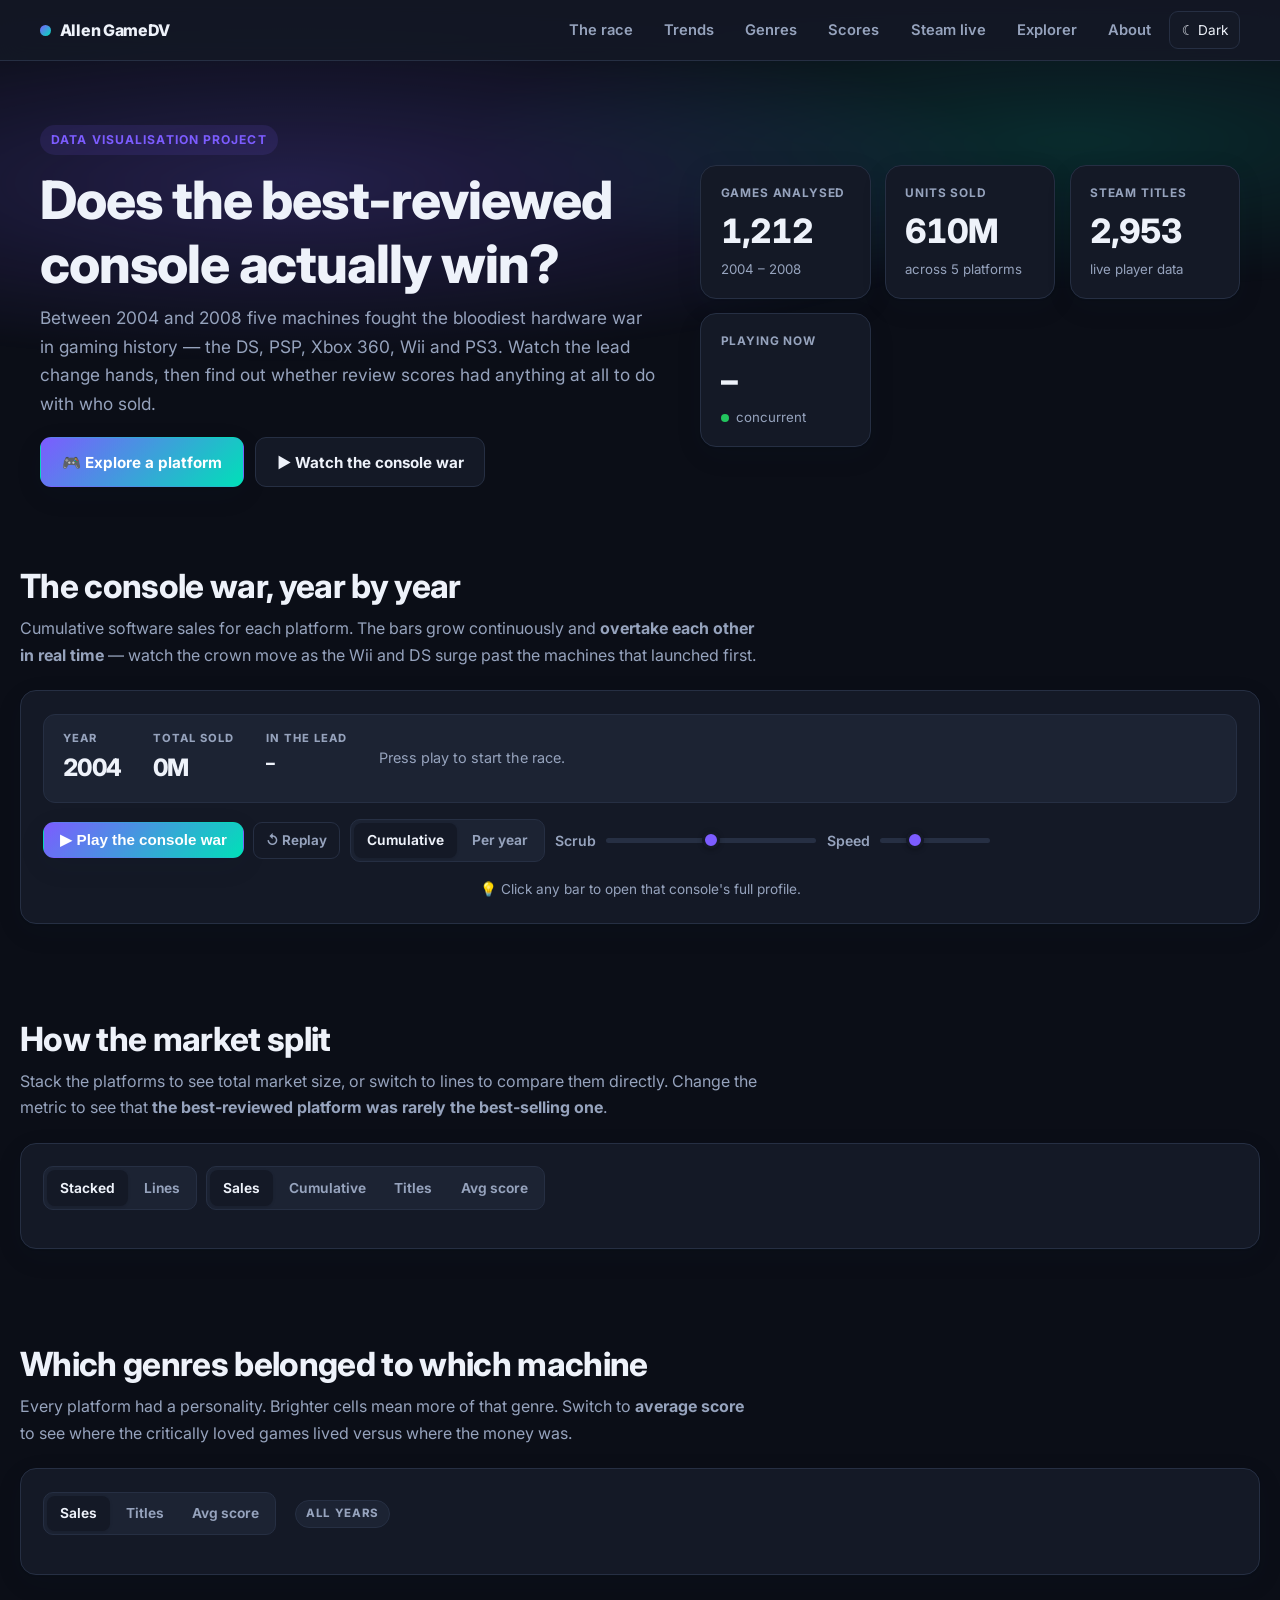
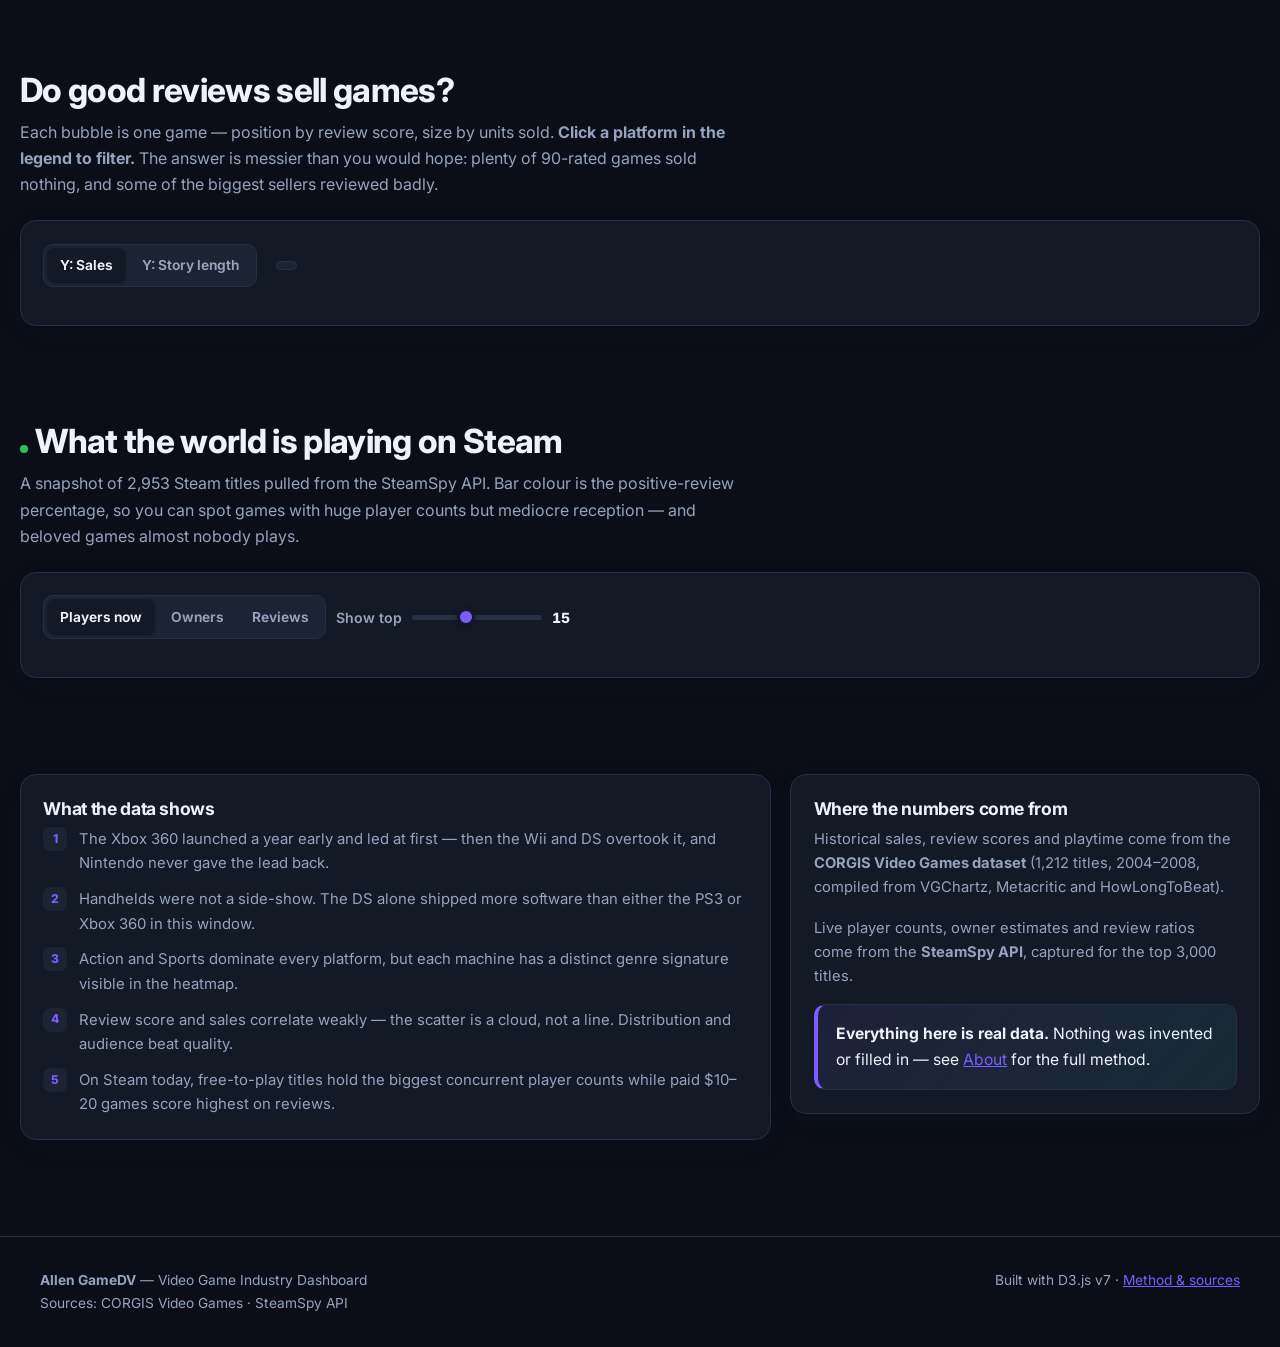
==== index.html @ e828437b "Merge branch 'ziqian'" ====
<!DOCTYPE html>
<html lang="en">
    <head>
        <meta charset="UTF-8" />
        <meta name="viewport" content="width=device-width, initial-scale=1.0" />
        <title>The Console War · Video Game Industry Dashboard</title>
        <meta
            name="description"
            content="Interactive D3 dashboard on the seventh-generation console war (2004-2008) plus live Steam player data."
        />
        <link
            href="https://fonts.googleapis.com/css2?family=Inter:wght@400;600;700;800&display=swap"
            rel="stylesheet"
        />
        <link rel="stylesheet" href="css/style.css" />
        <script src="https://d3js.org/d3.v7.min.js"></script>
    </head>

    <body>
        <div id="scroll-progress"></div>

        <nav class="nav">
            <div class="nav-inner">
                <a class="brand" href="index.html"><span class="dot"></span> Allen GameDV</a>
                <button id="nav-toggle" aria-label="Menu">☰</button>
                <div class="nav-links" id="nav-links">
                    <a href="#race">The race</a>
                    <a href="#trend">Trends</a>
                    <a href="#heat">Genres</a>
                    <a href="#scatter">Scores</a>
                    <a href="#steam">Steam live</a>
                    <a href="platform.html">Explorer</a>
                    <a href="about.html">About</a>
                    <button id="theme-toggle">☀︎ Light</button>
                </div>
            </div>
        </nav>

        <!-- ================= HERO =============== -->
        <header class="hero">
            <div>
                <span class="eyebrow">Data Visualisation Project</span>
                <h1>Does the best-reviewed console actually win?</h1>
                <p class="lede">
                    Between 2004 and 2008 five machines fought the bloodiest hardware war in gaming
                    history — the DS, PSP, Xbox 360, Wii and PS3. Watch the lead change hands,
                    then find out whether review scores had anything at all to do with who sold.
                </p>
                <div class="hero-cta">
                    <a class="btn btn-primary" href="platform.html">🎮 Explore a platform</a>
                    <a class="btn btn-ghost" href="#race">▶ Watch the console war</a>
                </div>
            </div>

            <div class="kpi-grid">
                <div class="kpi">
                    <div class="label">Games analysed</div>
                    <div class="value">1,212</div>
                    <div class="sub">2004 – 2008</div>
                </div>
                <div class="kpi">
                    <div class="label">Units sold</div>
                    <div class="value">610M</div>
                    <div class="sub">across 5 platforms</div>
                </div>
                <div class="kpi">
                    <div class="label">Steam titles</div>
                    <div class="value">2,953</div>
                    <div class="sub">live player data</div>
                </div>
                <div class="kpi">
                    <div class="label">Playing now</div>
                    <div class="value" id="kpi-live">–</div>
                    <div class="sub"><span class="live-dot"></span>concurrent</div>
                </div>
            </div>
        </header>

        <!-- ================= RACE ================= -->
        <section class="section wrap reveal" id="race">
            <div class="section-head">
                <h2>The console war, year by year</h2>
                <p>
                    Cumulative software sales for each platform. The bars grow continuously and
                    <strong>overtake each other in real time</strong> — watch the crown move as the
                    Wii and DS surge past the machines that launched first.
                </p>
            </div>

            <div class="card race-stage">
                <div id="race-flash"></div>

                <div class="scoreboard">
                    <div class="sb">
                        <span class="sb-label">Year</span>
                        <span class="sb-val year-out" id="race-year-out">2004</span>
                    </div>
                    <div class="sb">
                        <span class="sb-label">Total sold</span>
                        <span class="sb-val" id="race-total">0M</span>
                    </div>
                    <div class="sb">
                        <span class="sb-label">In the lead</span>
                        <span class="sb-val" id="race-leader" style="font-size: 1.1rem">–</span>
                    </div>
                    <div id="race-beat">Press play to start the race.</div>
                </div>

                <div class="toolbar">
                    <button class="btn btn-primary" id="race-play" style="padding: .5rem 1rem">
                        ▶ Play the console war
                    </button>
                    <button class="icon-btn" id="race-replay">↺ Replay</button>
                    <div class="seg">
                        <button data-race-mode="cum" class="active">Cumulative</button>
                        <button data-race-mode="annual">Per year</button>
                    </div>
                    <span class="ctl">
                        Scrub <input type="range" id="race-slider" />
                    </span>
                    <span class="ctl">
                        Speed
                        <input type="range" id="race-speed" min="0.25" max="3" step="0.25" value="1" style="width: 110px" />
                    </span>
                </div>

                <div class="chart" id="race-chart"></div>
                <p class="chart-hint">
                    💡 Click any bar to open that console's full profile.
                </p>
            </div>
        </section>

        <!-- ================= TREND ================= -->
        <section class="section wrap reveal" id="trend">
            <div class="section-head">
                <h2>How the market split</h2>
                <p>
                    Stack the platforms to see total market size, or switch to lines to compare them
                    directly. Change the metric to see that
                    <strong>the best-reviewed platform was rarely the best-selling one</strong>.
                </p>
            </div>
            <div class="card">
                <div class="toolbar">
                    <div class="seg">
                        <button data-trend-shape="stack" class="active">Stacked</button>
                        <button data-trend-shape="line">Lines</button>
                    </div>
                    <div class="seg">
                        <button data-trend-metric="sales_m" class="active">Sales</button>
                        <button data-trend-metric="cum">Cumulative</button>
                        <button data-trend-metric="titles">Titles</button>
                        <button data-trend-metric="avg_score">Avg score</button>
                    </div>
                    <span class="tl-mount" id="trend-tl"></span>
                </div>
                <div class="chart" id="trend-chart"></div>
                <div class="legend" id="trend-legend"></div>
            </div>
        </section>

        <!-- ================= HEATMAP ================= -->
        <section class="section wrap reveal" id="heat">
            <div class="section-head">
                <h2>Which genres belonged to which machine</h2>
                <p>
                    Every platform had a personality. Brighter cells mean more of that genre.
                    Switch to <strong>average score</strong> to see where the critically loved games
                    lived versus where the money was.
                </p>
            </div>
            <div class="card">
                <div class="toolbar">
                    <div class="seg">
                        <button data-heat-metric="sales_m" class="active">Sales</button>
                        <button data-heat-metric="titles">Titles</button>
                        <button data-heat-metric="avg_score">Avg score</button>
                    </div>
                    <span class="tl-mount" id="heat-tl"></span>
                    <span class="tag" id="heat-year">all years</span>
                </div>
                <div class="chart" id="heat-chart"></div>
            </div>
        </section>

        <!-- ================= SCATTER ================= -->
        <section class="section wrap reveal" id="scatter">
            <div class="section-head">
                <h2>Do good reviews sell games?</h2>
                <p>
                    Each bubble is one game — position by review score, size by units sold.
                    <strong>Click a platform in the legend to filter.</strong> The answer is messier
                    than you would hope: plenty of 90-rated games sold nothing, and some of the
                    biggest sellers reviewed badly.
                </p>
            </div>
            <div class="card">
                <div class="toolbar">
                    <div class="seg">
                        <button data-scatter-y="sales_m" class="active">Y: Sales</button>
                        <button data-scatter-y="hours">Y: Story length</button>
                    </div>
                    <span class="tl-mount" id="scatter-tl"></span>
                    <span class="tag" id="scatter-count"></span>
                </div>
                <div class="chart" id="scatter-chart"></div>
                <div class="legend" id="scatter-legend"></div>
            </div>
        </section>

        <!-- ================= STEAM ================= -->
        <section class="section wrap reveal" id="steam">
            <div class="section-head">
                <h2><span class="live-dot"></span>What the world is playing on Steam</h2>
                <p>
                    A snapshot of 2,953 Steam titles pulled from the SteamSpy API. Bar colour is the
                    positive-review percentage, so you can spot games with huge player counts but
                    mediocre reception — and beloved games almost nobody plays.
                </p>
            </div>
            <div class="card">
                <div class="toolbar">
                    <div class="seg">
                        <button data-steam-metric="ccu" class="active">Players now</button>
                        <button data-steam-metric="owners_est">Owners</button>
                        <button data-steam-metric="reviews">Reviews</button>
                    </div>
                    <span class="ctl">
                        Show top
                        <input type="range" id="steam-n" min="5" max="30" step="1" value="15" style="width: 130px" />
                        <span class="year-out" id="steam-n-out">15</span>
                    </span>
                </div>
                <div class="chart" id="steam-chart"></div>
            </div>
        </section>

        <!-- ================= INSIGHTS ================= -->
        <section class="section wrap reveal">
            <div class="grid-side">
                <div class="card">
                    <h3>What the data shows</h3>
                    <ul class="insights">
                        <li>
                            <span class="num">1</span>
                            <span
                                >The Xbox 360 launched a year early and led at first — then the Wii
                                and DS overtook it, and Nintendo never gave the lead back.</span
                            >
                        </li>
                        <li>
                            <span class="num">2</span>
                            <span
                                >Handhelds were not a side-show. The DS alone shipped more software
                                than either the PS3 or Xbox 360 in this window.</span
                            >
                        </li>
                        <li>
                            <span class="num">3</span>
                            <span
                                >Action and Sports dominate every platform, but each machine has a
                                distinct genre signature visible in the heatmap.</span
                            >
                        </li>
                        <li>
                            <span class="num">4</span>
                            <span
                                >Review score and sales correlate weakly — the scatter is a cloud,
                                not a line. Distribution and audience beat quality.</span
                            >
                        </li>
                        <li>
                            <span class="num">5</span>
                            <span
                                >On Steam today, free-to-play titles hold the biggest concurrent
                                player counts while paid $10–20 games score highest on reviews.</span
                            >
                        </li>
                    </ul>
                </div>
                <div class="card">
                    <h3>Where the numbers come from</h3>
                    <p style="font-size: .92rem">
                        Historical sales, review scores and playtime come from the
                        <strong>CORGIS Video Games dataset</strong> (1,212 titles, 2004–2008,
                        compiled from VGChartz, Metacritic and HowLongToBeat).
                    </p>
                    <p style="font-size: .92rem">
                        Live player counts, owner estimates and review ratios come from the
                        <strong>SteamSpy API</strong>, captured for the top 3,000 titles.
                    </p>
                    <div class="story">
                        <strong>Everything here is real data.</strong> Nothing was invented or
                        filled in — see <a href="about.html">About</a> for the full method.
                    </div>
                </div>
            </div>
        </section>

        <footer>
            <div class="wrap">
                <div>
                    <strong>Allen GameDV</strong> — Video Game Industry Dashboard<br />
                    Sources: CORGIS Video Games · SteamSpy API
                </div>
                <div>Built with D3.js v7 · <a href="about.html">Method &amp; sources</a></div>
            </div>
        </footer>

        <script src="js/data.js"></script>
        <script src="js/ui.js"></script>
        <script src="js/timeline.js"></script>
        <script src="charts/race.js"></script>
        <script src="charts/charts.js"></script>
        <script>
            DATA.load().then((d) => {
                const live = d3.sum(d.steam, (g) => g.ccu);
                animateNumber("#kpi-live", live, fmtCompact);

                /* shared year clock for trend / heatmap / scatter */
                Timeline.setRange(d.years[0], d.years[d.years.length - 1]);
                Timeline.mount("#trend-tl");
                Timeline.mount("#heat-tl");
                Timeline.mount("#scatter-tl");
                Timeline.syncUI();
            });
        </script>
    </body>
</html>
---- css/style.css ----
/* ===========================================================
   Allen DV — Road Safety Enforcement Dashboard
   Design tokens, layout, components, dark mode, responsive.
   =========================================================== */

:root {
    --bg: #0b0e17;
    --surface: #141926;
    --surface-2: #1c2333;
    --ink: #eef2fa;
    --ink-2: #96a3bd;
    --line: #262f43;
    --brand: #7c5cff;
    --brand-2: #00e0b8;
    --accent: #d62728;
    --shadow: 0 1px 2px rgba(16, 32, 56, 0.06), 0 8px 28px rgba(16, 32, 56, 0.08);
    --radius: 16px;
    --maxw: 1240px;
    --font: "Inter", "Segoe UI", system-ui, -apple-system, Arial, sans-serif;
}

body.light {
    --bg: #f4f6fb;
    --surface: #ffffff;
    --surface-2: #eef1f8;
    --ink: #131826;
    --ink-2: #56617a;
    --line: #dfe4ef;
    --brand: #6a3fff;
    --brand-2: #00b394;
    --shadow: 0 1px 2px rgba(16,32,56,.06), 0 8px 28px rgba(16,32,56,.08);
}

* {
    box-sizing: border-box;
}

html {
    scroll-behavior: smooth;
}

body {
    margin: 0;
    font-family: var(--font);
    background: var(--bg);
    color: var(--ink);
    line-height: 1.65;
    -webkit-font-smoothing: antialiased;
    transition: background 0.3s, color 0.3s;
}

h1,
h2,
h3 {
    line-height: 1.2;
    margin: 0 0 0.5rem;
    letter-spacing: -0.02em;
}
h1 {
    font-size: clamp(2rem, 4.4vw, 3.3rem);
    font-weight: 800;
}
h2 {
    font-size: clamp(1.4rem, 2.6vw, 2.1rem);
    font-weight: 750;
}
h3 {
    font-size: 1.1rem;
    font-weight: 700;
}
p {
    color: var(--ink-2);
    margin: 0 0 1rem;
}
a {
    color: var(--brand);
}

/* ---------- scroll progress ---------- */
#scroll-progress {
    position: fixed;
    top: 0;
    left: 0;
    height: 3px;
    width: 0;
    background: linear-gradient(90deg, var(--brand), var(--brand-2));
    z-index: 999;
}

/* ---------- nav ---------- */
.nav {
    position: sticky;
    top: 0;
    z-index: 900;
    background: color-mix(in srgb, var(--surface) 88%, transparent);
    backdrop-filter: blur(12px);
    border-bottom: 1px solid var(--line);
}
.nav-inner {
    max-width: var(--maxw);
    margin: auto;
    padding: 0.7rem 1.25rem;
    display: flex;
    align-items: center;
    gap: 1rem;
}
.brand {
    font-weight: 800;
    letter-spacing: -0.02em;
    display: flex;
    align-items: center;
    gap: 0.55rem;
    text-decoration: none;
    color: var(--ink);
}
.brand .dot {
    width: 11px;
    height: 11px;
    border-radius: 50%;
    background: linear-gradient(135deg, var(--brand), var(--brand-2));
}
.nav-links {
    margin-left: auto;
    display: flex;
    gap: 0.35rem;
    align-items: center;
}
.nav-links a {
    padding: 0.42rem 0.8rem;
    border-radius: 9px;
    text-decoration: none;
    color: var(--ink-2);
    font-size: 0.92rem;
    font-weight: 600;
}
.nav-links a:hover,
.nav-links a.active {
    background: var(--surface-2);
    color: var(--ink);
}
#theme-toggle,
#nav-toggle {
    border: 1px solid var(--line);
    background: var(--surface);
    color: var(--ink);
    border-radius: 9px;
    padding: 0.4rem 0.7rem;
    cursor: pointer;
    font: inherit;
    font-size: 0.85rem;
}
#nav-toggle {
    display: none;
}

/* ---------- hero ---------- */
.hero {
    max-width: var(--maxw);
    margin: auto;
    padding: 4rem 1.25rem 2rem;
    display: grid;
    grid-template-columns: 1.15fr 1fr;
    gap: 2.5rem;
    align-items: center;
}
.eyebrow {
    display: inline-block;
    font-size: 0.76rem;
    font-weight: 700;
    letter-spacing: 0.09em;
    text-transform: uppercase;
    color: var(--brand);
    background: color-mix(in srgb, var(--brand) 12%, transparent);
    padding: 0.3rem 0.7rem;
    border-radius: 100px;
    margin-bottom: 0.9rem;
}
.lede {
    font-size: 1.08rem;
    max-width: 56ch;
}
.hero-cta {
    display: flex;
    gap: 0.7rem;
    flex-wrap: wrap;
    margin-top: 1.2rem;
}
.btn {
    display: inline-block;
    padding: 0.72rem 1.3rem;
    border-radius: 11px;
    font-weight: 700;
    text-decoration: none;
    border: 1px solid transparent;
    cursor: pointer;
    font-size: 0.95rem;
    transition: transform 0.15s, box-shadow 0.15s;
}
.btn:hover {
    transform: translateY(-2px);
}
.btn-primary {
    background: linear-gradient(135deg, var(--brand), var(--brand-2));
    color: #fff;
    box-shadow: var(--shadow);
}
.btn-ghost {
    background: var(--surface);
    color: var(--ink);
    border-color: var(--line);
}

/* ---------- KPI cards ---------- */
.kpi-grid {
    display: grid;
    grid-template-columns: repeat(auto-fit, minmax(160px, 1fr));
    gap: 0.9rem;
}
.kpi {
    background: var(--surface);
    border: 1px solid var(--line);
    border-radius: var(--radius);
    padding: 1.1rem 1.2rem;
    box-shadow: var(--shadow);
}
.kpi .label {
    font-size: 0.74rem;
    text-transform: uppercase;
    letter-spacing: 0.07em;
    color: var(--ink-2);
    font-weight: 700;
}
.kpi .value {
    font-size: clamp(1.5rem, 3vw, 2.1rem);
    font-weight: 800;
    font-variant-numeric: tabular-nums;
    letter-spacing: -0.03em;
}
.kpi .sub {
    font-size: 0.83rem;
    color: var(--ink-2);
}
.kpi-delta {
    font-size: 0.85rem;
    font-weight: 700;
}
.kpi-delta.up,
b.up {
    color: #d62728;
}
.kpi-delta.down,
b.down {
    color: #17a673;
}

/* ---------- sections & cards ---------- */
.wrap {
    max-width: var(--maxw);
    margin: auto;
    padding: 0 1.25rem;
}
.section {
    padding: 3rem 0;
}
.section-head {
    max-width: 74ch;
    margin-bottom: 1.4rem;
}
.card {
    background: var(--surface);
    border: 1px solid var(--line);
    border-radius: var(--radius);
    box-shadow: var(--shadow);
    padding: 1.4rem;
}
.grid-2 {
    display: grid;
    grid-template-columns: 1fr 1fr;
    gap: 1.2rem;
}
.grid-side {
    display: grid;
    grid-template-columns: 1.6fr 1fr;
    gap: 1.2rem;
    align-items: start;
}

/* ---------- toolbar / controls ---------- */
.toolbar {
    display: flex;
    flex-wrap: wrap;
    gap: 0.6rem;
    align-items: center;
    margin-bottom: 1rem;
}
.seg {
    display: inline-flex;
    background: var(--surface-2);
    border: 1px solid var(--line);
    border-radius: 10px;
    padding: 3px;
    gap: 3px;
}
.seg button {
    border: 0;
    background: transparent;
    color: var(--ink-2);
    padding: 0.4rem 0.8rem;
    border-radius: 8px;
    cursor: pointer;
    font: inherit;
    font-size: 0.86rem;
    font-weight: 650;
}
.seg button.active {
    background: var(--surface);
    color: var(--ink);
    box-shadow: 0 1px 3px rgba(0, 0, 0, 0.12);
}
.ctl {
    display: flex;
    align-items: center;
    gap: 0.5rem;
    font-size: 0.88rem;
    color: var(--ink-2);
    font-weight: 600;
}
input[type="range"] {
    -webkit-appearance: none;
    appearance: none;
    height: 5px;
    border-radius: 99px;
    background: var(--line);
    outline: none;
    width: 210px;
}
input[type="range"]::-webkit-slider-thumb {
    -webkit-appearance: none;
    width: 18px;
    height: 18px;
    border-radius: 50%;
    background: var(--brand);
    cursor: pointer;
    border: 3px solid var(--surface);
    box-shadow: 0 1px 5px rgba(0, 0, 0, 0.3);
}
input[type="range"]::-moz-range-thumb {
    width: 16px;
    height: 16px;
    border-radius: 50%;
    background: var(--brand);
    cursor: pointer;
    border: 3px solid var(--surface);
}
.year-out {
    font-variant-numeric: tabular-nums;
    font-weight: 800;
    color: var(--ink);
    min-width: 3.4ch;
    display: inline-block;
}
select {
    font: inherit;
    padding: 0.5rem 0.75rem;
    border-radius: 10px;
    border: 1px solid var(--line);
    background: var(--surface);
    color: var(--ink);
    cursor: pointer;
}
.icon-btn {
    border: 1px solid var(--line);
    background: var(--surface);
    color: var(--ink-2);
    border-radius: 9px;
    padding: 0.42rem 0.75rem;
    cursor: pointer;
    font: inherit;
    font-size: 0.84rem;
    font-weight: 650;
}
.icon-btn:hover {
    color: var(--ink);
    border-color: var(--brand);
}
.pill {
    border: 1px solid var(--line);
    background: var(--surface);
    color: var(--ink-2);
    border-radius: 99px;
    padding: 0.34rem 0.85rem;
    cursor: pointer;
    font: inherit;
    font-size: 0.82rem;
    font-weight: 700;
}
.pill.active {
    background: var(--pc);
    border-color: var(--pc);
    color: #10151d;
}
#region-pills {
    display: flex;
    gap: 0.4rem;
    flex-wrap: wrap;
}

/* ---------- chart shells ---------- */
.chart {
    width: 100%;
}
.chart svg {
    width: 100%;
    height: auto;
    display: block;
    overflow: visible;
}

/* ---------- legend ---------- */
.legend {
    display: flex;
    flex-wrap: wrap;
    gap: 0.35rem 1rem;
    margin-top: 0.7rem;
}
.legend-item {
    display: inline-flex;
    align-items: center;
    gap: 0.42rem;
    font-size: 0.83rem;
    color: var(--ink-2);
    font-weight: 600;
    user-select: none;
}
.legend-item.clickable {
    cursor: pointer;
}
.legend-item.off {
    opacity: 0.32;
    text-decoration: line-through;
}
.swatch {
    width: 12px;
    height: 12px;
    border-radius: 3px;
    display: inline-block;
    flex: none;
}

/* ---------- tooltip ---------- */
.tooltip {
    position: absolute;
    pointer-events: none;
    z-index: 1000;
    background: rgba(16, 24, 38, 0.96);
    color: #fff;
    padding: 0.65rem 0.8rem;
    border-radius: 11px;
    font-size: 0.84rem;
    line-height: 1.5;
    box-shadow: 0 12px 34px rgba(0, 0, 0, 0.35);
    max-width: 280px;
    transition: opacity 0.12s;
}
.tooltip hr {
    border: 0;
    border-top: 1px solid rgba(255, 255, 255, 0.18);
    margin: 0.4rem 0;
}
.tooltip .tip-sub {
    display: block;
    font-size: 0.75rem;
    opacity: 0.7;
}
.tooltip .tip-row {
    display: flex;
    justify-content: space-between;
    gap: 1.2rem;
}
.tooltip .tip-row b {
    font-variant-numeric: tabular-nums;
}
.tooltip .tip-cta {
    margin-top: 0.4rem;
    font-size: 0.75rem;
    color: #7fd4ff;
}
.tooltip .swatch {
    margin-right: 0.35rem;
    vertical-align: -1px;
}

/* ---------- svg element styling ---------- */
.x-axis text,
.y-axis text {
    font-size: 12px;
    fill: var(--ink-2);
}
.x-axis path,
.y-axis path,
.x-axis line,
.y-axis line {
    stroke: var(--line);
}
.grid line {
    stroke: var(--line);
    stroke-opacity: 0.65;
    stroke-dasharray: 3 4;
}
.grid path {
    stroke: none;
}
.axis-label {
    font-size: 13px;
    font-weight: 700;
    fill: var(--ink-2);
}
.legend-title {
    font-size: 12px;
    font-weight: 700;
    fill: var(--ink-2);
}
.state-path {
    fill: #dfe4ea;
    stroke: var(--surface);
    stroke-width: 1.1;
    cursor: pointer;
    transition: opacity 0.2s;
}
.state-path.dim {
    opacity: 0.42;
}
.bubble {
    stroke-width: 2;
    cursor: pointer;
    transition: fill-opacity 0.2s;
}
.bubble.active {
    fill-opacity: 0.8 !important;
}
.bubble-label {
    font-size: 13px;
    font-weight: 800;
    fill: #10151d;
    pointer-events: none;
    paint-order: stroke;
    stroke: rgba(255, 255, 255, 0.75);
    stroke-width: 3px;
}
.series.faded {
    opacity: 0.15;
}
.series {
    transition: opacity 0.2s;
    cursor: crosshair;
}
.end-label {
    font-size: 12px;
    font-weight: 800;
}
.crosshair {
    stroke: var(--ink-2);
    stroke-width: 1;
    stroke-dasharray: 3 3;
    pointer-events: none;
}
.ghost-year {
    font-size: 104px;
    font-weight: 800;
    fill: var(--ink);
    opacity: 0.07;
    pointer-events: none;
}
.race-val {
    font-size: 13px;
    font-weight: 700;
    fill: var(--ink-2);
    font-variant-numeric: tabular-nums;
}
.race-tick {
    font-size: 12.5px;
    font-weight: 600;
}
.y-axis.right text {
    fill: var(--accent);
}
.dual-bar {
    opacity: 0.55;
    transition: opacity 0.2s;
}
.dual-bar:hover {
    opacity: 0.9;
}
.dual-bar.sel {
    opacity: 1;
    stroke: var(--ink);
    stroke-width: 1.5;
}
.donut-center {
    font-size: 30px;
    font-weight: 800;
    fill: var(--ink);
}
.donut-sub {
    font-size: 12px;
    fill: var(--ink-2);
}
.no-data,
.warn-text {
    font-size: 14px;
    fill: var(--ink-2);
}

/* dark-mode svg adjustments */
body.light .state-path {
    fill: #2a3648;
    stroke: #0e1420;
}
body.light .bubble-label {
    fill: #f2f6fc;
    stroke: rgba(10, 16, 26, 0.8);
}
body.light .tooltip {
    background: rgba(6, 12, 22, 0.97);
    border: 1px solid #2a3648;
}
body.light .pill.active {
    color: #0e1420;
}

/* ---------- story callout ---------- */
.story {
    background: linear-gradient(135deg, color-mix(in srgb, var(--brand) 9%, transparent), color-mix(in srgb, var(--brand-2) 9%, transparent));
    border: 1px solid var(--line);
    border-left: 4px solid var(--brand);
    border-radius: 12px;
    padding: 1rem 1.15rem;
    font-size: 0.98rem;
    color: var(--ink);
}

/* ---------- insight list ---------- */
.insights {
    list-style: none;
    padding: 0;
    margin: 0;
    display: grid;
    gap: 0.7rem;
}
.insights li {
    display: flex;
    gap: 0.7rem;
    align-items: flex-start;
    font-size: 0.93rem;
    color: var(--ink-2);
}
.insights .num {
    flex: none;
    width: 24px;
    height: 24px;
    border-radius: 7px;
    background: var(--surface-2);
    color: var(--brand);
    font-weight: 800;
    font-size: 0.76rem;
    display: grid;
    place-items: center;
}

/* ---------- source wheel ---------- */
.wheel-wrap {
    overflow: hidden;
    padding: 1rem 0;
    mask-image: linear-gradient(90deg, transparent, #000 8%, #000 92%, transparent);
}
.wheel {
    display: flex;
    gap: 3rem;
    align-items: center;
    width: max-content;
}
.wheel img {
    height: 46px;
    filter: grayscale(1);
    opacity: 0.55;
}

/* ---------- reveal ---------- */
.reveal {
    opacity: 0;
    transform: translateY(22px);
    transition: opacity 0.6s ease, transform 0.6s ease;
}
.reveal.visible {
    opacity: 1;
    transform: none;
}

/* ---------- footer ---------- */
footer {
    border-top: 1px solid var(--line);
    margin-top: 3rem;
    padding: 2rem 1.25rem;
    color: var(--ink-2);
    font-size: 0.86rem;
}
footer .wrap {
    display: flex;
    justify-content: space-between;
    gap: 1rem;
    flex-wrap: wrap;
}

/* ---------- responsive ---------- */
@media (max-width: 980px) {
    .hero {
        grid-template-columns: 1fr;
        padding-top: 2.5rem;
    }
    .grid-2,
    .grid-side {
        grid-template-columns: 1fr;
    }
}
@media (max-width: 680px) {
    #nav-toggle {
        display: block;
        margin-left: auto;
    }
    .nav-links {
        display: none;
        position: absolute;
        top: 100%;
        left: 0;
        right: 0;
        background: var(--surface);
        border-bottom: 1px solid var(--line);
        flex-direction: column;
        padding: 0.6rem;
        margin: 0;
    }
    .nav-links.open {
        display: flex;
    }
    input[type="range"] {
        width: 100%;
    }
    .toolbar {
        gap: 0.5rem;
    }
    .ghost-year {
        font-size: 62px;
    }
}

@media (prefers-reduced-motion: reduce) {
    * {
        animation: none !important;
        transition: none !important;
    }
}


/* ================= game dashboard additions ================= */
.hero{position:relative}
.hero::before{content:"";position:absolute;inset:-10% -20% auto -20%;height:420px;
  background:radial-gradient(60% 60% at 30% 40%,rgba(124,92,255,.22),transparent 70%),
             radial-gradient(50% 50% at 75% 30%,rgba(0,224,184,.14),transparent 70%);
  pointer-events:none;z-index:-1;filter:blur(6px)}
.race-name{font-size:14px;font-weight:750;fill:var(--ink)}
.race-medal{font-size:19px}
.race-bar{filter:drop-shadow(0 3px 10px rgba(0,0,0,.35))}
.ghost-year{font-size:120px;opacity:.09;fill:var(--ink)}
#race-flash{position:absolute;top:14px;left:50%;transform:translate(-50%,-14px);
  background:var(--surface);border:2px solid var(--brand);border-radius:99px;
  padding:.5rem 1.2rem;font-weight:750;font-size:.95rem;opacity:0;
  transition:opacity .3s,transform .3s;pointer-events:none;z-index:5;
  box-shadow:0 10px 34px rgba(0,0,0,.45)}
#race-flash.show{opacity:1;transform:translate(-50%,0)}
.race-stage{position:relative}
.scoreboard{display:flex;gap:2rem;flex-wrap:wrap;align-items:baseline;
  padding:.9rem 1.15rem;background:var(--surface-2);border:1px solid var(--line);
  border-radius:12px;margin-bottom:1rem}
.scoreboard .sb{display:flex;flex-direction:column}
.scoreboard .sb-label{font-size:.7rem;text-transform:uppercase;letter-spacing:.09em;
  color:var(--ink-2);font-weight:750}
.scoreboard .sb-val{font-size:1.5rem;font-weight:800;font-variant-numeric:tabular-nums;
  letter-spacing:-.02em}
#race-beat{flex:1;min-width:260px;font-size:.9rem;color:var(--ink-2);align-self:center}
.cell{cursor:pointer;transition:stroke .15s}
.cell:hover{stroke:var(--ink);stroke-width:2}
.pt{cursor:pointer;transition:fill-opacity .15s}
.pt:hover{fill-opacity:.95}
.sbar{filter:drop-shadow(0 2px 8px rgba(0,0,0,.3))}
.lineser{filter:drop-shadow(0 2px 8px rgba(0,0,0,.35))}
.live-dot{display:inline-block;width:8px;height:8px;border-radius:50%;background:#22c55e;
  margin-right:.45rem;animation:pulse 2s infinite}
@keyframes pulse{0%{box-shadow:0 0 0 0 rgba(34,197,94,.6)}
  70%{box-shadow:0 0 0 10px rgba(34,197,94,0)}100%{box-shadow:0 0 0 0 rgba(34,197,94,0)}}
.tag{display:inline-block;font-size:.72rem;font-weight:750;letter-spacing:.06em;
  text-transform:uppercase;padding:.22rem .6rem;border-radius:99px;
  background:var(--surface-2);border:1px solid var(--line);color:var(--ink-2)}


/* ---- shared timeline controls ---- */
.tl-strip{display:inline-flex;align-items:center;gap:.5rem;padding:.2rem .55rem;
  background:var(--surface-2);border:1px solid var(--line);border-radius:99px}
.tl-strip input[type=range]{width:120px}
.tl-strip .icon-btn{padding:.28rem .6rem;font-size:.8rem;white-space:nowrap}
.tl-strip .icon-btn.active{background:var(--brand);color:#fff;border-color:var(--brand)}
.tl-strip .year-out{font-size:.9rem;font-weight:800;min-width:2.6em;text-align:center;
  font-variant-numeric:tabular-nums}
.sweep-line{stroke:var(--brand);stroke-width:2;stroke-dasharray:4 4}
.sweep-dot{fill:var(--brand)}
@media (max-width:640px){.tl-strip input[type=range]{width:80px}}


/* ---- platform explorer ---- */
.pill-row{display:flex;flex-wrap:wrap;gap:.5rem}
.pill{--pc:var(--brand);padding:.45rem 1rem;border-radius:99px;cursor:pointer;
  background:var(--surface-2);border:1.5px solid var(--line);color:var(--ink-2);
  font-weight:700;font-size:.88rem;transition:all .18s}
.pill:hover{border-color:var(--pc);color:var(--ink);transform:translateY(-1px)}
.pill.active{background:var(--pc);border-color:var(--pc);color:#fff;
  box-shadow:0 6px 18px -6px var(--pc)}

.select{background:var(--surface-2);border:1px solid var(--line);color:var(--ink);
  padding:.4rem .7rem;border-radius:8px;font:inherit;font-size:.88rem;font-weight:600;
  cursor:pointer}

.table-wrap{overflow-x:auto;margin-top:.6rem}
.data-table{width:100%;border-collapse:collapse;font-size:.9rem}
.data-table th{text-align:left;padding:.6rem .7rem;border-bottom:2px solid var(--line);
  color:var(--ink-2);font-size:.74rem;text-transform:uppercase;letter-spacing:.06em;
  white-space:nowrap}
.data-table th[data-key]{cursor:pointer;user-select:none}
.data-table th[data-key]:hover{color:var(--ink)}
.data-table th.sorted{color:var(--brand)}
.data-table th.sorted[data-dir=desc]::after{content:" ↓"}
.data-table th.sorted[data-dir=asc]::after{content:" ↑"}
.data-table td{padding:.55rem .7rem;border-bottom:1px solid var(--line)}
.data-table tbody tr:hover{background:var(--surface-2)}
.data-table .num{text-align:right;font-variant-numeric:tabular-nums}
.data-table .t-title{font-weight:700;max-width:260px}

.race-bar{cursor:pointer}
.race-bar:hover{filter:drop-shadow(0 0 14px rgba(255,255,255,.35))}
.race-lab{cursor:pointer}
#pf-vs-verdict{font-weight:600;text-transform:none;letter-spacing:0;font-size:.85rem}
@media (max-width:720px){.data-table .t-title{max-width:150px}}

.chart-hint{font-size:.85rem;color:var(--ink-2);margin:.5rem 0 0;text-align:center}
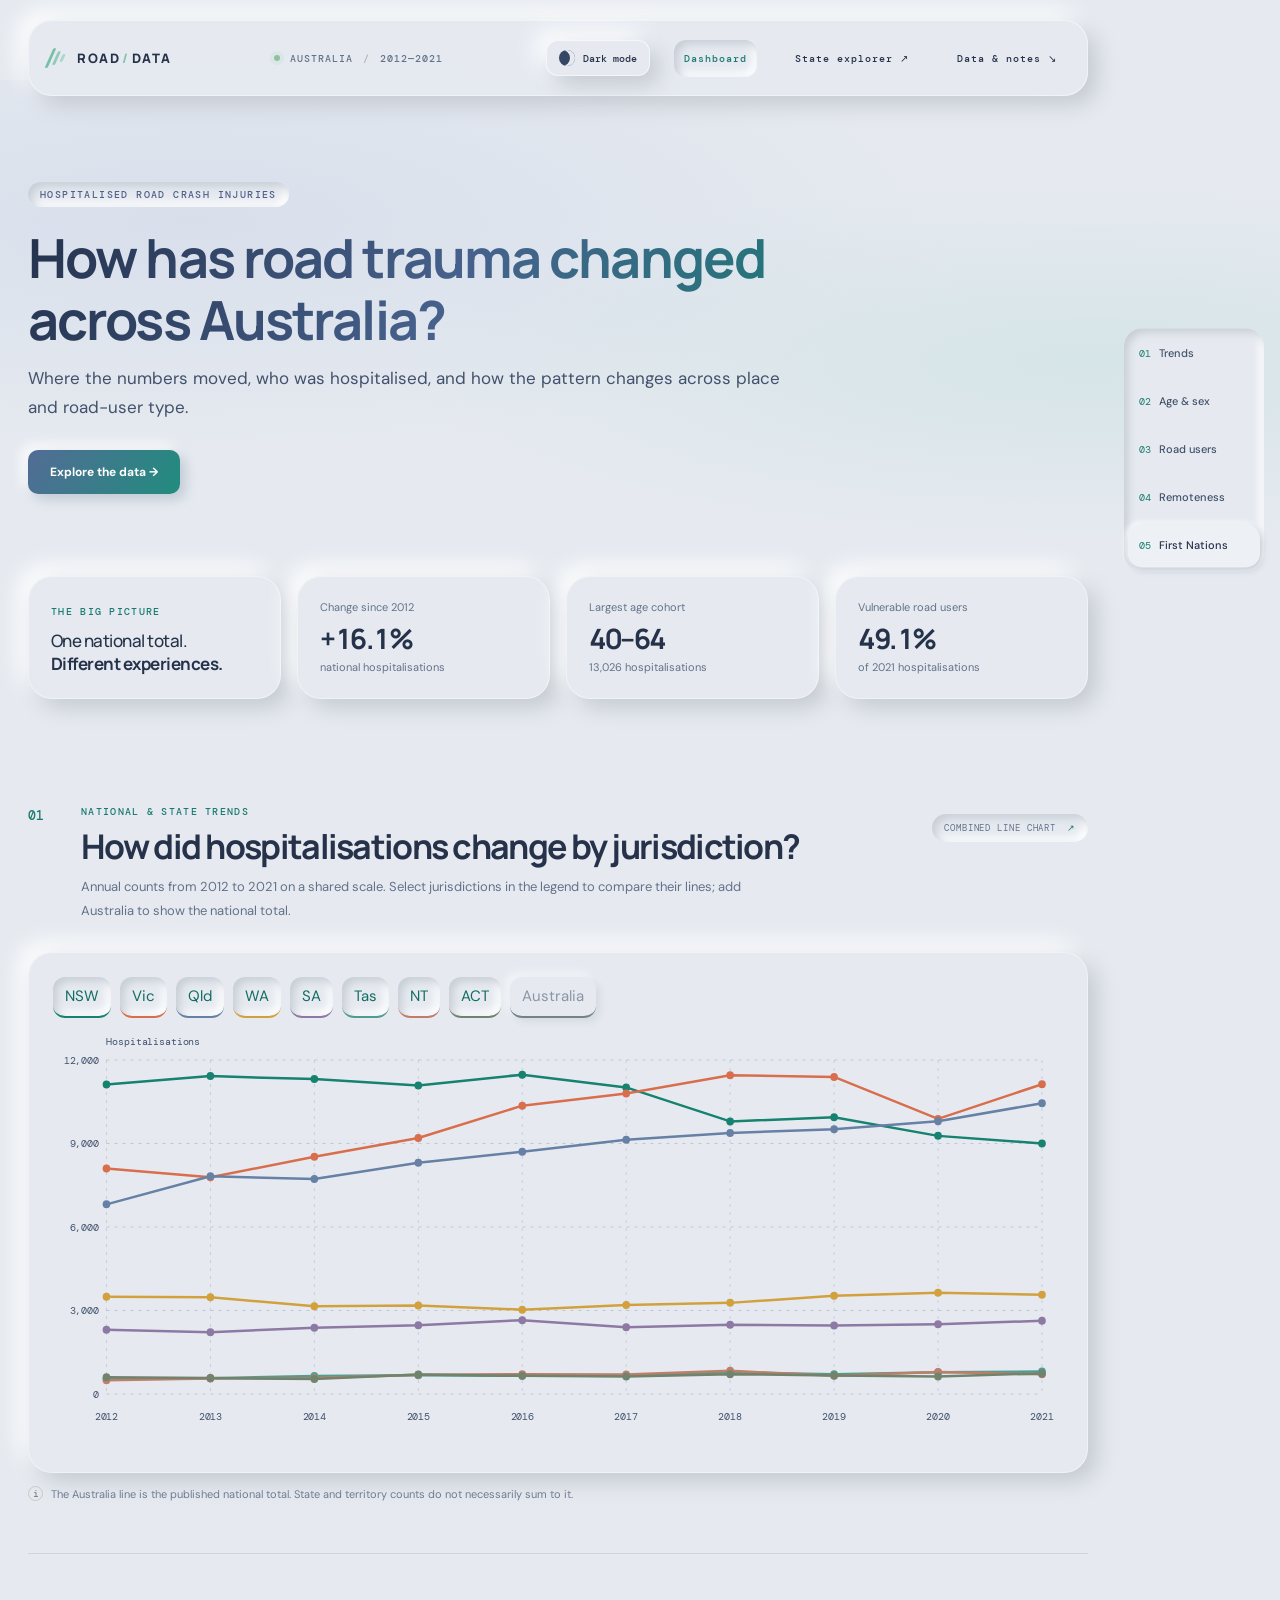
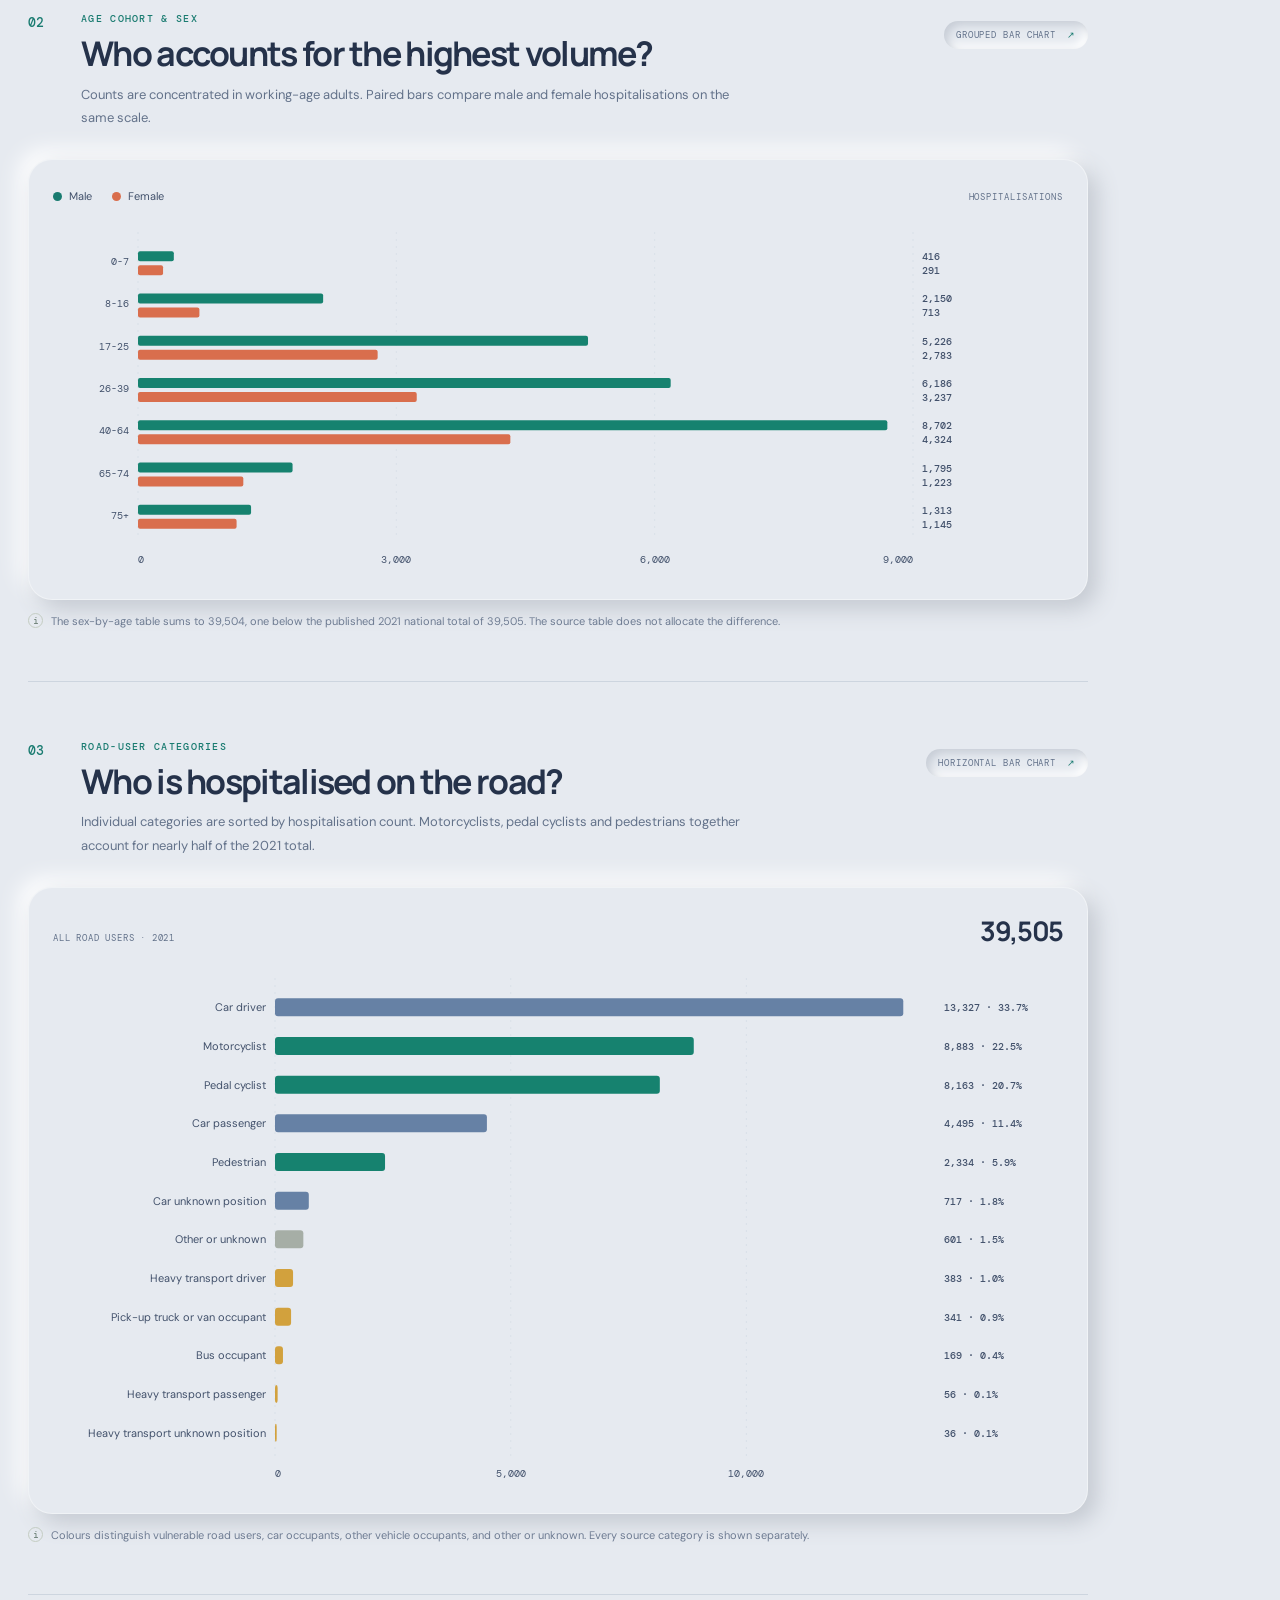
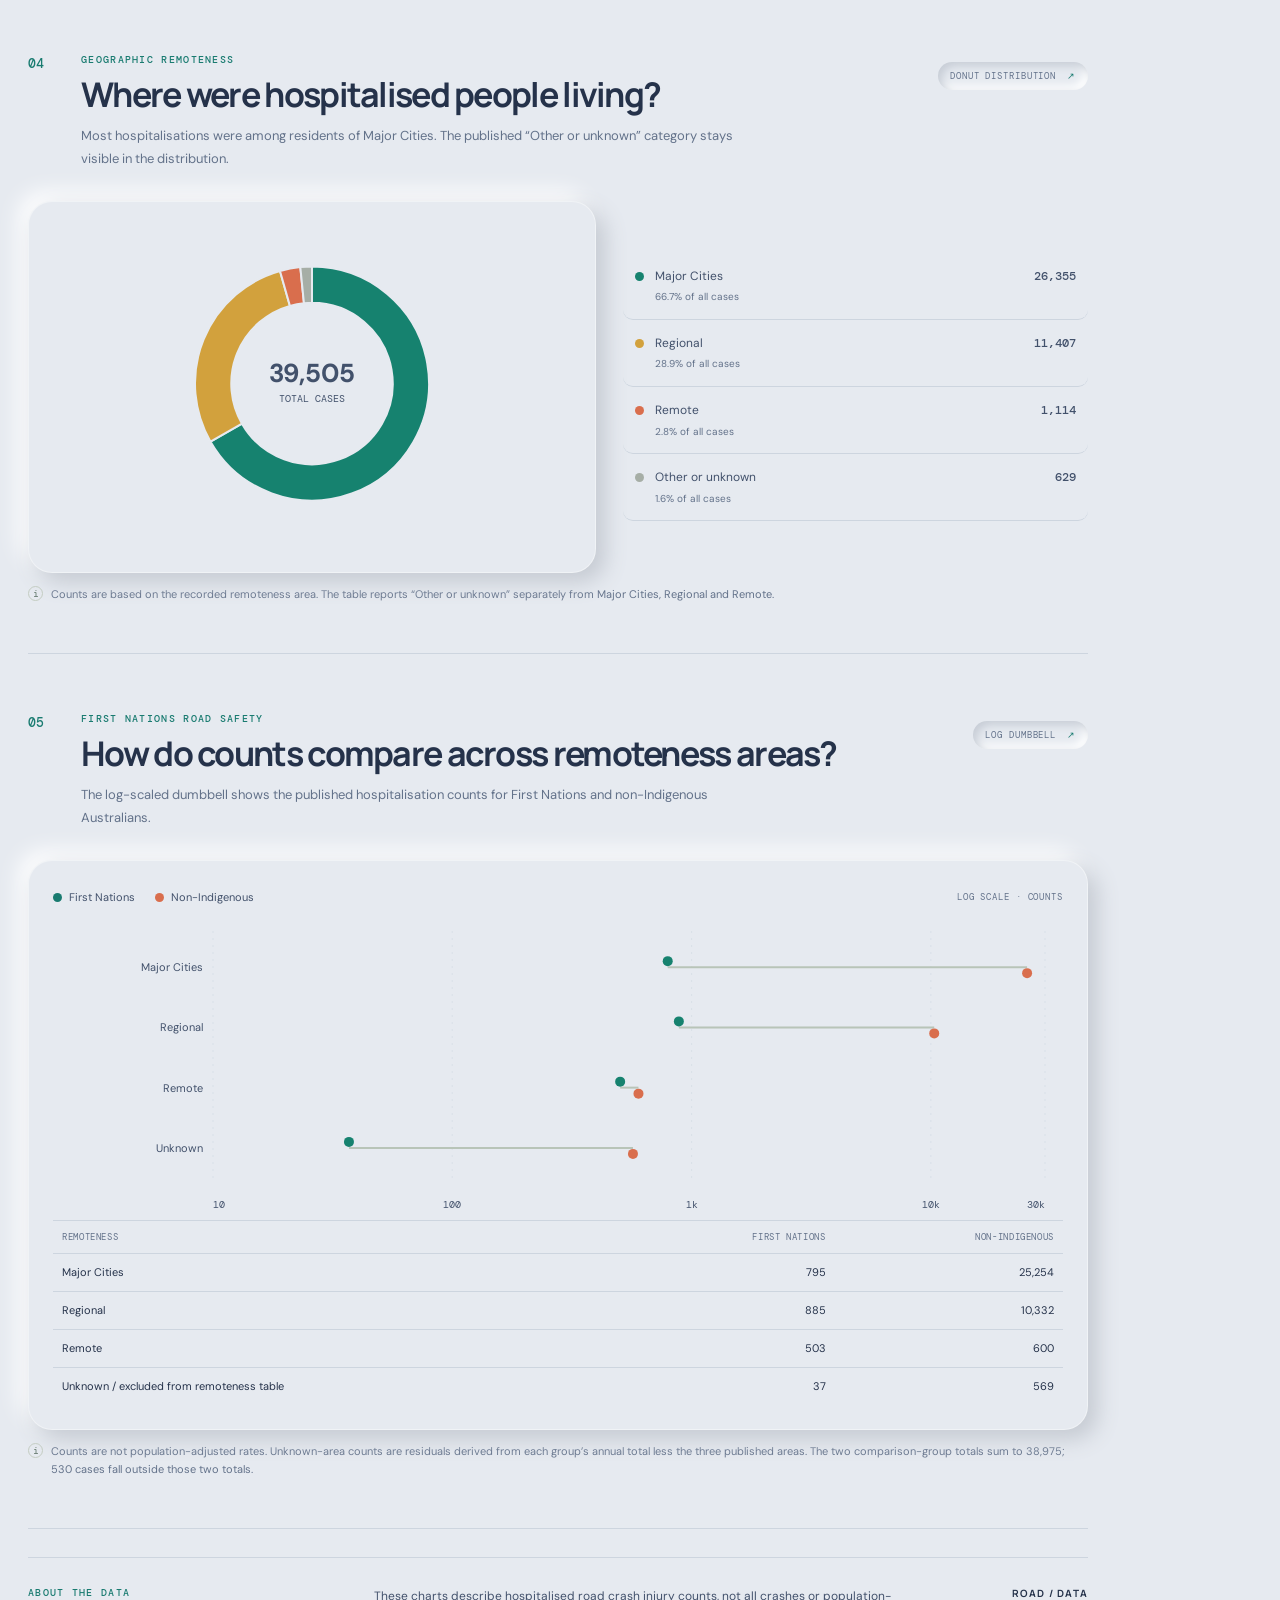
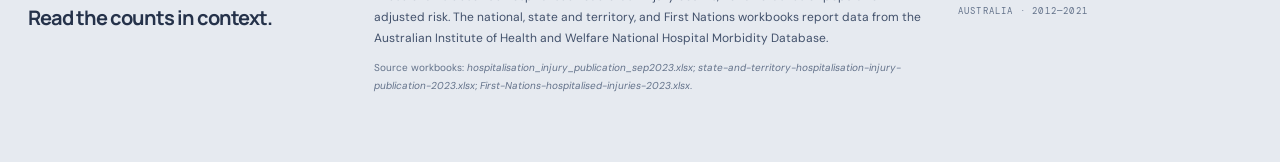
==== commit 2916a749: "website design, charts update, platform" ====
--- a/index.html
+++ b/index.html
@@ -1,330 +1,120 @@
-<!DOCTYPE html>
+<!doctype html>
 <html lang="en">
-    <head>
-        <meta charset="UTF-8" />
-        <meta name="viewport" content="width=device-width, initial-scale=1.0" />
-        <title>The Console War · Video Game Industry Dashboard</title>
-        <meta
-            name="description"
-            content="Interactive D3 dashboard on the seventh-generation console war (2004-2008) plus live Steam player data."
-        />
-        <link
-            href="https://fonts.googleapis.com/css2?family=Inter:wght@400;600;700;800&display=swap"
-            rel="stylesheet"
-        />
-        <link rel="stylesheet" href="css/style.css" />
-        <script src="https://d3js.org/d3.v7.min.js"></script>
-    </head>
+<head>
+  <meta charset="utf-8">
+  <meta name="viewport" content="width=device-width, initial-scale=1">
+  <meta name="description" content="An interactive visual exploration of Australian hospitalised road crash injuries, 2012–2021.">
+  <script>try{document.documentElement.dataset.theme=localStorage.getItem('road-data-theme')==='dark'?'dark':'light'}catch{document.documentElement.dataset.theme='light'}</script>
+  <title>Road injury in Australia | 2012–2021</title>
+  <link rel="preconnect" href="https://fonts.googleapis.com">
+  <link rel="preconnect" href="https://fonts.gstatic.com" crossorigin>
+  <link href="https://fonts.googleapis.com/css2?family=DM+Mono:wght@400;500&family=DM+Sans:wght@400;500;600;700&family=Manrope:wght@400;500;600;700;800&display=swap" rel="stylesheet">
+  <link rel="stylesheet" href="road-data/styles.css">
+  <script src="road-data/vendor/d3.min.js" defer></script>
+  <script src="road-data/data.js" defer></script>
+  <script src="road-data/app.js" defer></script>
+<link rel="stylesheet" href="road-data/polish.css"><script src="road-data/polish.js" defer></script><link rel="stylesheet" href="road-data/neumorphic.css"><script src="road-data/neumorphic.js" defer></script><script src="road-data/vendor/motion.js" defer></script><script src="road-data/motion-effects.js" defer></script><script src="road-data/chart-interactions.js" defer></script><link rel="stylesheet" href="road-data/chart-loading.css"><script src="road-data/chart-loading.js" defer></script><script src="road-data/chart-motion.js" defer></script><link rel="stylesheet" href="road-data/navigation-motion.css"><script src="road-data/navigation-motion.js" defer></script><link rel="stylesheet" href="road-data/remote-interaction.css"><link rel="stylesheet" href="road-data/theme.css"><script src="road-data/theme.js" defer></script></head>
+<body class="dashboard-page">
+  <header class="masthead">
+    <div class="topbar page-width"><a class="wordmark" href="index.html" aria-label="Road injury in Australia home"><span class="mark" aria-hidden="true"><i></i><i></i><i></i></span>ROAD<span class="wordmark-light">/</span>DATA</a><div class="edition"><span class="status-dot" aria-hidden="true"></span> AUSTRALIA <span class="edition-divider">/</span> 2012—2021</div><nav class="primary-nav" aria-label="Primary navigation"><a href="index.html" aria-current="page">Dashboard</a><a href="platform.html">State explorer <span aria-hidden="true">↗</span></a><a href="about.html">Data &amp; notes <span aria-hidden="true">↘</span></a></nav></div>
+    <div class="hero page-width" id="top">
+      <div class="hero-copy">
+        <p class="overline"><span class="overline-line"></span> HOSPITALISED ROAD CRASH INJURIES</p>
+        <h1>How has road trauma changed across Australia?</h1>
+        <p class="hero-text">Where the numbers moved, who was hospitalised, and how the pattern changes across place and road-user type.</p>
+        <a class="scroll-cue" href="#trend">Explore the data →</a>
+      </div>
 
-    <body>
-        <div id="scroll-progress"></div>
+    </div>
+    <nav class="question-nav page-width" aria-label="Five analysis questions">
+      <a href="#trend"><span>01</span><b>Trends</b></a>
+      <a href="#age"><span>02</span><b>Age &amp; sex</b></a>
+      <a href="#users"><span>03</span><b>Road users</b></a>
+      <a href="#remoteness"><span>04</span><b>Remoteness</b></a>
+      <a href="#first-nations"><span>05</span><b>First Nations</b></a>
+    </nav>
+  </header>
 
-        <nav class="nav">
-            <div class="nav-inner">
-                <a class="brand" href="index.html"><span class="dot"></span> Allen GameDV</a>
-                <button id="nav-toggle" aria-label="Menu">☰</button>
-                <div class="nav-links" id="nav-links">
-                    <a href="#race">The race</a>
-                    <a href="#trend">Trends</a>
-                    <a href="#heat">Genres</a>
-                    <a href="#scatter">Scores</a>
-                    <a href="#steam">Steam live</a>
-                    <a href="platform.html">Explorer</a>
-                    <a href="about.html">About</a>
-                    <button id="theme-toggle">☀︎ Light</button>
-                </div>
-            </div>
-        </nav>
+  <main class="page-width">
+    <div class="overview-strip" aria-label="2021 summary">
+      <div class="overview-intro"><span class="section-kicker">THE BIG PICTURE</span><p>One national total.<br><strong>Different experiences.</strong></p></div>
+      <div class="overview-stat"><span>Change since 2012</span><strong id="change-2012">—</strong><small>national hospitalisations</small></div>
+      <div class="overview-stat"><span>Largest age cohort</span><strong>40–64</strong><small>13,026 hospitalisations</small></div>
+      <div class="overview-stat"><span>Vulnerable road users</span><strong id="vru-share">—</strong><small>of 2021 hospitalisations</small></div>
+    </div>
 
-        <!-- ================= HERO =============== -->
-        <header class="hero">
-            <div>
-                <span class="eyebrow">Data Visualisation Project</span>
-                <h1>Does the best-reviewed console actually win?</h1>
-                <p class="lede">
-                    Between 2004 and 2008 five machines fought the bloodiest hardware war in gaming
-                    history — the DS, PSP, Xbox 360, Wii and PS3. Watch the lead change hands,
-                    then find out whether review scores had anything at all to do with who sold.
-                </p>
-                <div class="hero-cta">
-                    <a class="btn btn-primary" href="platform.html">🎮 Explore a platform</a>
-                    <a class="btn btn-ghost" href="#race">▶ Watch the console war</a>
-                </div>
-            </div>
+    <section class="question-section" id="trend" aria-labelledby="trend-title">
+      <div class="section-heading">
+        <span class="question-number">01</span>
+        <div><p class="section-kicker">NATIONAL &amp; STATE TRENDS</p><h2 id="trend-title">How did hospitalisations change by jurisdiction?</h2><p class="section-deck">Annual counts from 2012 to 2021 on a shared scale. Select jurisdictions in the legend to compare their lines; add Australia to show the national total.</p></div>
+        <span class="chart-type">COMBINED LINE CHART <span>↗</span></span>
+      </div>
+      <div class="trend-grid" id="trend-grid" aria-label="Combined line chart by Australian jurisdiction"></div>
+      <p class="chart-note"><span class="note-mark">i</span> The Australia line is the published national total. State and territory counts do not necessarily sum to it.</p>
+    </section>
 
-            <div class="kpi-grid">
-                <div class="kpi">
-                    <div class="label">Games analysed</div>
-                    <div class="value">1,212</div>
-                    <div class="sub">2004 – 2008</div>
-                </div>
-                <div class="kpi">
-                    <div class="label">Units sold</div>
-                    <div class="value">610M</div>
-                    <div class="sub">across 5 platforms</div>
-                </div>
-                <div class="kpi">
-                    <div class="label">Steam titles</div>
-                    <div class="value">2,953</div>
-                    <div class="sub">live player data</div>
-                </div>
-                <div class="kpi">
-                    <div class="label">Playing now</div>
-                    <div class="value" id="kpi-live">–</div>
-                    <div class="sub"><span class="live-dot"></span>concurrent</div>
-                </div>
-            </div>
-        </header>
+    <section class="question-section" id="age" aria-labelledby="age-title">
+      <div class="section-heading">
+        <span class="question-number">02</span>
+        <div><p class="section-kicker">AGE COHORT &amp; SEX</p><h2 id="age-title">Who accounts for the highest volume?</h2><p class="section-deck">Counts are concentrated in working-age adults. Paired bars compare male and female hospitalisations on the same scale.</p></div>
+        <span class="chart-type">GROUPED BAR CHART <span>↗</span></span>
+      </div>
+      <div class="chart-frame age-frame">
+        <div class="chart-legend two-legend"><span><i class="legend-swatch male-swatch"></i>Male</span><span><i class="legend-swatch female-swatch"></i>Female</span><span class="legend-unit">HOSPITALISATIONS</span></div>
+        <svg id="age-chart" role="img" aria-label="Grouped horizontal bars of 2021 hospitalisations by age group and sex"></svg>
+      </div>
+      <p class="chart-note"><span class="note-mark">i</span> The sex-by-age table sums to 39,504, one below the published 2021 national total of 39,505. The source table does not allocate the difference.</p>
+    </section>
 
-        <!-- ================= RACE ================= -->
-        <section class="section wrap reveal" id="race">
-            <div class="section-head">
-                <h2>The console war, year by year</h2>
-                <p>
-                    Cumulative software sales for each platform. The bars grow continuously and
-                    <strong>overtake each other in real time</strong> — watch the crown move as the
-                    Wii and DS surge past the machines that launched first.
-                </p>
-            </div>
+    <section class="question-section" id="users" aria-labelledby="users-title">
+      <div class="section-heading">
+        <span class="question-number">03</span>
+        <div><p class="section-kicker">ROAD-USER CATEGORIES</p><h2 id="users-title">Who is hospitalised on the road?</h2><p class="section-deck">Individual categories are sorted by hospitalisation count. Motorcyclists, pedal cyclists and pedestrians together account for nearly half of the 2021 total.</p></div>
+        <span class="chart-type">HORIZONTAL BAR CHART <span>↗</span></span>
+      </div>
+      <div class="chart-frame user-frame">
+        <div class="stacked-total"><span>ALL ROAD USERS · 2021</span><strong>39,505</strong></div>
+        <svg id="users-chart" role="img" aria-label="Sorted horizontal bars showing 2021 hospitalisations by road-user category"></svg>
+      </div>
+      <p class="chart-note"><span class="note-mark">i</span> Colours distinguish vulnerable road users, car occupants, other vehicle occupants, and other or unknown. Every source category is shown separately.</p>
+    </section>
 
-            <div class="card race-stage">
-                <div id="race-flash"></div>
+    <section class="question-section" id="remoteness" aria-labelledby="remote-title">
+      <div class="section-heading">
+        <span class="question-number">04</span>
+        <div><p class="section-kicker">GEOGRAPHIC REMOTENESS</p><h2 id="remote-title">Where were hospitalised people living?</h2><p class="section-deck">Most hospitalisations were among residents of Major Cities. The published “Other or unknown” category stays visible in the distribution.</p></div>
+        <span class="chart-type">DONUT DISTRIBUTION <span>↗</span></span>
+      </div>
+      <div class="remote-layout">
+        <div class="chart-frame donut-frame"><svg id="remote-chart" role="group" aria-label="Interactive donut chart of 2021 hospitalisations by remoteness area"></svg></div>
+        <div class="remote-legend" id="remote-legend"></div>
+      </div>
+      <p class="chart-note"><span class="note-mark">i</span> Counts are based on the recorded remoteness area. The table reports “Other or unknown” separately from Major Cities, Regional and Remote.</p>
+    </section>
 
-                <div class="scoreboard">
-                    <div class="sb">
-                        <span class="sb-label">Year</span>
-                        <span class="sb-val year-out" id="race-year-out">2004</span>
-                    </div>
-                    <div class="sb">
-                        <span class="sb-label">Total sold</span>
-                        <span class="sb-val" id="race-total">0M</span>
-                    </div>
-                    <div class="sb">
-                        <span class="sb-label">In the lead</span>
-                        <span class="sb-val" id="race-leader" style="font-size: 1.1rem">–</span>
-                    </div>
-                    <div id="race-beat">Press play to start the race.</div>
-                </div>
+    <section class="question-section last-question" id="first-nations" aria-labelledby="fn-title">
+      <div class="section-heading">
+        <span class="question-number">05</span>
+        <div><p class="section-kicker">FIRST NATIONS ROAD SAFETY</p><h2 id="fn-title">How do counts compare across remoteness areas?</h2><p class="section-deck">The log-scaled dumbbell shows the published hospitalisation counts for First Nations and non-Indigenous Australians.</p></div>
+        <span class="chart-type">LOG DUMBBELL <span>↗</span></span>
+      </div>
+      <div class="chart-frame fn-frame">
+        <div class="chart-legend two-legend"><span><i class="legend-swatch fn-swatch"></i>First Nations</span><span><i class="legend-swatch non-swatch"></i>Non-Indigenous</span><span class="legend-unit">LOG SCALE · COUNTS</span></div>
+        <svg id="fn-chart" role="group" aria-label="Interactive log-scale dumbbell chart comparing hospitalisation counts by remoteness area and Indigenous status"></svg>
+        <div class="fn-table-wrap"><table class="fn-table"><thead><tr><th>Remoteness</th><th>First Nations</th><th>Non-Indigenous</th></tr></thead><tbody id="fn-table"></tbody></table></div>
+      </div>
+      <p class="chart-note"><span class="note-mark">i</span> Counts are not population-adjusted rates. Unknown-area counts are residuals derived from each group’s annual total less the three published areas. The two comparison-group totals sum to 38,975; 530 cases fall outside those two totals.</p>
+    </section>
 
-                <div class="toolbar">
-                    <button class="btn btn-primary" id="race-play" style="padding: .5rem 1rem">
-                        ▶ Play the console war
-                    </button>
-                    <button class="icon-btn" id="race-replay">↺ Replay</button>
-                    <div class="seg">
-                        <button data-race-mode="cum" class="active">Cumulative</button>
-                        <button data-race-mode="annual">Per year</button>
-                    </div>
-                    <span class="ctl">
-                        Scrub <input type="range" id="race-slider" />
-                    </span>
-                    <span class="ctl">
-                        Speed
-                        <input type="range" id="race-speed" min="0.25" max="3" step="0.25" value="1" style="width: 110px" />
-                    </span>
-                </div>
+    <footer id="method" class="method-footer">
+      <div><p class="section-kicker">ABOUT THE DATA</p><h2>Read the counts in context.</h2></div>
+      <div class="method-copy"><p>These charts describe hospitalised road crash injury counts, not all crashes or population-adjusted risk. The national, state and territory, and First Nations workbooks report data from the Australian Institute of Health and Welfare National Hospital Morbidity Database.</p><p class="source-files">Source workbooks: <em>hospitalisation_injury_publication_sep2023.xlsx</em>; <em>state-and-territory-hospitalisation-injury-publication-2023.xlsx</em>; <em>First-Nations-hospitalised-injuries-2023.xlsx</em>.</p></div>
+      <div class="footer-stamp">ROAD / DATA <span>AUSTRALIA · 2012—2021</span></div>
+    </footer>
+  </main>
+  <div id="tooltip" class="tooltip" role="tooltip" aria-hidden="true"></div>
+</body>
+</html>
 
-                <div class="chart" id="race-chart"></div>
-                <p class="chart-hint">
-                    💡 Click any bar to open that console's full profile.
-                </p>
-            </div>
-        </section>
 
-        <!-- ================= TREND ================= -->
-        <section class="section wrap reveal" id="trend">
-            <div class="section-head">
-                <h2>How the market split</h2>
-                <p>
-                    Stack the platforms to see total market size, or switch to lines to compare them
-                    directly. Change the metric to see that
-                    <strong>the best-reviewed platform was rarely the best-selling one</strong>.
-                </p>
-            </div>
-            <div class="card">
-                <div class="toolbar">
-                    <div class="seg">
-                        <button data-trend-shape="stack" class="active">Stacked</button>
-                        <button data-trend-shape="line">Lines</button>
-                    </div>
-                    <div class="seg">
-                        <button data-trend-metric="sales_m" class="active">Sales</button>
-                        <button data-trend-metric="cum">Cumulative</button>
-                        <button data-trend-metric="titles">Titles</button>
-                        <button data-trend-metric="avg_score">Avg score</button>
-                    </div>
-                    <span class="tl-mount" id="trend-tl"></span>
-                </div>
-                <div class="chart" id="trend-chart"></div>
-                <div class="legend" id="trend-legend"></div>
-            </div>
-        </section>
 
-        <!-- ================= HEATMAP ================= -->
-        <section class="section wrap reveal" id="heat">
-            <div class="section-head">
-                <h2>Which genres belonged to which machine</h2>
-                <p>
-                    Every platform had a personality. Brighter cells mean more of that genre.
-                    Switch to <strong>average score</strong> to see where the critically loved games
-                    lived versus where the money was.
-                </p>
-            </div>
-            <div class="card">
-                <div class="toolbar">
-                    <div class="seg">
-                        <button data-heat-metric="sales_m" class="active">Sales</button>
-                        <button data-heat-metric="titles">Titles</button>
-                        <button data-heat-metric="avg_score">Avg score</button>
-                    </div>
-                    <span class="tl-mount" id="heat-tl"></span>
-                    <span class="tag" id="heat-year">all years</span>
-                </div>
-                <div class="chart" id="heat-chart"></div>
-            </div>
-        </section>
-
-        <!-- ================= SCATTER ================= -->
-        <section class="section wrap reveal" id="scatter">
-            <div class="section-head">
-                <h2>Do good reviews sell games?</h2>
-                <p>
-                    Each bubble is one game — position by review score, size by units sold.
-                    <strong>Click a platform in the legend to filter.</strong> The answer is messier
-                    than you would hope: plenty of 90-rated games sold nothing, and some of the
-                    biggest sellers reviewed badly.
-                </p>
-            </div>
-            <div class="card">
-                <div class="toolbar">
-                    <div class="seg">
-                        <button data-scatter-y="sales_m" class="active">Y: Sales</button>
-                        <button data-scatter-y="hours">Y: Story length</button>
-                    </div>
-                    <span class="tl-mount" id="scatter-tl"></span>
-                    <span class="tag" id="scatter-count"></span>
-                </div>
-                <div class="chart" id="scatter-chart"></div>
-                <div class="legend" id="scatter-legend"></div>
-            </div>
-        </section>
-
-        <!-- ================= STEAM ================= -->
-        <section class="section wrap reveal" id="steam">
-            <div class="section-head">
-                <h2><span class="live-dot"></span>What the world is playing on Steam</h2>
-                <p>
-                    A snapshot of 2,953 Steam titles pulled from the SteamSpy API. Bar colour is the
-                    positive-review percentage, so you can spot games with huge player counts but
-                    mediocre reception — and beloved games almost nobody plays.
-                </p>
-            </div>
-            <div class="card">
-                <div class="toolbar">
-                    <div class="seg">
-                        <button data-steam-metric="ccu" class="active">Players now</button>
-                        <button data-steam-metric="owners_est">Owners</button>
-                        <button data-steam-metric="reviews">Reviews</button>
-                    </div>
-                    <span class="ctl">
-                        Show top
-                        <input type="range" id="steam-n" min="5" max="30" step="1" value="15" style="width: 130px" />
-                        <span class="year-out" id="steam-n-out">15</span>
-                    </span>
-                </div>
-                <div class="chart" id="steam-chart"></div>
-            </div>
-        </section>
-
-        <!-- ================= INSIGHTS ================= -->
-        <section class="section wrap reveal">
-            <div class="grid-side">
-                <div class="card">
-                    <h3>What the data shows</h3>
-                    <ul class="insights">
-                        <li>
-                            <span class="num">1</span>
-                            <span
-                                >The Xbox 360 launched a year early and led at first — then the Wii
-                                and DS overtook it, and Nintendo never gave the lead back.</span
-                            >
-                        </li>
-                        <li>
-                            <span class="num">2</span>
-                            <span
-                                >Handhelds were not a side-show. The DS alone shipped more software
-                                than either the PS3 or Xbox 360 in this window.</span
-                            >
-                        </li>
-                        <li>
-                            <span class="num">3</span>
-                            <span
-                                >Action and Sports dominate every platform, but each machine has a
-                                distinct genre signature visible in the heatmap.</span
-                            >
-                        </li>
-                        <li>
-                            <span class="num">4</span>
-                            <span
-                                >Review score and sales correlate weakly — the scatter is a cloud,
-                                not a line. Distribution and audience beat quality.</span
-                            >
-                        </li>
-                        <li>
-                            <span class="num">5</span>
-                            <span
-                                >On Steam today, free-to-play titles hold the biggest concurrent
-                                player counts while paid $10–20 games score highest on reviews.</span
-                            >
-                        </li>
-                    </ul>
-                </div>
-                <div class="card">
-                    <h3>Where the numbers come from</h3>
-                    <p style="font-size: .92rem">
-                        Historical sales, review scores and playtime come from the
-                        <strong>CORGIS Video Games dataset</strong> (1,212 titles, 2004–2008,
-                        compiled from VGChartz, Metacritic and HowLongToBeat).
-                    </p>
-                    <p style="font-size: .92rem">
-                        Live player counts, owner estimates and review ratios come from the
-                        <strong>SteamSpy API</strong>, captured for the top 3,000 titles.
-                    </p>
-                    <div class="story">
-                        <strong>Everything here is real data.</strong> Nothing was invented or
-                        filled in — see <a href="about.html">About</a> for the full method.
-                    </div>
-                </div>
-            </div>
-        </section>
-
-        <footer>
-            <div class="wrap">
-                <div>
-                    <strong>Allen GameDV</strong> — Video Game Industry Dashboard<br />
-                    Sources: CORGIS Video Games · SteamSpy API
-                </div>
-                <div>Built with D3.js v7 · <a href="about.html">Method &amp; sources</a></div>
-            </div>
-        </footer>
-
-        <script src="js/data.js"></script>
-        <script src="js/ui.js"></script>
-        <script src="js/timeline.js"></script>
-        <script src="charts/race.js"></script>
-        <script src="charts/charts.js"></script>
-        <script>
-            DATA.load().then((d) => {
-                const live = d3.sum(d.steam, (g) => g.ccu);
-                animateNumber("#kpi-live", live, fmtCompact);
-
-                /* shared year clock for trend / heatmap / scatter */
-                Timeline.setRange(d.years[0], d.years[d.years.length - 1]);
-                Timeline.mount("#trend-tl");
-                Timeline.mount("#heat-tl");
-                Timeline.mount("#scatter-tl");
-                Timeline.syncUI();
-            });
-        </script>
-    </body>
-</html>
--- a/road-data/styles.css
+++ b/road-data/styles.css
@@ -0,0 +1,242 @@
+:root {
+  --ink: #17322d;
+  --ink-soft: #35534c;
+  --muted: #75847c;
+  --paper: #f1f0e9;
+  --white: #fbfbf8;
+  --line: #d8ddd4;
+  --grid: #e8ebe4;
+  --green: #16826f;
+  --green-light: #59b09a;
+  --orange: #d96e4d;
+  --gold: #d9a843;
+  --blue: #5f7fa5;
+  --purple: #9079a8;
+  --slate: #677c75;
+  --unknown: #a6aea6;
+  --display: "Manrope", "DM Sans", sans-serif;
+  --body: "DM Sans", sans-serif;
+  --mono: "DM Mono", monospace;
+}
+* { box-sizing: border-box; }
+html { scroll-behavior: smooth; scroll-padding-top: 20px; }
+body { margin: 0; color: var(--ink); background: var(--paper); font: 15px/1.55 var(--body); -webkit-font-smoothing: antialiased; }
+a { color: inherit; }
+.page-width { width: min(1160px, calc(100% - 56px)); margin-inline: auto; }
+.masthead { color: #f7f4ea; background: #17322d; overflow: hidden; position: relative; }
+.topbar { height: 76px; display: flex; align-items: center; justify-content: space-between; border-bottom: 1px solid rgba(255,255,255,.13); position: relative; z-index: 2; }
+.wordmark { display: inline-flex; align-items: center; gap: 9px; color: #f7f4ea; text-decoration: none; font: 800 13px var(--display); letter-spacing: .12em; }
+.wordmark-light { color: #81c4ae; margin-inline: -7px; }
+.mark { width: 19px; height: 20px; display: flex; gap: 3px; align-items: center; transform: skew(-24deg); }
+.mark i { display: block; width: 3px; height: 100%; border-radius: 3px; background: #76c0a7; }
+.mark i:nth-child(2) { height: 70%; opacity: .76; }
+.mark i:nth-child(3) { height: 40%; opacity: .52; }
+.edition, .source-link { font: 500 10px var(--mono); letter-spacing: .1em; color: #b1c5b9; }
+.edition { display: flex; align-items: center; gap: 10px; }
+.edition-divider { opacity: .45; }
+.status-dot { width: 6px; height: 6px; border-radius: 50%; background: #8dc3a0; box-shadow: 0 0 0 4px rgba(141,195,160,.12); }
+.source-link { text-decoration: none; color: #e1e9e1; transition: color .2s; }
+.source-link:hover { color: #9dd3bf; }
+.hero { min-height: 380px; padding: 60px 0 52px; position: relative; display: grid; grid-template-columns: 1.1fr .9fr; align-items: center; gap: 36px; }
+.hero-copy { position: relative; z-index: 1; }
+.overline, .section-kicker { margin: 0; color: var(--green); font: 500 10px var(--mono); letter-spacing: .13em; }
+.overline { color: #8bc3ad; display: flex; align-items: center; gap: 10px; }
+.overline-line { display: inline-block; height: 1px; width: 27px; background: #8bc3ad; }
+h1, h2, p { margin-top: 0; }
+h1 { margin: 20px 0 14px; font: 700 clamp(42px, 5.5vw, 68px)/1.03 var(--display); letter-spacing: -.055em; }
+.hero-text { max-width: 450px; margin: 0; color: #bdccc2; font-size: 15px; line-height: 1.7; }
+.scroll-cue { display: inline-flex; align-items: center; gap: 12px; margin-top: 28px; color: #dbe5dc; text-decoration: none; font-size: 12px; }
+.scroll-icon { display: grid; place-items: center; width: 28px; height: 28px; color: #17322d; border-radius: 50%; background: #9fd1b8; font-size: 16px; transition: transform .2s; }
+.scroll-cue:hover .scroll-icon { transform: translateY(3px); }
+.hero-art { height: 260px; position: relative; isolation: isolate; display: grid; place-items: center; }
+.orbit { position: absolute; z-index: -1; border: 1px solid rgba(177,210,190,.15); border-radius: 50%; transform: rotate(-28deg); }
+.orbit-one { width: 370px; height: 230px; }
+.orbit-two { width: 280px; height: 330px; transform: rotate(34deg); border-color: rgba(177,210,190,.1); }
+.hero-stat { width: 230px; height: 230px; display: flex; flex-direction: column; align-items: center; justify-content: center; border-radius: 50%; border: 1px solid rgba(176,211,190,.35); background: radial-gradient(circle at 45% 45%, rgba(57,111,87,.5), rgba(23,50,45,.95) 67%); box-shadow: 0 20px 60px rgba(8,25,21,.2); }
+.hero-stat-label, .hero-stat-foot { font: 500 9px var(--mono); letter-spacing: .11em; color: #aac3b3; text-align: center; }
+.hero-stat strong { font: 700 47px var(--display); letter-spacing: -.07em; margin: 6px 0 0; color: #fff8e9; }
+.hero-stat-foot { font-size: 10px; letter-spacing: .04em; color: #d4dfd3; }
+.hero-coordinate { position: absolute; font: 9px var(--mono); color: #8eaa9a; letter-spacing: .08em; }
+.coord-a { top: 20px; right: 30px; }
+.coord-b { bottom: 21px; left: 10px; }
+.road-mark { position: absolute; right: -4px; bottom: 23px; display: flex; gap: 7px; transform: rotate(-26deg); opacity: .45; }
+.road-mark span { width: 20px; height: 2px; background: #b1d5b9; }
+.question-nav { display: flex; gap: 0; border-top: 1px solid rgba(255,255,255,.15); position: relative; z-index: 2; }
+.question-nav a { padding: 18px 26px 19px 0; margin-right: 30px; display: flex; gap: 10px; align-items: center; color: #f2f1e7; text-decoration: none; font-size: 12px; }
+.question-nav a span { color: #87bba3; font: 10px var(--mono); }
+.question-nav a b { font-weight: 500; }
+.question-nav a:hover b { color: #9bd2b8; }
+main { padding-bottom: 48px; }
+.overview-strip { margin: 0 0 74px; padding: 25px 0 26px; display: grid; grid-template-columns: 1.2fr repeat(3, 1fr); border-bottom: 1px solid var(--line); gap: 18px; }
+.overview-intro p { margin: 7px 0 0; font: 500 17px/1.35 var(--display); letter-spacing: -.03em; }
+.overview-intro p strong { font-weight: 700; }
+.overview-stat { border-left: 1px solid var(--line); padding-left: 22px; display: flex; flex-direction: column; justify-content: center; }
+.overview-stat span, .overview-stat small { color: var(--muted); font-size: 11px; }
+.overview-stat strong { font: 700 23px var(--display); letter-spacing: -.045em; margin: 2px 0; }
+.question-section { padding: 0 0 67px; margin: 0 0 63px; border-bottom: 1px solid var(--line); scroll-margin-top: 28px; }
+.section-heading { display: grid; grid-template-columns: 40px minmax(0,1fr) auto; align-items: start; gap: 17px; margin-bottom: 28px; }
+.question-number { padding-top: 2px; color: var(--green); font: 500 13px var(--mono); }
+.section-heading .section-kicker { margin-bottom: 8px; }
+h2 { margin: 0; font: 700 clamp(25px, 3vw, 34px)/1.2 var(--display); letter-spacing: -.05em; }
+.section-deck { max-width: 680px; margin: 9px 0 0; color: var(--muted); font-size: 13px; line-height: 1.65; }
+.chart-type { margin-top: 9px; padding: 7px 10px; color: #53675d; border: 1px solid #d9dfd5; border-radius: 2px; font: 9px var(--mono); letter-spacing: .1em; white-space: nowrap; }
+.chart-type span { color: var(--green); margin-left: 5px; }
+.trend-grid { display: grid; grid-template-columns: repeat(3,minmax(0,1fr)); gap: 0 23px; }
+.trend-card { padding: 16px 0 15px; border-top: 1px solid var(--line); min-width: 0; }
+.trend-card-head { display: flex; align-items: baseline; justify-content: space-between; gap: 8px; }
+.trend-card h3 { margin: 0; font: 600 12px var(--display); }
+.trend-delta { font: 10px var(--mono); color: var(--muted); white-space: nowrap; }
+.trend-delta.up { color: var(--orange); }
+.trend-delta.down { color: var(--green); }
+.trend-svg { display: block; width: 100%; height: 114px; overflow: visible; margin-top: 5px; }
+.chart-frame { background: var(--white); border: 1px solid #e3e5dd; padding: 18px 22px; }
+.age-frame { padding: 18px 18px 8px; }
+.chart-legend { display: flex; align-items: center; gap: 20px; font-size: 11px; color: var(--ink-soft); }
+.two-legend { min-height: 25px; }
+.legend-swatch { display: inline-block; width: 9px; height: 9px; margin-right: 7px; border-radius: 50%; vertical-align: -1px; }
+.male-swatch { background: var(--green); }
+.female-swatch { background: var(--orange); }
+.fn-swatch { background: var(--green); }
+.non-swatch { background: var(--orange); }
+.legend-unit { margin-left: auto; font: 9px var(--mono); letter-spacing: .1em; color: var(--muted); }
+#age-chart { width: 100%; height: 356px; display: block; overflow: visible; }
+.chart-note { margin: 12px 0 0; display: flex; align-items: flex-start; gap: 8px; color: var(--muted); font-size: 11px; line-height: 1.65; }
+.note-mark { flex: 0 0 auto; display: inline-grid; place-items: center; width: 15px; height: 15px; border: 1px solid #c4cdc2; border-radius: 50%; color: #64786d; font: 10px var(--mono); margin-top: 1px; }
+.user-frame { display: grid; grid-template-columns: 175px minmax(0,1fr); align-items: center; gap: 7px 20px; padding: 25px 26px 24px; }
+.stacked-total { display: flex; flex-direction: column; gap: 3px; grid-row: 1 / span 2; }
+.stacked-total span { font: 9px var(--mono); color: var(--muted); letter-spacing: .09em; }
+.stacked-total strong { font: 700 27px var(--display); letter-spacing: -.05em; }
+#users-chart { width: 100%; height: 112px; display: block; overflow: visible; }
+.user-legend { grid-column: 2; display: grid; grid-template-columns: repeat(2,minmax(0,1fr)); gap: 10px 18px; }
+.user-legend-item { display: flex; align-items: center; gap: 8px; min-width: 0; color: var(--ink-soft); font-size: 11px; }
+.user-legend-item i { flex: 0 0 auto; width: 9px; height: 9px; border-radius: 2px; }
+.user-legend-item strong { margin-left: auto; color: var(--ink); font: 500 10px var(--mono); white-space: nowrap; }
+.remote-layout { display: grid; grid-template-columns: 1.1fr .9fr; gap: 27px; align-items: center; }
+.donut-frame { display: grid; place-items: center; min-height: 350px; }
+#remote-chart { width: min(100%, 500px); height: 315px; overflow: visible; }
+.remote-legend { display: grid; gap: 0; }
+.remote-legend-item { display: grid; grid-template-columns: 10px minmax(0,1fr) auto; gap: 10px; align-items: center; padding: 14px 0; border-bottom: 1px solid var(--line); }
+.remote-legend-item i { width: 9px; height: 9px; border-radius: 50%; }
+.remote-legend-item span { font-size: 12px; }
+.remote-legend-item strong { font: 500 12px var(--mono); }
+.remote-legend-item small { grid-column: 2 / 4; color: var(--muted); font-size: 10px; margin-top: -6px; }
+.fn-frame { padding: 19px 22px 12px; }
+#fn-chart { width: 100%; height: 310px; display: block; overflow: visible; }
+.fn-table-wrap { overflow-x: auto; }
+.fn-table { width: 100%; border-collapse: collapse; font-size: 11px; }
+.fn-table th { padding: 10px 9px; text-align: right; color: var(--muted); border-top: 1px solid var(--line); font: 9px var(--mono); letter-spacing: .07em; text-transform: uppercase; }
+.fn-table th:first-child, .fn-table td:first-child { text-align: left; }
+.fn-table td { padding: 10px 9px; text-align: right; border-top: 1px solid #eceee8; font-variant-numeric: tabular-nums; }
+.last-question { margin-bottom: 36px; padding-bottom: 55px; }
+.method-footer { padding: 28px 0 10px; display: grid; grid-template-columns: .8fr 1.4fr auto; gap: 30px; align-items: start; }
+.method-footer h2 { font-size: 20px; margin-top: 7px; }
+.method-copy p { margin: 0 0 10px; max-width: 590px; color: var(--ink-soft); font-size: 12px; line-height: 1.75; }
+.method-copy .source-files { color: var(--muted); font-size: 10px; }
+.footer-stamp { display: flex; flex-direction: column; align-items: flex-end; gap: 5px; font: 700 10px var(--display); letter-spacing: .12em; white-space: nowrap; }
+.footer-stamp span { color: var(--muted); font: 9px var(--mono); }
+.tooltip { position: fixed; z-index: 10; min-width: 120px; max-width: 240px; padding: 8px 10px; background: #17322d; color: #f6f4eb; border-radius: 3px; font: 11px/1.5 var(--body); box-shadow: 0 6px 20px rgba(10,30,25,.18); pointer-events: none; opacity: 0; transform: translateY(3px); transition: opacity .12s, transform .12s; }
+.tooltip.visible { opacity: 1; transform: translateY(0); }
+svg text { font-family: var(--body); fill: var(--ink-soft); }
+svg .gridline { stroke: var(--grid); stroke-width: 1; }
+svg .axis-line { stroke: #aeb8ad; stroke-width: 1; }
+svg .axis-label { fill: var(--muted); font: 10px var(--mono); }
+svg .value-label { fill: var(--ink); font: 500 10px var(--mono); }
+svg [data-tip] { cursor: crosshair; }
+svg [data-tip]:focus { outline: none; }
+svg [data-tip]:focus-visible { filter: drop-shadow(0 0 3px rgba(22,130,111,.8)); }
+@media (max-width: 860px) {
+  .page-width { width: min(100% - 40px, 720px); }
+  .hero { grid-template-columns: 1.05fr .8fr; gap: 10px; min-height: 330px; }
+  .hero-stat { width: 190px; height: 190px; }
+  .hero-stat strong { font-size: 40px; }
+  .orbit-one { width: 300px; height: 190px; }
+  .orbit-two { width: 230px; height: 270px; }
+  .question-nav { justify-content: space-between; }
+  .question-nav a { margin-right: 8px; padding-right: 5px; }
+  .overview-strip { grid-template-columns: repeat(3,1fr); row-gap: 20px; }
+  .overview-intro { grid-column: 1 / -1; }
+  .overview-intro p br { display: none; }
+  .overview-stat:first-of-type { border-left: 0; padding-left: 0; }
+  .trend-grid { grid-template-columns: repeat(2,minmax(0,1fr)); gap: 0 18px; }
+  .remote-layout { grid-template-columns: 1fr .9fr; gap: 15px; }
+  .method-footer { grid-template-columns: 1fr 1.5fr; }
+  .footer-stamp { grid-column: 1 / -1; align-items: flex-start; }
+}
+@media (max-width: 600px) {
+  body { font-size: 14px; }
+  .page-width { width: calc(100% - 34px); }
+  .topbar { height: 62px; }
+  .edition { font-size: 8px; gap: 6px; }
+  .source-link { font-size: 9px; letter-spacing: .03em; }
+  .hero { grid-template-columns: 1fr; padding: 48px 0 26px; gap: 5px; }
+  .hero-copy { z-index: 2; }
+  h1 { font-size: clamp(45px, 13vw, 61px); }
+  .hero-text { max-width: 390px; font-size: 13px; }
+  .hero-art { position: absolute; width: 190px; height: 190px; right: -22px; bottom: 12px; opacity: .53; }
+  .hero-stat { width: 135px; height: 135px; }
+  .hero-stat-label { font-size: 6px; }
+  .hero-stat strong { font-size: 27px; }
+  .hero-stat-foot { font-size: 7px; }
+  .orbit-one { width: 220px; height: 135px; }
+  .orbit-two { width: 170px; height: 200px; }
+  .coord-a, .coord-b, .road-mark { display: none; }
+  .question-nav { overflow-x: auto; justify-content: flex-start; gap: 16px; scrollbar-width: none; }
+  .question-nav::-webkit-scrollbar { display: none; }
+  .question-nav a { flex: 0 0 auto; margin: 0; padding: 14px 0; gap: 6px; font-size: 10px; }
+  .question-nav a span { font-size: 8px; }
+  .overview-strip { margin-bottom: 55px; grid-template-columns: repeat(2,1fr); gap: 17px 12px; padding: 20px 0; }
+  .overview-intro { grid-column: 1 / -1; }
+  .overview-stat { border-left: 0; padding: 0; }
+  .overview-stat strong { font-size: 20px; }
+  .overview-stat span, .overview-stat small { font-size: 10px; }
+  .question-section { margin-bottom: 49px; padding-bottom: 51px; }
+  .section-heading { grid-template-columns: 27px minmax(0,1fr); gap: 9px; margin-bottom: 20px; }
+  .question-number { font-size: 11px; }
+  .section-heading .section-kicker { font-size: 9px; }
+  h2 { font-size: 25px; }
+  .section-deck { font-size: 12px; margin-top: 7px; }
+  .chart-type { grid-column: 2; justify-self: start; margin-top: 1px; padding: 5px 7px; font-size: 8px; }
+  .trend-grid { grid-template-columns: 1fr; }
+  .trend-card { padding-top: 13px; }
+  .trend-svg { height: 120px; }
+  .chart-frame { padding: 14px 13px; }
+  .age-frame { padding: 14px 8px 5px; }
+  .chart-legend { gap: 12px; font-size: 10px; }
+  .legend-unit { font-size: 8px; }
+  #age-chart { height: 322px; }
+  .user-frame { grid-template-columns: 1fr; gap: 9px; padding: 16px 14px; }
+  .stacked-total { grid-row: auto; flex-direction: row; align-items: baseline; justify-content: space-between; }
+  .stacked-total strong { font-size: 21px; }
+  #users-chart { height: 95px; }
+  .user-legend { grid-column: 1; gap: 10px 8px; }
+  .user-legend-item { font-size: 10px; }
+  .user-legend-item strong { font-size: 9px; }
+  .remote-layout { grid-template-columns: 1fr; gap: 12px; }
+  .donut-frame { min-height: 280px; padding: 5px; }
+  #remote-chart { height: 280px; }
+  .remote-legend { grid-template-columns: repeat(2,minmax(0,1fr)); column-gap: 15px; }
+  .remote-legend-item { grid-template-columns: 9px minmax(0,1fr); gap: 7px; padding: 10px 0; }
+  .remote-legend-item strong { grid-column: 2; grid-row: 2; font-size: 11px; }
+  .remote-legend-item small { grid-column: 2; grid-row: 3; margin-top: -5px; }
+  .fn-frame { padding: 14px 10px 8px; }
+  #fn-chart { height: 285px; }
+  .fn-table { font-size: 10px; }
+  .fn-table th { font-size: 8px; padding-inline: 5px; }
+  .fn-table td { padding-inline: 5px; }
+  .method-footer { grid-template-columns: 1fr; gap: 15px; padding-top: 16px; }
+  .footer-stamp { grid-column: 1; }
+}
+@media (prefers-reduced-motion: reduce) { html { scroll-behavior: auto; } *, *::before, *::after { transition-duration: .01ms !important; animation-duration: .01ms !important; animation-iteration-count: 1 !important; } }
+/* Reference-inspired dashboard structure */
+:root{--ink:#edf1fa;--ink-soft:#c4cddd;--muted:#9ba8bd;--paper:#0b0f18;--white:#141b28;--line:#293244;--grid:#263044;--green:#32c9b4}
+.masthead{background:radial-gradient(ellipse at 15% 20%,#28204e88,transparent 55%),radial-gradient(ellipse at 85% 10%,#064f4780,transparent 50%),var(--paper);overflow:visible}
+.topbar{background:#141925;position:relative;border-color:var(--line)}
+.hero{display:block;min-height:0;padding:65px 0 40px}.hero-copy{max-width:850px}.hero h1{font-size:clamp(32px,4.5vw,54px);line-height:1.14;letter-spacing:-.035em}.hero-text{max-width:780px;font-size:17px}.overline{display:inline-flex;background:#7461ed22;padding:6px 12px;border-radius:24px;color:#a697ff}.overline-line{display:none}.scroll-cue{background:linear-gradient(110deg,#7c64ed,#0ac8b4);padding:13px 22px;border-radius:10px;font-weight:700;color:white}.question-nav{border-bottom:1px solid var(--line);flex-wrap:wrap}.question-nav a{padding:16px 0}.overview-strip{grid-template-columns:repeat(4,1fr);gap:16px;padding:28px 0;border:0;margin-bottom:48px}.overview-intro,.overview-stat{background:var(--white);border:1px solid var(--line);border-radius:14px;padding:22px}.overview-stat strong{font-size:28px}.question-section{padding:30px 0 50px;margin-bottom:28px}.chart-frame,#trend-grid{border:1px solid var(--line);background:var(--white);border-radius:14px;padding:24px}.trend-grid{display:block}.section-heading{grid-template-columns:36px minmax(0,1fr) auto}.chart-type{border-color:var(--line);color:var(--muted)}.combined-legend{display:flex;flex-wrap:wrap;gap:9px;margin-bottom:12px}.combined-legend button{background:transparent;color:var(--ink);border:0;border-bottom:3px solid;padding:8px 12px;font:inherit;cursor:pointer;opacity:.4}.combined-legend button[aria-pressed=true]{opacity:1;background:#ffffff09}.chart-note{color:var(--muted)}.fn-table td{border-color:var(--line)}.hero-stat{display:none}.method-footer{border-top:1px solid var(--line)}.source-link{color:var(--ink)}
+@media(max-width:860px){.overview-strip{grid-template-columns:repeat(2,1fr)}.overview-intro{grid-column:auto}.section-heading{grid-template-columns:28px minmax(0,1fr)}.chart-type{grid-column:2;justify-self:start}}
+@media(max-width:600px){.hero{padding:38px 0 24px}.hero-text{font-size:14px}.overview-strip{gap:10px}.overview-intro,.overview-stat{padding:15px}.overview-intro p{font-size:14px}.chart-frame,#trend-grid{padding:12px}.combined-legend{gap:3px}.combined-legend button{padding:7px;font-size:11px}.question-nav{gap:16px}.edition{display:none}.overview-stat strong{font-size:23px}}
+/* Shared-baseline alternatives for age/sex and road-user categories. */
+#age-chart{height:366px}
+.user-frame{display:block}
+.user-frame .stacked-total{display:flex;flex-direction:row;align-items:baseline;justify-content:space-between;margin-bottom:10px}
+#users-chart{height:530px}
+@media(max-width:600px){#age-chart{height:366px}#users-chart{height:530px}}
--- a/road-data/polish.css
+++ b/road-data/polish.css
@@ -0,0 +1,21 @@
+/* Shared visual and motion layer, inspired by the supplied component galleries. */
+:root{--paper:#090c13;--white:#121823;--line:#293244;--green:#62deca}
+body{background:radial-gradient(ellipse at 5% 0%,#31235344,transparent 32%),radial-gradient(ellipse at 95% 18%,#123e3840,transparent 35%),var(--paper)}
+.topbar{backdrop-filter:blur(20px);background:#101520cc;border-bottom:1px solid #ffffff12;border-radius:0 0 18px 18px;padding-inline:20px;gap:18px}
+.hero{padding-block:86px 54px}.hero h1,.explorer-header h1{background:linear-gradient(115deg,#f4f7ff 12%,#b9c9ef 55%,#64dfca);background-clip:text;-webkit-background-clip:text;color:transparent;max-width:940px}
+.overline{border:1px solid #ab9aff30;background:#8670eb12;box-shadow:0 0 35px #7963df0d;letter-spacing:.14em}
+.question-nav{gap:25px}.question-nav a{position:relative;margin:0;padding:18px 4px}.question-nav a::after{content:'';position:absolute;bottom:0;left:0;right:0;height:2px;background:var(--green);transform:scaleX(0);transition:transform .25s}.question-nav a:hover::after,.question-nav a.is-current::after{transform:scaleX(1)}
+.chart-frame,#trend-grid,.overview-stat,.overview-intro,.explorer-stats article{position:relative;border:1px solid #ffffff10;background:linear-gradient(145deg,#18202ddd,#101621ee);box-shadow:0 10px 35px #00000018,inset 0 1px 0 #ffffff04;transition:border-color .25s,box-shadow .25s;isolation:isolate}
+.overview-stat:hover,.explorer-stats article:hover{border-color:#6adcc54a;box-shadow:0 15px 40px #00000026}.overview-stat strong,.explorer-stats strong{font-variant-numeric:tabular-nums;letter-spacing:-.05em}
+.chart-frame::before,#trend-grid::before{content:'';position:absolute;inset:0;pointer-events:none;border-radius:inherit;z-index:-1;background:radial-gradient(450px circle at var(--pointer-x,50%) var(--pointer-y,0%),#61ddc908,transparent 70%)}
+.chart-type{background:#ffffff04;border-radius:30px;border-color:#ffffff10;padding:8px 12px}.section-kicker{color:#62deca}.section-heading{margin-bottom:30px}.section-deck{line-height:1.8}
+.scroll-cue{background:linear-gradient(110deg,#8370ed,#20bda9);box-shadow:0 6px 28px #5b63da22;transition:transform .25s,box-shadow .25s}.scroll-cue:hover{transform:translateY(-2px);box-shadow:0 10px 35px #5b63da44}
+.combined-legend button,.state-picker button{transition:background .2s,opacity .2s,transform .2s,border-color .2s}.combined-legend button:hover,.state-picker button:hover{transform:translateY(-2px)}.state-picker button[aria-pressed=true]{box-shadow:0 3px 20px #28bda62b;background:linear-gradient(120deg,#197c70,#179a89)}
+.fn-table tr:hover td{background:#ffffff03}.fn-table button:focus-visible,button:focus-visible,a:focus-visible{outline:2px solid #7ee7d6;outline-offset:4px}.fn-table button{transition:color .2s}.fn-table button:hover{color:var(--green)}
+.tooltip{border:1px solid #ffffff20;background:#101a24ed;backdrop-filter:blur(15px);box-shadow:0 12px 38px #0006;padding:12px 14px;border-radius:10px}
+.scroll-progress{position:fixed;top:0;left:0;width:100%;height:2px;background:linear-gradient(90deg,#9a86ff,#62deca);z-index:100;transform-origin:left;transform:scaleX(0);pointer-events:none}
+.motion-ready{opacity:0;transform:translateY(18px);transition:opacity .65s ease,transform .65s cubic-bezier(.2,.75,.25,1)}.motion-ready.motion-visible{opacity:1;transform:none}
+svg [data-tip]{transition:filter .2s,opacity .2s}svg [data-tip]:hover{filter:brightness(1.25)}
+.chart-focus{fill:none;stroke:#e8eefb55;stroke-width:1;stroke-dasharray:3 4;pointer-events:none}
+@media(max-width:600px){.hero{padding-block:46px 30px}.topbar{padding-inline:10px;flex-wrap:wrap;height:auto;min-height:64px;padding-block:12px}.question-nav{gap:14px}.overview-strip{margin-bottom:25px}}
+@media(prefers-reduced-motion:reduce){.motion-ready{opacity:1;transform:none}.scroll-cue:hover,.combined-legend button:hover,.state-picker button:hover{transform:none}}
--- a/road-data/neumorphic.css
+++ b/road-data/neumorphic.css
@@ -0,0 +1,52 @@
+:root{--paper:#e6eaf0;--white:#e6eaf0;--ink:#25324a;--ink-soft:#42516b;--muted:#63728a;--line:#cdd5df;--grid:#d3dbe5;--green:#197b70;--raised:9px 9px 22px #c4c9d1,-9px -9px 22px #ffffff;--inset:inset 4px 4px 9px #c7cdd6,inset -4px -4px 9px #fff}
+body{background:var(--paper);color:var(--ink)}.masthead{background:transparent}.hero h1,.explorer-header h1{background:linear-gradient(120deg,#24324d,#46618c,#167e72);background-clip:text;-webkit-background-clip:text;color:transparent}.hero-text{color:var(--ink-soft)}.topbar{background:#e6eaf0ed;border:1px solid #ffffff75;box-shadow:var(--raised);border-radius:24px;margin-top:20px;position:relative;z-index:20}.wordmark,.source-link,.explorer-nav a{color:var(--ink)}.edition{color:var(--muted)}.overline{box-shadow:var(--inset);background:var(--paper);border:0;color:#51618b}.question-nav{border:0;padding:10px 14px;box-shadow:var(--inset);border-radius:18px;gap:12px}.question-nav a{color:var(--ink-soft);padding:11px 16px;transition:all .25s;border-radius:12px}.question-nav a.is-current,.question-nav a:hover{background:var(--paper);box-shadow:4px 4px 9px #c2c9d2,-4px -4px 9px #fff;color:var(--ink)}.question-nav a::after{display:none}.question-nav a span{color:var(--green)}
+.chart-frame,#trend-grid,.overview-stat,.overview-intro,.explorer-stats article{background:var(--paper);border:1px solid #ffffff65;box-shadow:var(--raised);border-radius:24px}.chart-frame::before,#trend-grid::before{display:none}.overview-stat:hover,.explorer-stats article:hover{border-color:#fff;box-shadow:12px 12px 28px #c2c8d1,-12px -12px 28px #fff}.chart-type{background:var(--paper);box-shadow:var(--inset);border:0;color:var(--muted)}.section-kicker,.question-number{color:var(--green)}.scroll-cue{background:linear-gradient(120deg,#526c95,#218c7e);color:white;box-shadow:5px 5px 13px #bec7d2,-5px -5px 13px #fff}.combined-legend button,.state-picker button,.comparison select{background:var(--paper);color:var(--ink-soft);box-shadow:4px 4px 8px #c7cdd6,-4px -4px 8px #fff;border-radius:12px;border:0}.combined-legend button[aria-pressed=true],.state-picker button[aria-pressed=true]{background:var(--paper);color:#126c61;box-shadow:var(--inset)}.combined-legend button{opacity:.55;border-bottom:2px solid}.combined-legend button[aria-pressed=true]{opacity:1}.fn-table td,.fn-table th{border-color:var(--line)}.fn-table tr:hover td{background:#dce3ec}.tooltip{background:#25324af5;color:white;border-color:#ffffff25}.chart-note{color:var(--muted)}.legend-unit{color:var(--muted)}.explorer-nav [aria-current]{box-shadow:var(--inset);border-radius:12px;padding:8px 12px}.method-footer{border-color:var(--line)}
+.ambient-mesh{position:absolute;inset:80px 0 auto;height:470px;overflow:hidden;pointer-events:none;z-index:-1;background:radial-gradient(ellipse at 15% 30%,#b3c4e047,transparent 50%),radial-gradient(ellipse at 85% 60%,#9cd2c839,transparent 45%);animation:mesh-drift 14s ease-in-out infinite alternate}.ambient-mesh::after{content:'';position:absolute;inset:0;background-image:radial-gradient(#7a8aa326 .7px,transparent .7px);background-size:22px 22px;mask-image:linear-gradient(black,transparent)}@keyframes mesh-drift{to{transform:translateY(16px);opacity:.5}}
+.section-rail{position:fixed;right:14px;top:40%;z-index:30;display:grid;gap:13px;padding:16px 10px;border-radius:30px;background:#e6eaf0e8;box-shadow:var(--raised)}.section-rail a{width:9px;height:9px;background:#aab6c7;border-radius:50%;display:block;transition:background .2s,transform .2s}.section-rail a[aria-current=true]{background:#197b70;transform:scale(1.35)}.menu-toggle{display:none;background:var(--paper);box-shadow:var(--raised);border:0;border-radius:12px;padding:10px;color:var(--ink);font:inherit}.mobile-menu{position:fixed;top:90px;right:20px;left:20px;z-index:40;padding:20px;border-radius:20px;background:var(--paper);box-shadow:var(--raised)}.mobile-menu a{display:block;padding:13px;text-decoration:none;border-bottom:1px solid var(--line)}
+@view-transition{navigation:auto}::view-transition-old(root){animation:page-out .18s ease both}::view-transition-new(root){animation:page-in .35s ease both}@keyframes page-out{to{opacity:0;transform:translateY(-5px)}}@keyframes page-in{from{opacity:0;transform:translateY(8px)}}
+@media(max-width:800px){.section-rail{display:none}.menu-toggle{display:block;margin-left:auto}.topbar>.edition,.topbar>.source-link,.topbar>.explorer-nav{display:none}.question-nav{overflow-x:auto;flex-wrap:nowrap}.question-nav a{white-space:nowrap;padding:10px}.hero{padding-top:45px}}
+@media(prefers-reduced-motion:reduce){.ambient-mesh{animation:none}::view-transition-old(root),::view-transition-new(root){animation:none}}
+.series-tooltip{position:absolute;z-index:8;min-width:165px;padding:14px 16px;background:#edf1f7f5;border:1px solid #ffffffb0;border-radius:16px;box-shadow:8px 8px 22px #b4bdc980,-5px -5px 18px #ffffffb0;backdrop-filter:blur(16px);font-size:12px;pointer-events:none}.series-tooltip>strong{display:block;margin-bottom:8px;color:#24324a}.series-tooltip>div{display:flex;justify-content:space-between;gap:25px;padding:3px 0;color:#42516b}.series-tooltip b{font-variant-numeric:tabular-nums}.chart-frame svg .gridline,#trend-grid svg .gridline{stroke:#bfcad84f;stroke-dasharray:2 5}.chart-frame svg polyline,#trend-grid svg polyline,.chart-frame svg path,#trend-grid svg path{stroke-linecap:round;stroke-linejoin:round}.chart-frame svg text,#trend-grid svg text{fill:var(--ink-soft)}
+/* Keep the plot grid legible against the soft neumorphic surface. */
+#trend-grid svg .gridline{stroke:#a8b6c8;stroke-opacity:.65;stroke-width:1;stroke-dasharray:3 5;vector-effect:non-scaling-stroke;pointer-events:none}
+#trend-grid svg .gridline-vertical{stroke-opacity:.5}
+
+/* Shared masthead: logo, publication context and the same three tabs on every page. */
+.topbar{min-height:76px;height:auto;padding:18px 20px;gap:24px;flex-wrap:nowrap}
+.topbar .wordmark{flex-shrink:0;white-space:nowrap}
+.topbar .edition{margin-inline:auto;white-space:nowrap}
+.primary-nav{display:flex;align-items:center;gap:clamp(12px,2.2vw,34px)}
+.primary-nav a{display:inline-flex;align-items:center;gap:7px;padding:12px 10px;border-radius:12px;color:var(--ink);font:500 10px var(--mono);letter-spacing:.1em;white-space:nowrap;text-decoration:none;transition:color .2s,box-shadow .2s,background .2s}
+.primary-nav a:hover{color:var(--green);background:#ffffff35}
+.primary-nav a[aria-current="page"]{color:var(--green);box-shadow:var(--inset)}
+.primary-nav a:focus-visible,.menu-toggle:focus-visible,.mobile-menu a:focus-visible{outline:2px solid var(--green);outline-offset:4px}
+.mobile-menu a[aria-current="page"]{color:var(--green);font-weight:700}
+@media(max-width:1000px) and (min-width:801px){.topbar{gap:16px}.topbar .edition{font-size:9px;gap:6px}.primary-nav{gap:4px}.primary-nav a{letter-spacing:.04em;padding-inline:8px}}
+@media(max-width:800px){.topbar>.primary-nav{display:none}.topbar{padding:14px 20px;min-height:68px}.mobile-menu{top:100px}}
+@media(prefers-reduced-motion:reduce){.primary-nav a{transition:none}}
+
+/* Explorer gridlines sit behind marks and retain contrast during chart reveals. */
+#annual-bars .gridline,#state-ranking .gridline,#comparison-chart .gridline{stroke:#a8b6c8;stroke-opacity:.65;stroke-width:1;stroke-dasharray:3 5;vector-effect:non-scaling-stroke;pointer-events:none}
+#annual-bars .gridline-vertical,#state-ranking .gridline-vertical,#comparison-chart .gridline-vertical{stroke-opacity:.5}
+
+.explorer-tooltip{position:fixed;z-index:100;max-width:min(360px,calc(100vw - 16px));padding:16px 18px;border:1px solid #ffffff20;border-radius:14px;background:#2d3a51;color:#f5f7fb;font:500 13px/1.5 var(--body);box-shadow:0 16px 32px #25324a30;pointer-events:none;animation:explorer-tip-in .15s ease-out}
+.explorer-tooltip[hidden]{display:none}
+#annual-bars rect:focus-visible,#state-ranking rect:focus-visible{outline:2px solid var(--ink);outline-offset:3px}
+@keyframes explorer-tip-in{from{opacity:0;transform:translateY(4px)}to{opacity:1;transform:translateY(0)}}
+@media(prefers-reduced-motion:reduce){.explorer-tooltip{animation:none}}
+
+/* Full section names replace the dot rail on roomy screens. */
+@media(min-width:1101px){
+ .dashboard-page{padding-right:164px}
+ .dashboard-page .question-nav{position:fixed;right:16px;top:50%;transform:translateY(-50%);z-index:30;width:140px;margin:0;padding:4px;display:flex;flex-direction:column;flex-wrap:nowrap;align-items:stretch;gap:5px;border-radius:18px;background:var(--paper);box-shadow:var(--inset)}
+ .dashboard-page .question-nav a{width:100%;align-self:stretch;margin:0;padding:13px 11px;gap:8px;white-space:nowrap;font-size:11px}
+ .dashboard-page .question-nav a:focus-visible{outline:2px solid var(--green);outline-offset:2px}
+}
+@media(max-width:1100px){
+ .dashboard-page .question-nav{flex-wrap:nowrap;overflow-x:auto;justify-content:flex-start}
+ .dashboard-page .question-nav a{flex-shrink:0;white-space:nowrap}
+}
+
+@media(min-width:1101px){
+ .dashboard-page .question-nav a.is-current{background:#edf1f6;border-radius:14px;box-shadow:2px 3px 7px #c2c9d2,-2px -2px 6px #fff}
+}
--- a/road-data/chart-loading.css
+++ b/road-data/chart-loading.css
@@ -0,0 +1 @@
+.chart-loading-stage{position:relative;min-width:0;width:100%;isolation:isolate}.chart-loading-stage>svg{transition:opacity .25s ease}.chart-loading-overlay{position:absolute;inset:0;overflow:hidden;border-radius:12px;background:var(--white);opacity:0;visibility:hidden;pointer-events:none;transition:opacity .25s ease,visibility .25s;z-index:2}.is-chart-loading>.chart-loading-overlay{opacity:1;visibility:visible;pointer-events:auto}.is-chart-loading>svg{opacity:0}.loading-grid{position:absolute;inset:20px 18px 30px;background-image:linear-gradient(to right,var(--line) 1px,transparent 1px),linear-gradient(to bottom,var(--line) 1px,transparent 1px);background-size:12.5% 100%,100% 25%;opacity:.3;animation:loading-grid-sync 1.6s ease-in-out infinite}.loading-grid::after{content:'';position:absolute;inset:0;background:linear-gradient(100deg,transparent 20%,#ffffff80 48%,transparent 75%);background-size:200% 100%;animation:loading-shimmer 1.6s linear infinite}.chart-loading-overlay .loading-pulse-svg{position:absolute;inset:20% 3% 18%;width:94%;height:62%;overflow:visible}.loading-track,.loading-pulse{fill:none;stroke:var(--foreground,var(--ink));stroke-width:2;vector-effect:non-scaling-stroke;stroke-linecap:round}.loading-track{stroke-opacity:.08}.loading-pulse{stroke-opacity:.5;stroke-dasharray:18 82;animation:loading-pulse-travel 1.6s linear infinite}.loading-label{position:absolute;bottom:12px;left:50%;transform:translateX(-50%);font-size:12px;letter-spacing:.05em;color:var(--muted);animation:loading-grid-sync 1.6s ease-in-out infinite}@keyframes loading-pulse-travel{from{stroke-dashoffset:25}to{stroke-dashoffset:-100}}@keyframes loading-grid-sync{0%,100%{opacity:.25}50%{opacity:.65}}@keyframes loading-shimmer{from{background-position:100% 0}to{background-position:-100% 0}}.user-frame>.chart-loading-stage{grid-column:2}.donut-frame>.chart-loading-stage{max-width:500px}@media(max-width:600px){.user-frame>.chart-loading-stage{grid-column:1}}@media(prefers-reduced-motion:reduce){.chart-loading-stage>svg,.chart-loading-overlay{transition:none}.loading-grid,.loading-grid::after,.loading-pulse,.loading-label{animation:none}}
--- a/road-data/navigation-motion.css
+++ b/road-data/navigation-motion.css
@@ -0,0 +1,19 @@
+/* Keep navigation visually anchored while the page content changes. */
+.topbar{view-transition-name:site-navigation}
+::view-transition-old(root){animation:content-leave 180ms ease both}
+::view-transition-new(root){animation:content-arrive 420ms cubic-bezier(.22,1,.36,1) both}
+::view-transition-old(site-navigation){animation:nav-dissolve 160ms ease both}
+::view-transition-new(site-navigation){animation:nav-appear 260ms ease both}
+@keyframes content-leave{to{opacity:0;transform:translateY(-8px)}}
+@keyframes content-arrive{from{opacity:0;transform:translateY(16px)}}
+@keyframes nav-dissolve{to{opacity:0}}
+@keyframes nav-appear{from{opacity:0}}
+.primary-nav a,.question-nav a,.state-picker button{transition:color .22s,background .22s,box-shadow .3s,transform .22s}
+.primary-nav a:hover,.state-picker button:hover{transform:translateY(-2px)}
+.primary-nav a:active,.question-nav a:active,.state-picker button:active{transform:scale(.97)}
+html{scroll-behavior:smooth}
+@media(prefers-reduced-motion:reduce){
+ html{scroll-behavior:auto}
+ ::view-transition-old(root),::view-transition-new(root),::view-transition-old(site-navigation),::view-transition-new(site-navigation){animation:none}
+ .primary-nav a,.question-nav a,.state-picker button{transition:none;transform:none}
+}
--- a/road-data/remote-interaction.css
+++ b/road-data/remote-interaction.css
@@ -0,0 +1,31 @@
+.remote-legend-item{width:100%;font:inherit;color:var(--ink-soft);text-align:left;background:transparent;border:0;border-bottom:1px solid var(--line);border-radius:10px;cursor:pointer;padding-inline:12px;transition:background .18s,box-shadow .18s,transform .18s}
+.remote-legend-item:hover{background:#ffffff70;transform:translateX(3px)}
+.remote-legend-item[aria-pressed="true"]{background:#ffffff8a;box-shadow:inset 3px 3px 8px #c7cdd6,inset -3px -3px 8px #fff}
+.remote-legend-item:focus-visible,.fn-table button:focus-visible{outline:2px solid var(--green);outline-offset:3px}
+#remote-chart path[data-area]{cursor:pointer;transition:opacity .2s,filter .2s,stroke-width .2s}
+#remote-chart path[data-area].is-dimmed{opacity:.28}
+#remote-chart path[data-area].is-selected{stroke:#fff;stroke-width:5;filter:drop-shadow(0 3px 5px #25324a70)}
+#remote-chart path[data-area].is-hovered{stroke:#fff;stroke-width:4;filter:drop-shadow(0 2px 4px #25324a66)}
+#remote-chart path[data-area]:focus-visible{stroke:#25324a;stroke-width:5}
+#fn-chart [data-area]{transition:opacity .2s,filter .2s}
+#fn-chart [data-area].is-dimmed{opacity:.2}
+#fn-chart line[data-area].is-selected{stroke:#718b83;stroke-width:3}
+#fn-chart line[data-area].is-hovered{stroke:#718b83;stroke-width:3}
+#fn-chart circle[data-area]{cursor:pointer}
+#fn-chart circle[data-area].is-selected{filter:drop-shadow(0 0 5px #25324a99);stroke:#fff;stroke-width:2}
+#fn-chart circle[data-area].is-hovered{filter:drop-shadow(0 0 5px #25324a99);stroke:#fff;stroke-width:2}
+#fn-chart circle[data-area]:focus-visible{stroke:#25324a;stroke-width:3}
+.fn-table button{display:block;width:100%;padding:0;border:0;background:transparent;color:inherit;text-align:left;font:inherit;cursor:pointer}
+.fn-table td:not(:first-child) button{text-align:right;font-variant-numeric:tabular-nums}
+.fn-table tr{cursor:pointer}
+.fn-table tr.is-selected td{background:#dce7e9}
+.fn-frame{position:relative}
+.fn-point-tooltip{position:absolute;z-index:5;max-width:min(290px,calc(100% - 16px));padding:11px 15px;background:#2c3a55;color:#fff;border-radius:11px;box-shadow:0 10px 22px #25324a44;font:600 12px/1.5 var(--body);pointer-events:none}
+.fn-point-tooltip[hidden]{display:none}
+.tooltip{max-width:min(300px,calc(100vw - 16px));font-size:12px;line-height:1.5}
+.series-tooltip{width:min(290px,calc(100% - 16px))}
+.series-tooltip>div{gap:12px}
+.series-tooltip>div span{min-width:0}
+.series-tooltip>div b{flex:none}
+@media(max-width:600px){.remote-legend-item{padding-inline:8px}}
+@media(prefers-reduced-motion:reduce){.remote-legend-item,#remote-chart path[data-area],#fn-chart [data-area]{transition:none}}
--- a/road-data/theme.css
+++ b/road-data/theme.css
@@ -0,0 +1,39 @@
+:root{color-scheme:light}
+.theme-toggle{display:inline-flex;align-items:center;justify-content:center;gap:8px;flex:none;padding:9px 12px;border:1px solid #ffffff9c;border-radius:12px;background:var(--paper);box-shadow:var(--raised);color:var(--ink);font:500 10px var(--mono);white-space:nowrap;cursor:pointer;transition:transform .2s,box-shadow .2s}
+.theme-toggle:hover{transform:translateY(-2px)}
+.theme-toggle:focus-visible{outline:2px solid var(--green);outline-offset:3px}
+.theme-toggle:disabled{cursor:wait}
+.theme-toggle-icon{position:relative;width:16px;height:16px;display:inline-block;border-radius:50%;background:#344866;box-shadow:inset -5px 0 0 var(--paper)}
+:root[data-theme="dark"] .theme-toggle-icon{background:#f0c878;box-shadow:0 0 0 2px #f0c87844,0 0 12px #f0c87866}
+:root[data-theme="dark"]{color-scheme:dark;--paper:#101722;--white:#182333;--ink:#edf3fb;--ink-soft:#c6d1e0;--muted:#98a9bf;--line:#354358;--grid:#304158;--green:#4cdbc8;--raised:8px 8px 20px #070d16,-7px -7px 18px #263346;--inset:inset 4px 4px 10px #080f19,inset -4px -4px 10px #273447}
+:root[data-theme="dark"] body{background:radial-gradient(ellipse at 8% 0%,#25365266,transparent 40%),radial-gradient(ellipse at 92% 20%,#175b5655,transparent 45%),var(--paper);color:var(--ink)}
+:root[data-theme="dark"] .masthead{background:transparent}
+:root[data-theme="dark"] .topbar{background:#172231ed;border-color:#354358;box-shadow:var(--raised)}
+:root[data-theme="dark"] .hero h1,:root[data-theme="dark"] .explorer-header h1{background:linear-gradient(120deg,#f3f7ff,#b9d1e4,#75e2cf);background-clip:text;-webkit-background-clip:text;color:transparent}
+:root[data-theme="dark"] .overline{color:#aebdfd;background:#7768bd30;box-shadow:var(--inset)}
+:root[data-theme="dark"] .question-nav{box-shadow:var(--inset)}
+:root[data-theme="dark"] .question-nav a{color:var(--ink-soft)}
+:root[data-theme="dark"] .question-nav a.is-current,:root[data-theme="dark"] .question-nav a:hover{background:#233246;box-shadow:4px 4px 9px #0a111c,-4px -4px 9px #2c3a4d;color:var(--ink)}
+:root[data-theme="dark"] .chart-frame,:root[data-theme="dark"] #trend-grid,:root[data-theme="dark"] .overview-stat,:root[data-theme="dark"] .overview-intro,:root[data-theme="dark"] .explorer-stats article{background:var(--white);border-color:#ffffff18;box-shadow:var(--raised)}
+:root[data-theme="dark"] .overview-stat:hover,:root[data-theme="dark"] .explorer-stats article:hover{border-color:#67ddc75c;box-shadow:10px 10px 24px #080e18,-8px -8px 20px #2a3b50}
+:root[data-theme="dark"] .chart-type{background:var(--paper);box-shadow:var(--inset)}
+:root[data-theme="dark"] .combined-legend button,:root[data-theme="dark"] .state-picker button,:root[data-theme="dark"] .comparison select{background:var(--paper);color:var(--ink-soft);box-shadow:4px 4px 8px #0a111b,-4px -4px 8px #2a394c}
+:root[data-theme="dark"] .combined-legend button[aria-pressed=true],:root[data-theme="dark"] .state-picker button[aria-pressed=true]{background:#1b574f;color:#eafffa;box-shadow:var(--inset)}
+:root[data-theme="dark"] .fn-table td,:root[data-theme="dark"] .fn-table th{border-color:var(--line)}
+:root[data-theme="dark"] .fn-table tr:hover td,:root[data-theme="dark"] .fn-table tr.is-selected td{background:#25384b}
+:root[data-theme="dark"] .remote-legend-item:hover,:root[data-theme="dark"] .remote-legend-item[aria-pressed="true"]{background:#26384b;box-shadow:var(--inset)}
+:root[data-theme="dark"] .series-tooltip{background:#26364bed;border-color:#5a6e86;color:var(--ink);box-shadow:0 12px 28px #050b14a8}
+:root[data-theme="dark"] .series-tooltip>strong,:root[data-theme="dark"] .series-tooltip>div{color:var(--ink)}
+:root[data-theme="dark"] .ambient-mesh{background:radial-gradient(ellipse at 15% 30%,#36598a40,transparent 50%),radial-gradient(ellipse at 85% 60%,#18786d33,transparent 45%)}
+:root[data-theme="dark"] .mobile-menu,:root[data-theme="dark"] .section-rail{background:#1b293a;box-shadow:var(--raised)}
+:root[data-theme="dark"] .dashboard-page .question-nav a.is-current{background:#26384b;box-shadow:var(--inset)}
+:root[data-theme="dark"] #trend-grid svg .gridline,:root[data-theme="dark"] .chart-frame svg .gridline{stroke:#6b829b7d}
+:root[data-theme="dark"] .chart-loading-overlay{background:var(--white)}
+:root[data-theme="dark"] .theme-toggle{border-color:#4d6076}
+:root.theme-switching .topbar{view-transition-name:none}
+:root.theme-switching::view-transition-old(root){animation:none;z-index:1}
+:root.theme-switching::view-transition-new(root){animation:ink-fallback 1400ms cubic-bezier(.17,.67,.2,1) both;z-index:2}
+:root.theme-switching.ink-native::view-transition-new(root){animation:none}
+@keyframes ink-fallback{from{clip-path:circle(0 at var(--ink-x) var(--ink-y))}to{clip-path:circle(170vmax at var(--ink-x) var(--ink-y))}}
+@media(max-width:800px){.theme-toggle{margin-left:auto;width:38px;height:38px;padding:8px}.theme-toggle-label{display:none}.topbar .menu-toggle{margin-left:0}}
+@media(prefers-reduced-motion:reduce){.theme-toggle{transition:none}.theme-toggle:hover{transform:none}:root.theme-switching::view-transition-new(root),:root.theme-switching::view-transition-old(root){animation:none}}
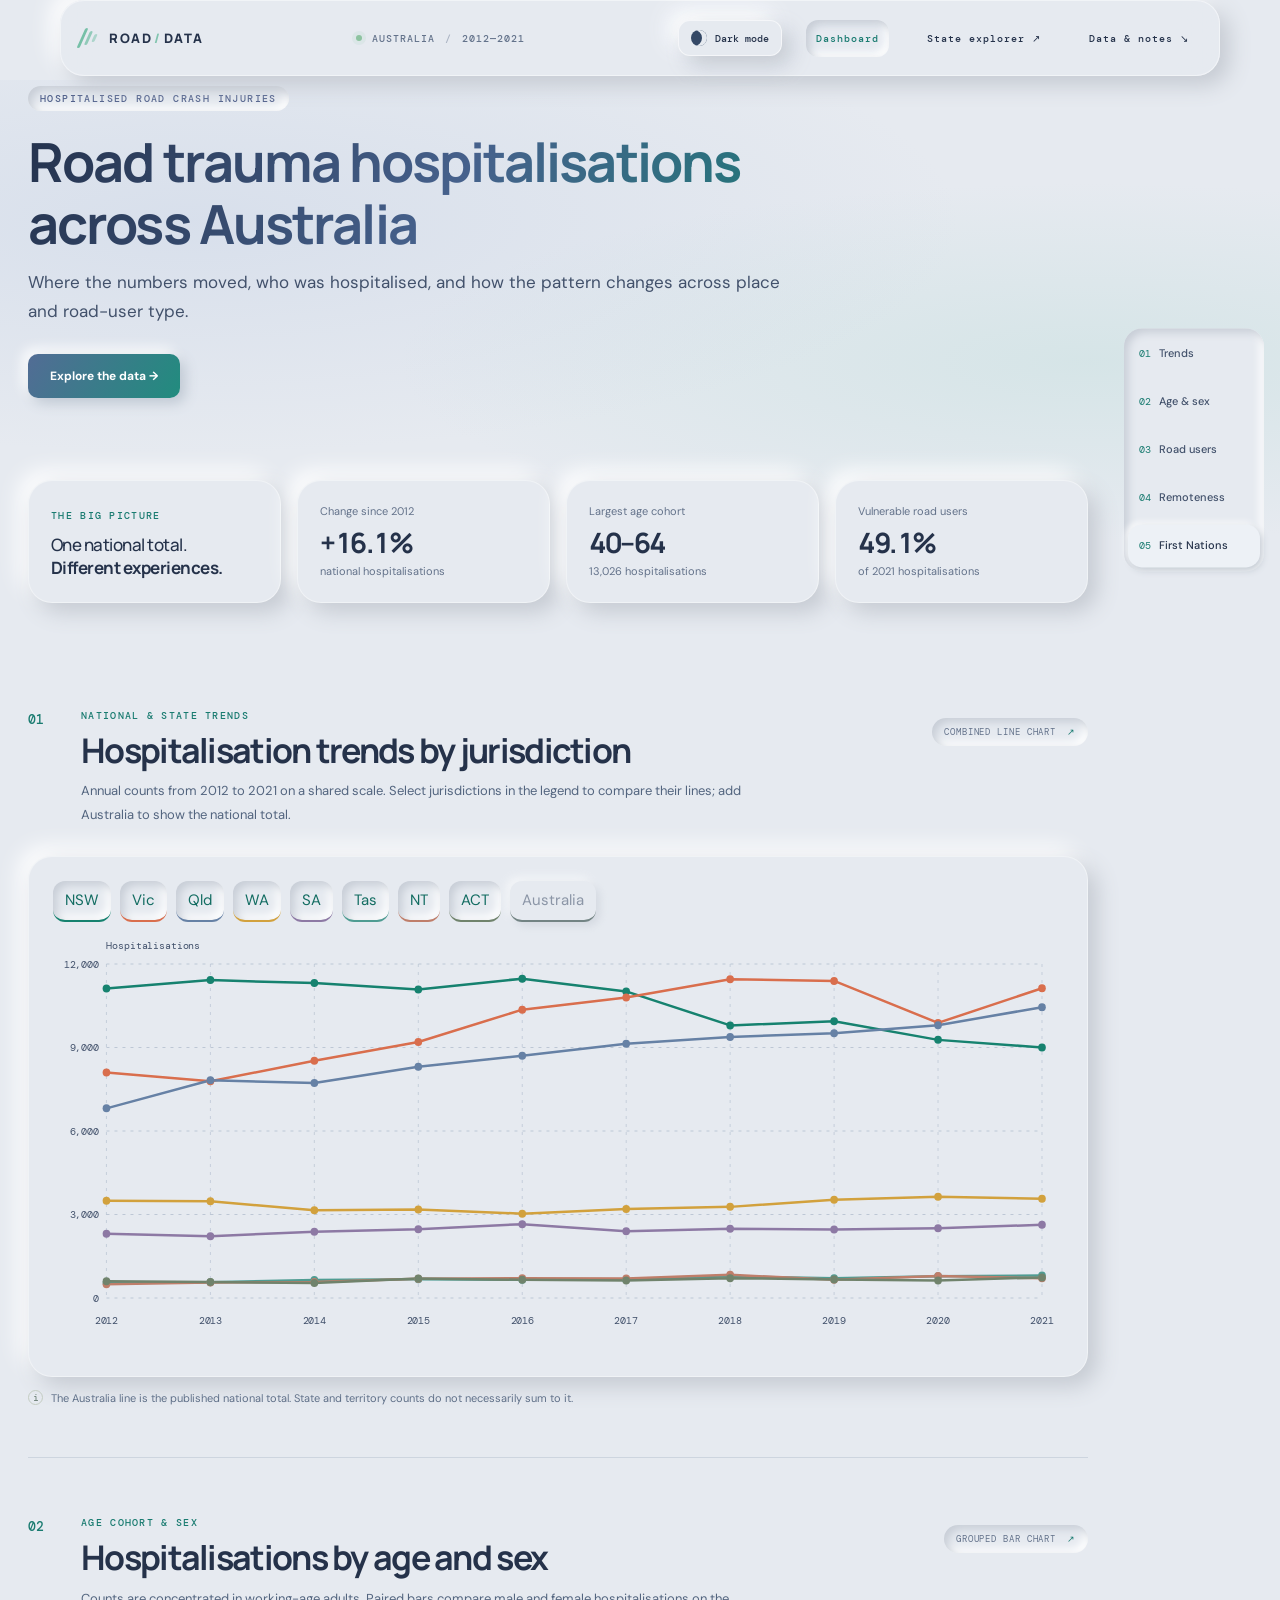
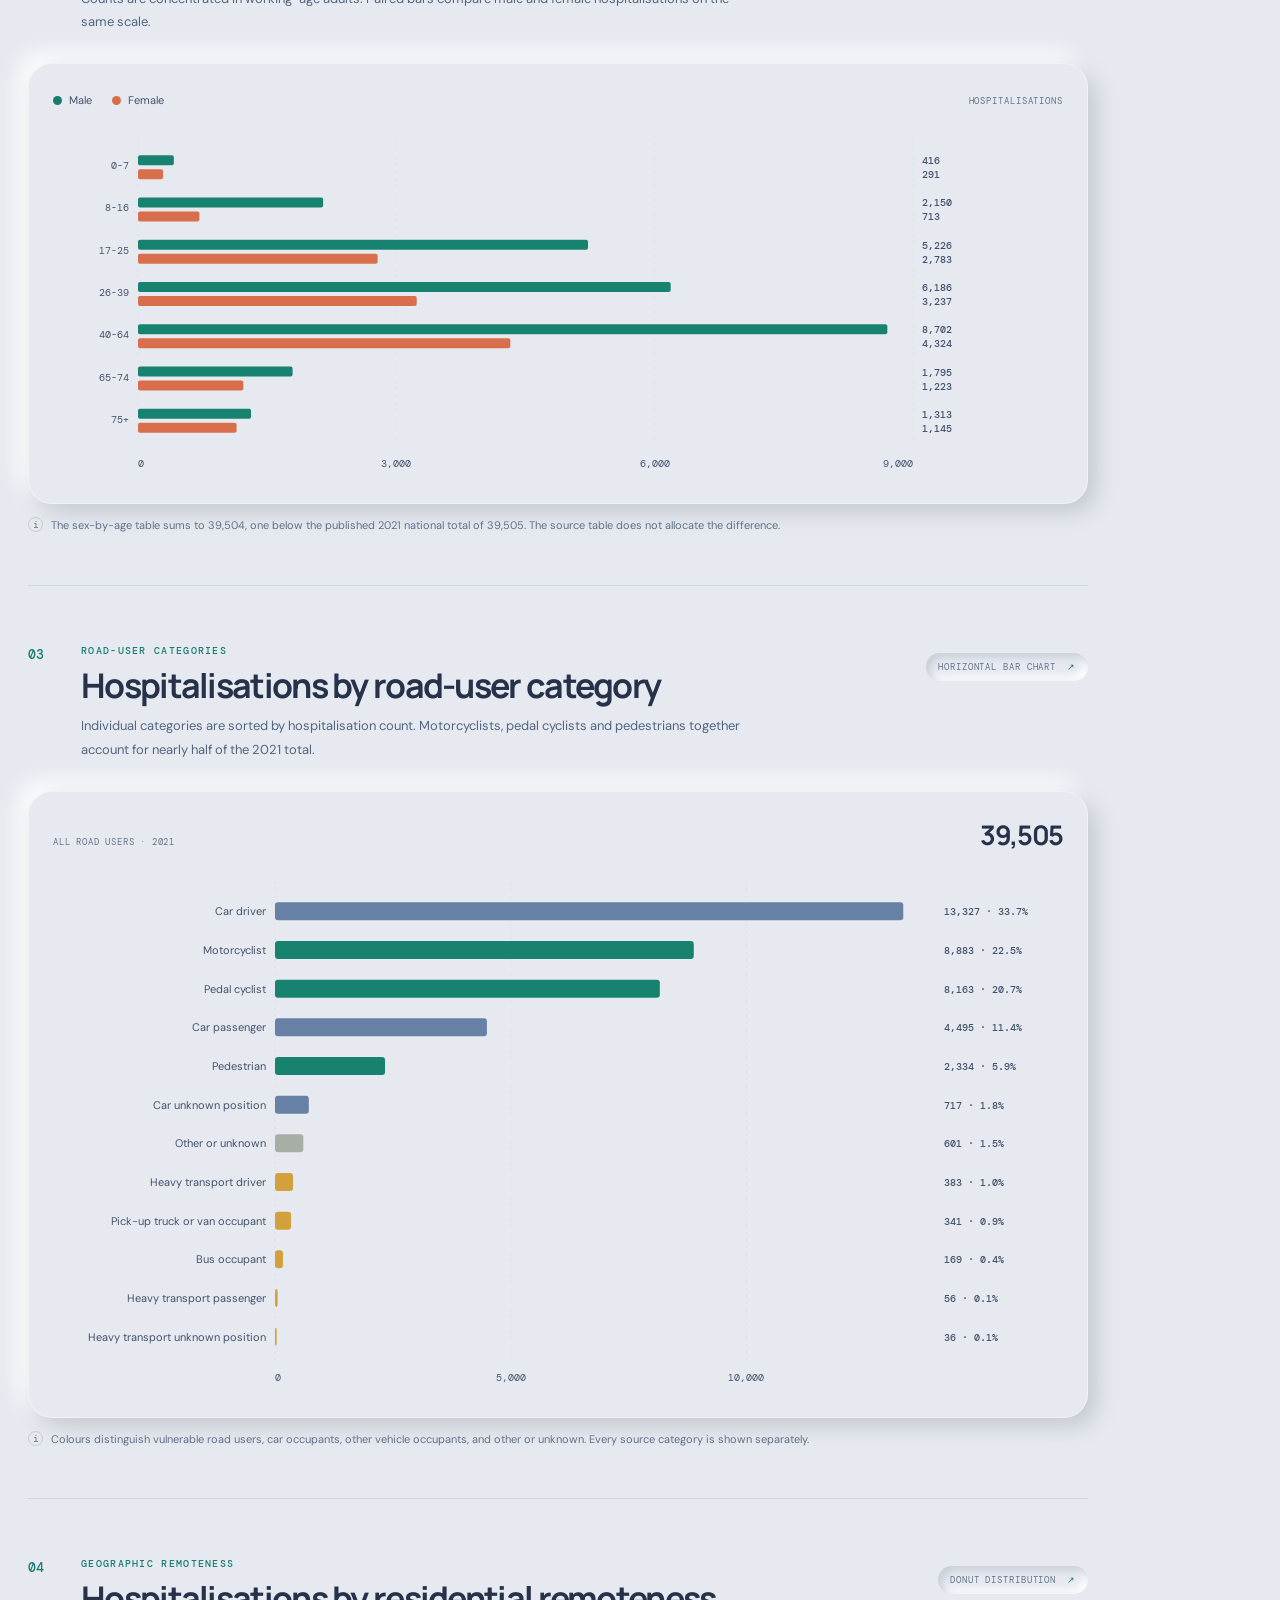
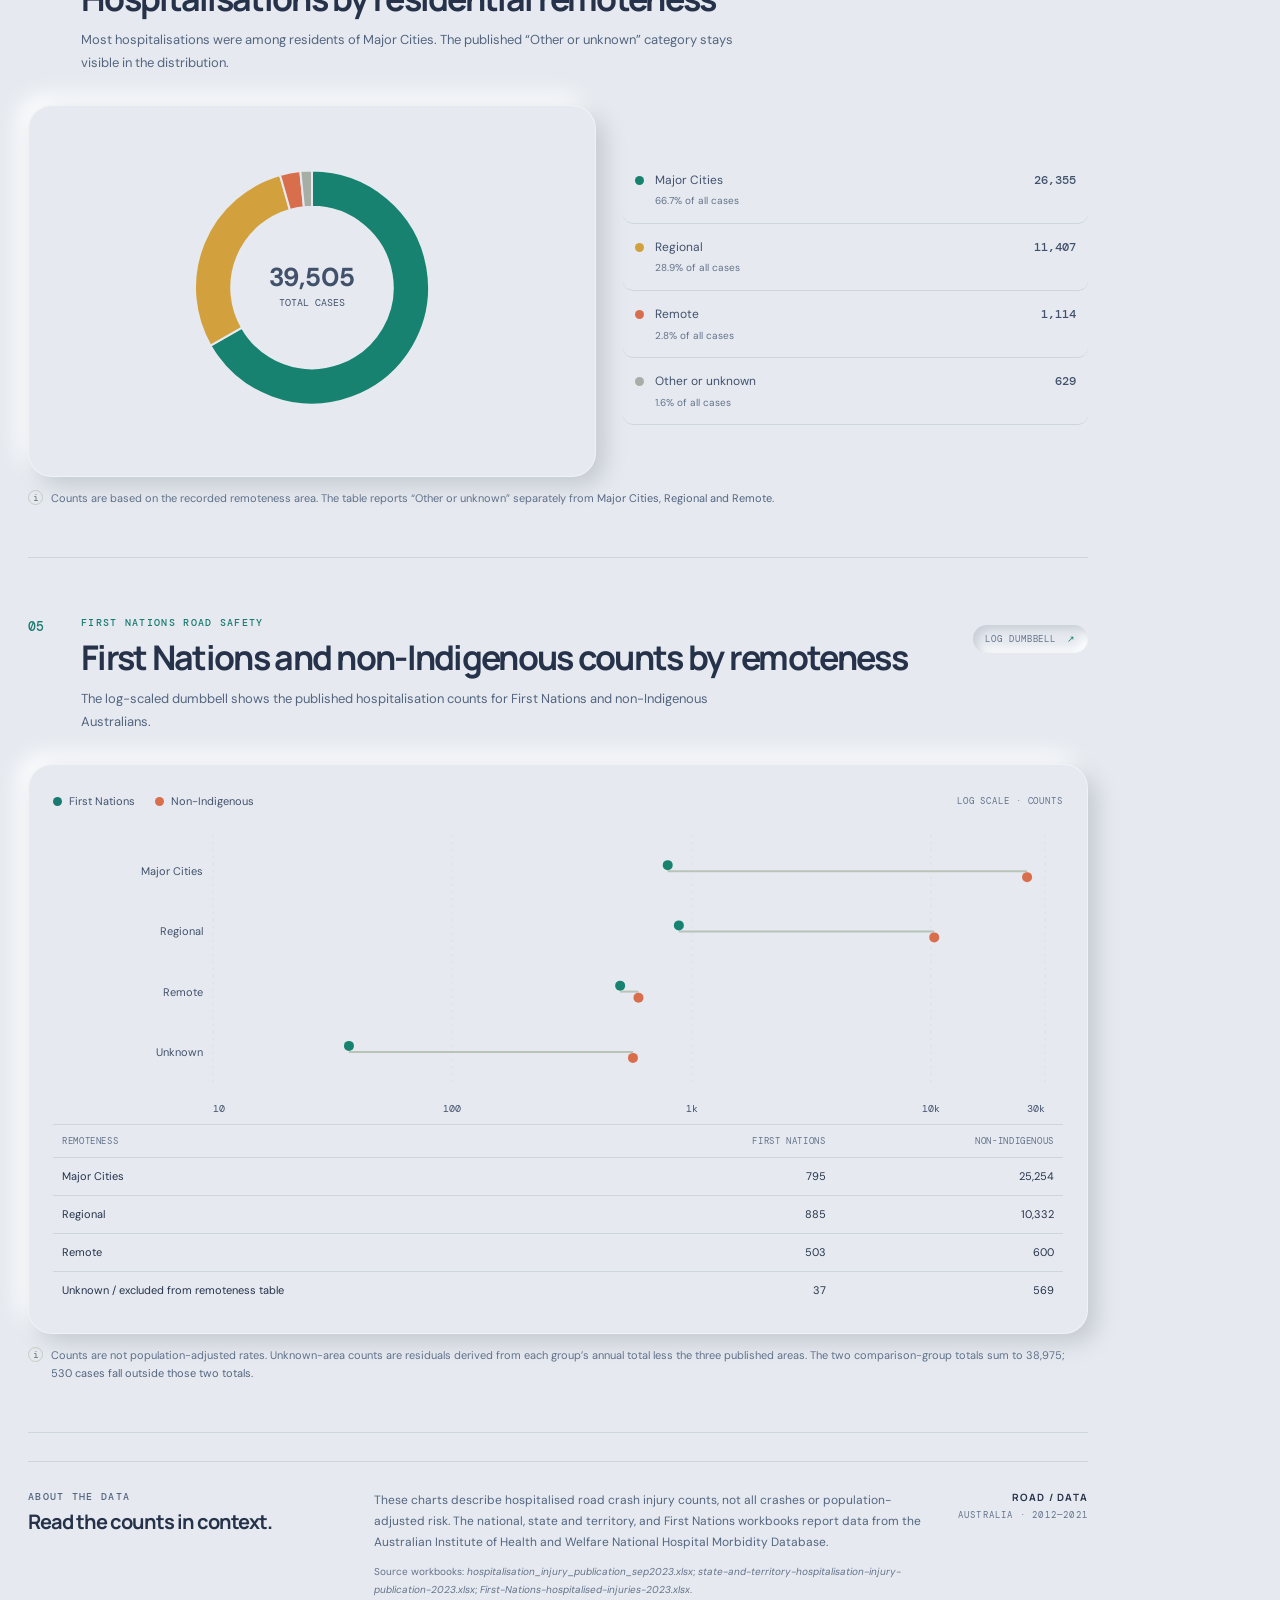
==== commit 6b57b4a6: "website design and motion updates" ====
--- a/index.html
+++ b/index.html
@@ -20,7 +20,7 @@
     <div class="hero page-width" id="top">
       <div class="hero-copy">
         <p class="overline"><span class="overline-line"></span> HOSPITALISED ROAD CRASH INJURIES</p>
-        <h1>How has road trauma changed across Australia?</h1>
+        <h1>Road trauma hospitalisations across Australia</h1>
         <p class="hero-text">Where the numbers moved, who was hospitalised, and how the pattern changes across place and road-user type.</p>
         <a class="scroll-cue" href="#trend">Explore the data →</a>
       </div>
@@ -46,7 +46,7 @@
     <section class="question-section" id="trend" aria-labelledby="trend-title">
       <div class="section-heading">
         <span class="question-number">01</span>
-        <div><p class="section-kicker">NATIONAL &amp; STATE TRENDS</p><h2 id="trend-title">How did hospitalisations change by jurisdiction?</h2><p class="section-deck">Annual counts from 2012 to 2021 on a shared scale. Select jurisdictions in the legend to compare their lines; add Australia to show the national total.</p></div>
+        <div><p class="section-kicker">NATIONAL &amp; STATE TRENDS</p><h2 id="trend-title">Hospitalisation trends by jurisdiction</h2><p class="section-deck">Annual counts from 2012 to 2021 on a shared scale. Select jurisdictions in the legend to compare their lines; add Australia to show the national total.</p></div>
         <span class="chart-type">COMBINED LINE CHART <span>↗</span></span>
       </div>
       <div class="trend-grid" id="trend-grid" aria-label="Combined line chart by Australian jurisdiction"></div>
@@ -56,7 +56,7 @@
     <section class="question-section" id="age" aria-labelledby="age-title">
       <div class="section-heading">
         <span class="question-number">02</span>
-        <div><p class="section-kicker">AGE COHORT &amp; SEX</p><h2 id="age-title">Who accounts for the highest volume?</h2><p class="section-deck">Counts are concentrated in working-age adults. Paired bars compare male and female hospitalisations on the same scale.</p></div>
+        <div><p class="section-kicker">AGE COHORT &amp; SEX</p><h2 id="age-title">Hospitalisations by age and sex</h2><p class="section-deck">Counts are concentrated in working-age adults. Paired bars compare male and female hospitalisations on the same scale.</p></div>
         <span class="chart-type">GROUPED BAR CHART <span>↗</span></span>
       </div>
       <div class="chart-frame age-frame">
@@ -69,7 +69,7 @@
     <section class="question-section" id="users" aria-labelledby="users-title">
       <div class="section-heading">
         <span class="question-number">03</span>
-        <div><p class="section-kicker">ROAD-USER CATEGORIES</p><h2 id="users-title">Who is hospitalised on the road?</h2><p class="section-deck">Individual categories are sorted by hospitalisation count. Motorcyclists, pedal cyclists and pedestrians together account for nearly half of the 2021 total.</p></div>
+        <div><p class="section-kicker">ROAD-USER CATEGORIES</p><h2 id="users-title">Hospitalisations by road-user category</h2><p class="section-deck">Individual categories are sorted by hospitalisation count. Motorcyclists, pedal cyclists and pedestrians together account for nearly half of the 2021 total.</p></div>
         <span class="chart-type">HORIZONTAL BAR CHART <span>↗</span></span>
       </div>
       <div class="chart-frame user-frame">
@@ -82,7 +82,7 @@
     <section class="question-section" id="remoteness" aria-labelledby="remote-title">
       <div class="section-heading">
         <span class="question-number">04</span>
-        <div><p class="section-kicker">GEOGRAPHIC REMOTENESS</p><h2 id="remote-title">Where were hospitalised people living?</h2><p class="section-deck">Most hospitalisations were among residents of Major Cities. The published “Other or unknown” category stays visible in the distribution.</p></div>
+        <div><p class="section-kicker">GEOGRAPHIC REMOTENESS</p><h2 id="remote-title">Hospitalisations by residential remoteness</h2><p class="section-deck">Most hospitalisations were among residents of Major Cities. The published “Other or unknown” category stays visible in the distribution.</p></div>
         <span class="chart-type">DONUT DISTRIBUTION <span>↗</span></span>
       </div>
       <div class="remote-layout">
@@ -95,7 +95,7 @@
     <section class="question-section last-question" id="first-nations" aria-labelledby="fn-title">
       <div class="section-heading">
         <span class="question-number">05</span>
-        <div><p class="section-kicker">FIRST NATIONS ROAD SAFETY</p><h2 id="fn-title">How do counts compare across remoteness areas?</h2><p class="section-deck">The log-scaled dumbbell shows the published hospitalisation counts for First Nations and non-Indigenous Australians.</p></div>
+        <div><p class="section-kicker">FIRST NATIONS ROAD SAFETY</p><h2 id="fn-title">First Nations and non-Indigenous counts by remoteness</h2><p class="section-deck">The log-scaled dumbbell shows the published hospitalisation counts for First Nations and non-Indigenous Australians.</p></div>
         <span class="chart-type">LOG DUMBBELL <span>↗</span></span>
       </div>
       <div class="chart-frame fn-frame">
--- a/road-data/navigation-motion.css
+++ b/road-data/navigation-motion.css
@@ -1,5 +1,13 @@
 /* Keep navigation visually anchored while the page content changes. */
 .topbar{view-transition-name:site-navigation}
+.topbar{position:fixed!important;top:0;left:50%;width:min(1160px,calc(100% - 56px));margin:0;transform:translate(-50%,0);transition:transform .32s cubic-bezier(.22,1,.36,1),opacity .24s ease;will-change:transform;z-index:1000}
+.topbar.nav-hidden{transform:translate(-50%,-115%);opacity:.94}
+.topbar.nav-visible{transform:translate(-50%,0);opacity:1}
+.masthead>.topbar{margin-bottom:76px}
+.section-deck,.chart-note,.method-footer p{color:#53657f}
+:root[data-theme="dark"] .section-deck,:root[data-theme="dark"] .chart-note,:root[data-theme="dark"] .method-footer p{color:#c0ccdc}
+:root[data-theme="dark"] .section-kicker{color:#56e3d0}
+body:not(.dashboard-page) .topbar{position:sticky}
 ::view-transition-old(root){animation:content-leave 180ms ease both}
 ::view-transition-new(root){animation:content-arrive 420ms cubic-bezier(.22,1,.36,1) both}
 ::view-transition-old(site-navigation){animation:nav-dissolve 160ms ease both}
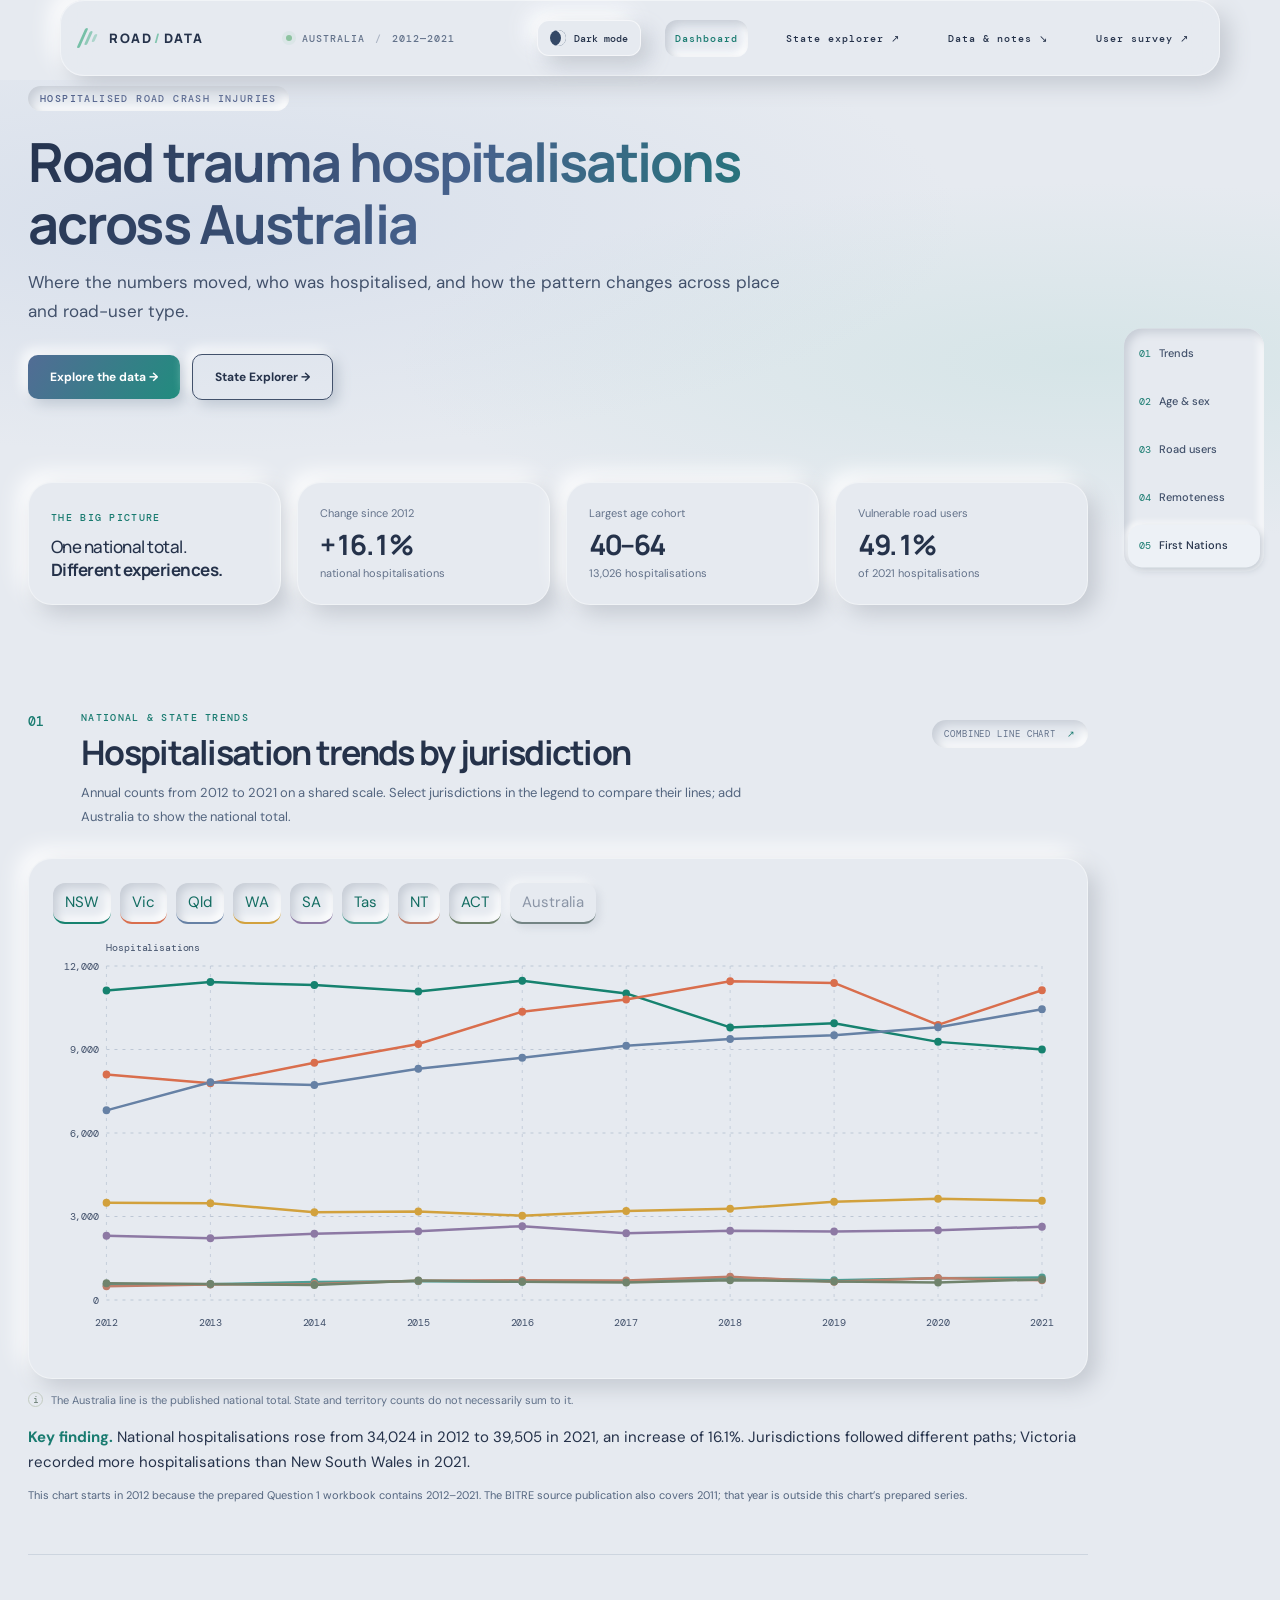
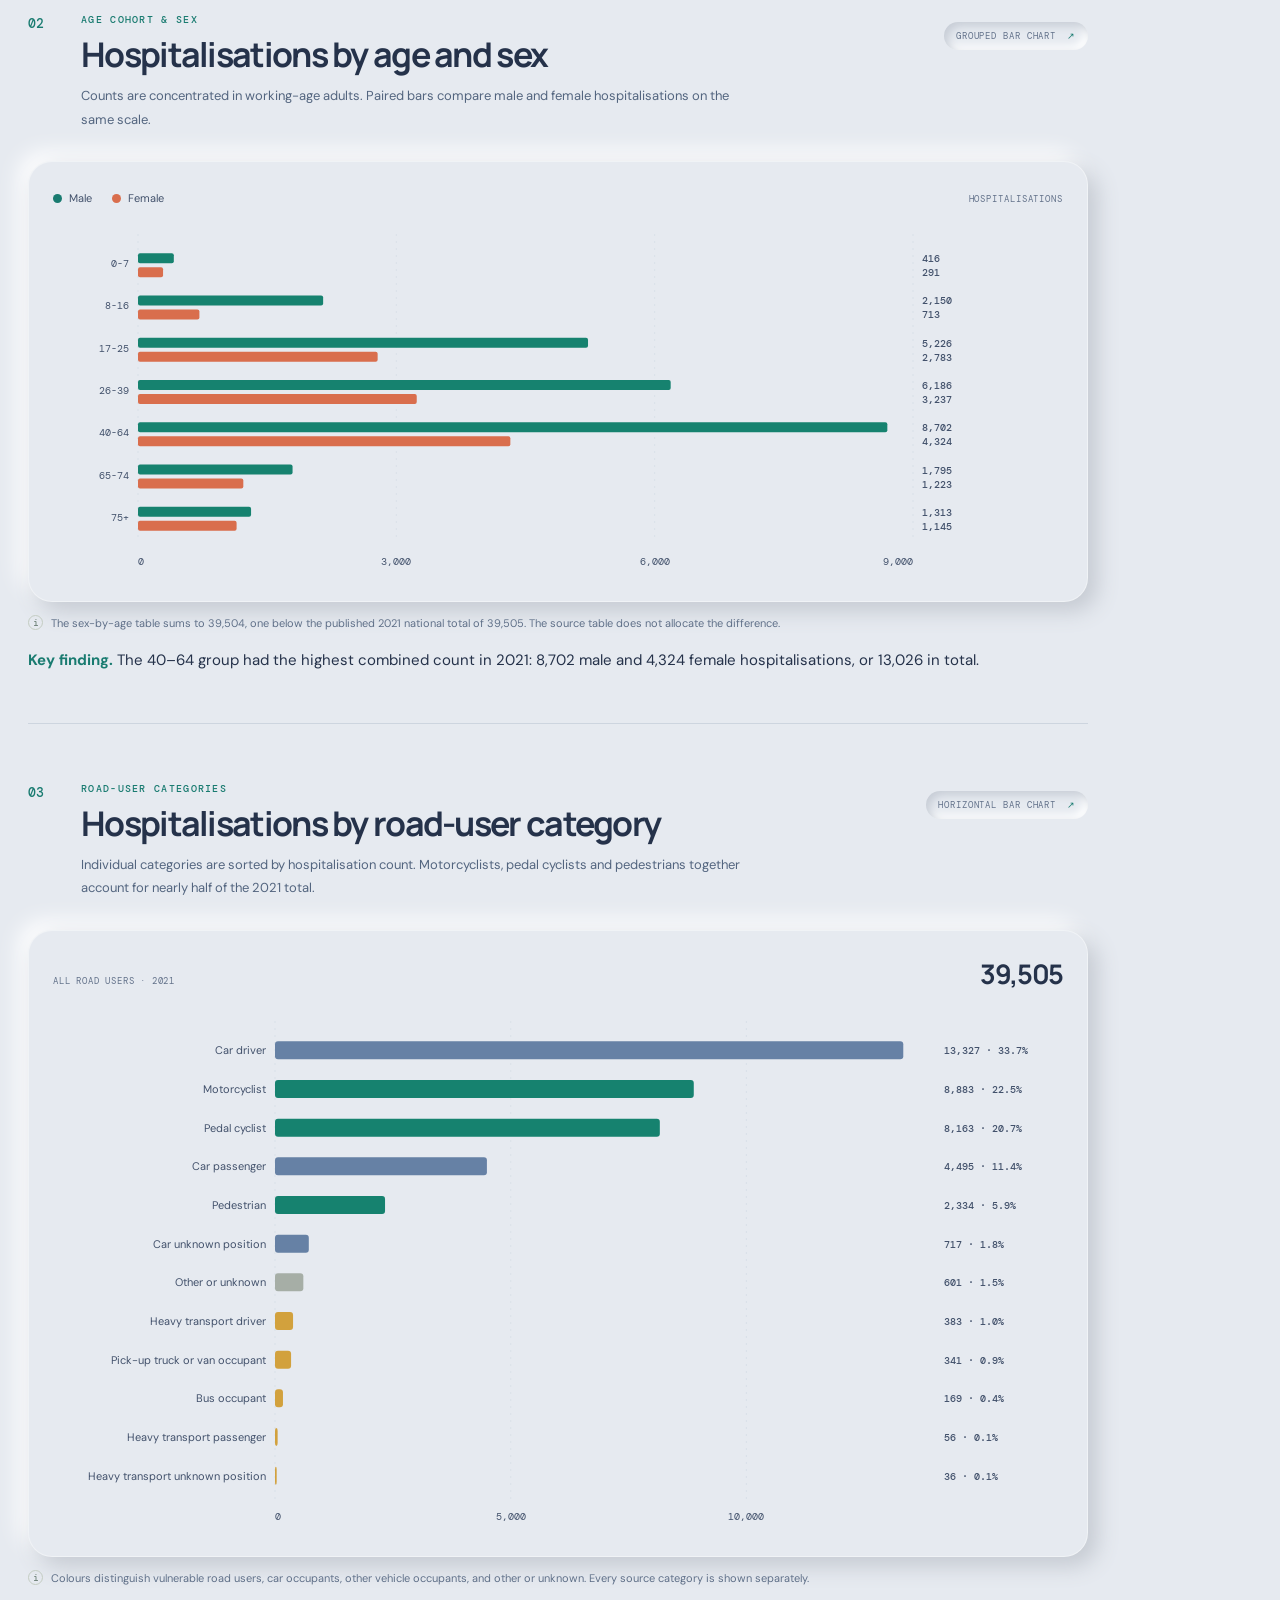
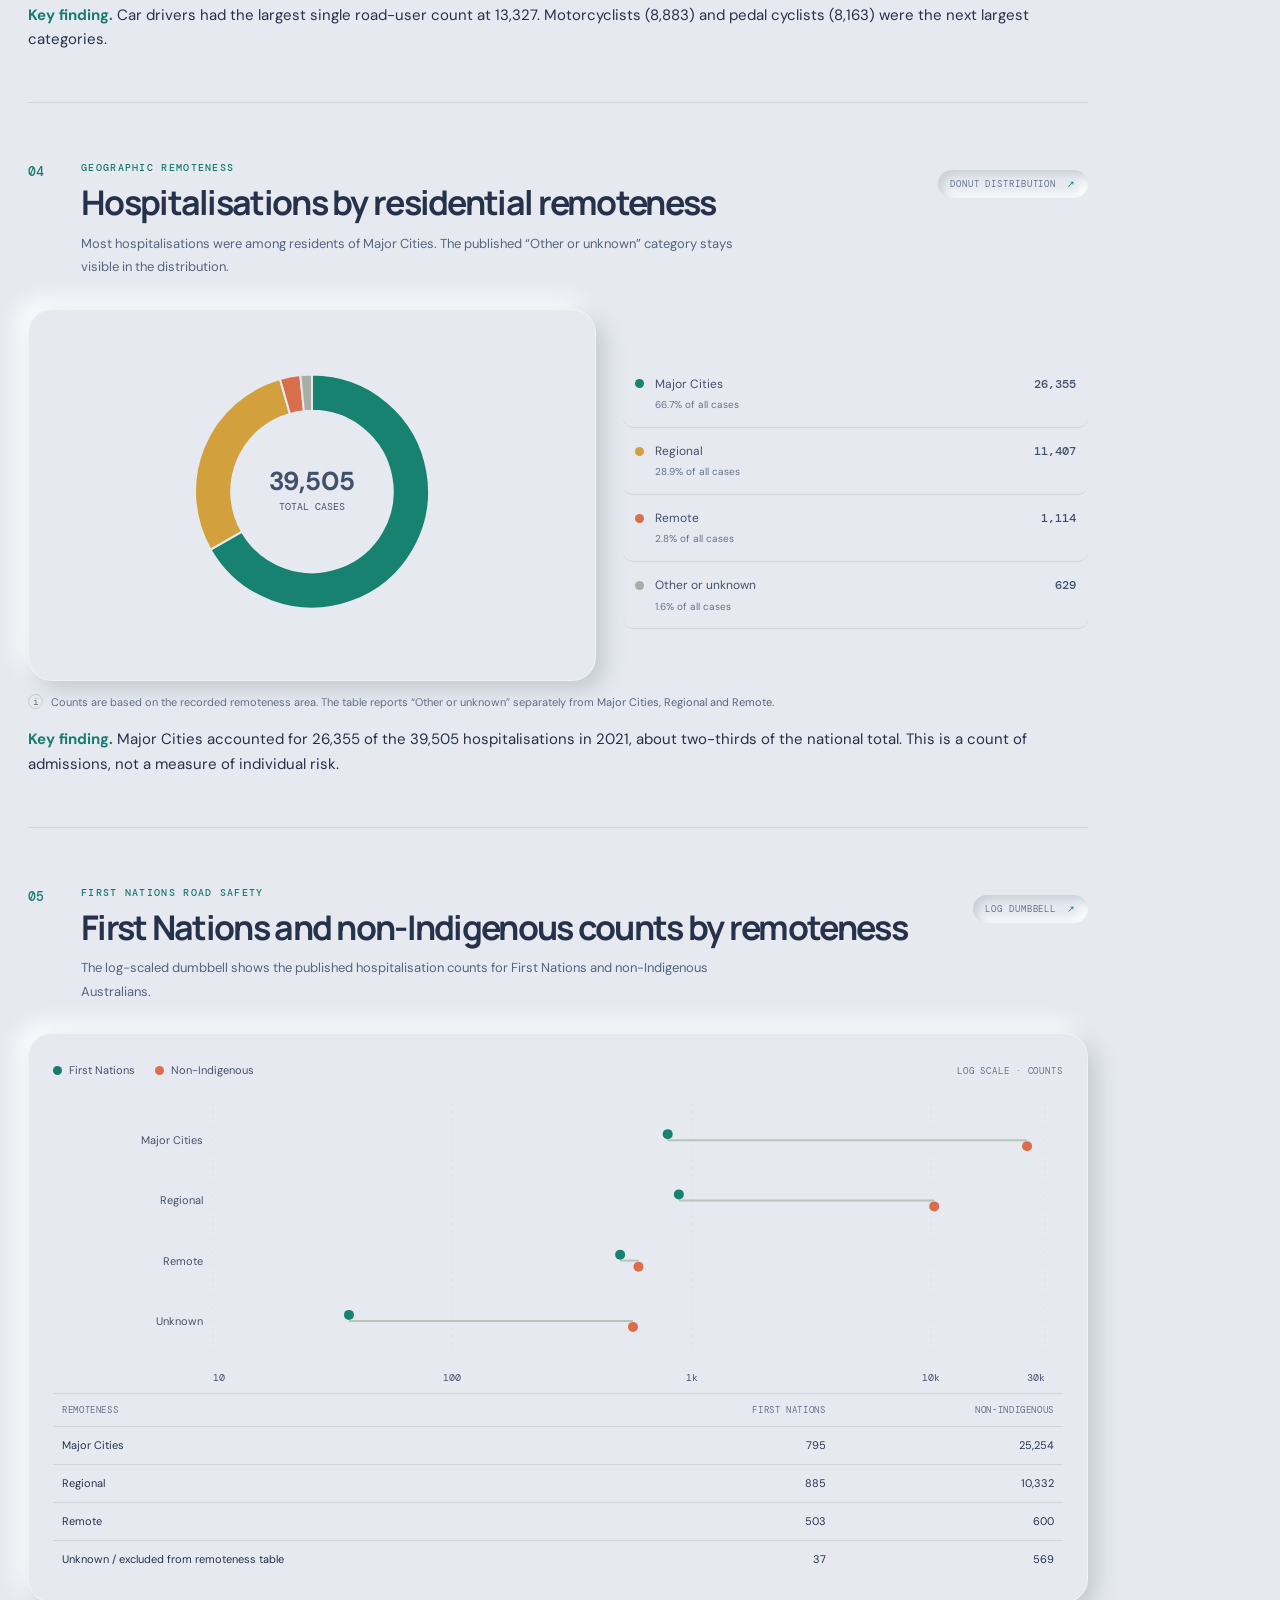
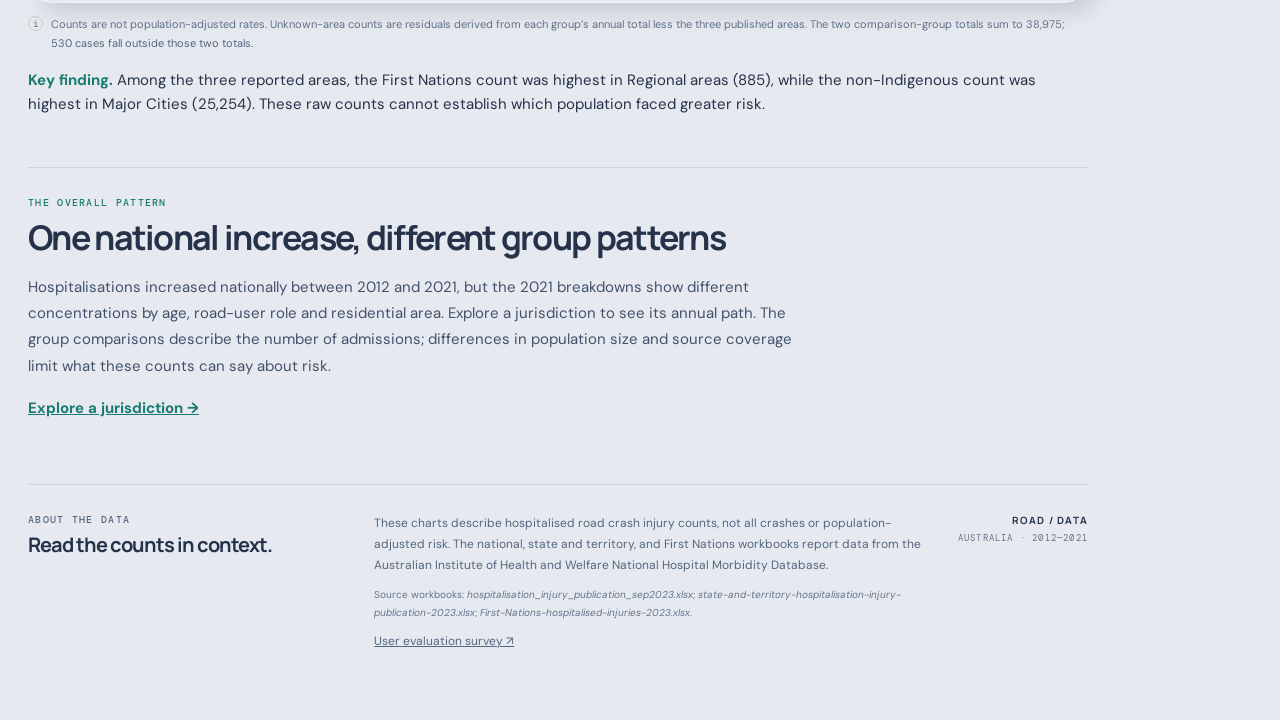
==== commit 3ce5d377: "add in user evaluation form link" ====
--- a/index.html
+++ b/index.html
@@ -1,120 +1,338 @@
 <!doctype html>
 <html lang="en">
-<head>
-  <meta charset="utf-8">
-  <meta name="viewport" content="width=device-width, initial-scale=1">
-  <meta name="description" content="An interactive visual exploration of Australian hospitalised road crash injuries, 2012–2021.">
-  <script>try{document.documentElement.dataset.theme=localStorage.getItem('road-data-theme')==='dark'?'dark':'light'}catch{document.documentElement.dataset.theme='light'}</script>
-  <title>Road injury in Australia | 2012–2021</title>
-  <link rel="preconnect" href="https://fonts.googleapis.com">
-  <link rel="preconnect" href="https://fonts.gstatic.com" crossorigin>
-  <link href="https://fonts.googleapis.com/css2?family=DM+Mono:wght@400;500&family=DM+Sans:wght@400;500;600;700&family=Manrope:wght@400;500;600;700;800&display=swap" rel="stylesheet">
-  <link rel="stylesheet" href="road-data/styles.css">
-  <script src="road-data/vendor/d3.min.js" defer></script>
-  <script src="road-data/data.js" defer></script>
-  <script src="road-data/app.js" defer></script>
-<link rel="stylesheet" href="road-data/polish.css"><script src="road-data/polish.js" defer></script><link rel="stylesheet" href="road-data/neumorphic.css"><script src="road-data/neumorphic.js" defer></script><script src="road-data/vendor/motion.js" defer></script><script src="road-data/motion-effects.js" defer></script><script src="road-data/chart-interactions.js" defer></script><link rel="stylesheet" href="road-data/chart-loading.css"><script src="road-data/chart-loading.js" defer></script><script src="road-data/chart-motion.js" defer></script><link rel="stylesheet" href="road-data/navigation-motion.css"><script src="road-data/navigation-motion.js" defer></script><link rel="stylesheet" href="road-data/remote-interaction.css"><link rel="stylesheet" href="road-data/theme.css"><script src="road-data/theme.js" defer></script></head>
-<body class="dashboard-page">
-  <header class="masthead">
-    <div class="topbar page-width"><a class="wordmark" href="index.html" aria-label="Road injury in Australia home"><span class="mark" aria-hidden="true"><i></i><i></i><i></i></span>ROAD<span class="wordmark-light">/</span>DATA</a><div class="edition"><span class="status-dot" aria-hidden="true"></span> AUSTRALIA <span class="edition-divider">/</span> 2012—2021</div><nav class="primary-nav" aria-label="Primary navigation"><a href="index.html" aria-current="page">Dashboard</a><a href="platform.html">State explorer <span aria-hidden="true">↗</span></a><a href="about.html">Data &amp; notes <span aria-hidden="true">↘</span></a></nav></div>
-    <div class="hero page-width" id="top">
-      <div class="hero-copy">
-        <p class="overline"><span class="overline-line"></span> HOSPITALISED ROAD CRASH INJURIES</p>
-        <h1>Road trauma hospitalisations across Australia</h1>
-        <p class="hero-text">Where the numbers moved, who was hospitalised, and how the pattern changes across place and road-user type.</p>
-        <a class="scroll-cue" href="#trend">Explore the data →</a>
+  <head>
+    <meta charset="utf-8" />
+    <meta name="viewport" content="width=device-width, initial-scale=1" />
+    <meta
+      name="description"
+      content="An interactive visual exploration of Australian hospitalised road crash injuries, 2012–2021."
+    />
+    <script>
+      try {
+        document.documentElement.dataset.theme =
+          localStorage.getItem("road-data-theme") === "dark" ? "dark" : "light";
+      } catch {
+        document.documentElement.dataset.theme = "light";
+      }
+    </script>
+    <title>Road injury in Australia | 2012–2021</title>
+    <link rel="preconnect" href="https://fonts.googleapis.com" />
+    <link rel="preconnect" href="https://fonts.gstatic.com" crossorigin />
+    <link
+      href="https://fonts.googleapis.com/css2?family=DM+Mono:wght@400;500&family=DM+Sans:wght@400;500;600;700&family=Manrope:wght@400;500;600;700;800&display=swap"
+      rel="stylesheet"
+    />
+    <link rel="stylesheet" href="css/styles.css" />
+    <script src="js/vendor/d3.min.js" defer></script>
+    <script src="js/road-data.js" defer></script>
+    <script src="js/app.js" defer></script>
+    <link rel="stylesheet" href="css/polish.css" />
+    <script src="js/polish.js" defer></script>
+    <link rel="stylesheet" href="css/neumorphic.css" />
+    <script src="js/neumorphic.js" defer></script>
+    <script src="js/vendor/motion.js" defer></script>
+    <script src="js/motion-effects.js" defer></script>
+    <script src="js/chart-interactions.js" defer></script>
+    <link rel="stylesheet" href="css/chart-loading.css" />
+    <script src="js/chart-loading.js" defer></script>
+    <script src="js/chart-motion.js" defer></script>
+    <link rel="stylesheet" href="css/navigation-motion.css" />
+    <script src="js/navigation-motion.js" defer></script>
+    <link rel="stylesheet" href="css/remote-interaction.css" />
+    <link rel="stylesheet" href="css/theme.css" />
+    <script src="js/theme.js" defer></script>
+  </head>
+  <body class="dashboard-page">
+    <header class="masthead">
+      <div class="topbar page-width">
+        <a class="wordmark" href="index.html" aria-label="Road injury in Australia home"
+          ><span class="mark" aria-hidden="true"><i></i><i></i><i></i></span>ROAD<span
+            class="wordmark-light"
+            >/</span
+          >DATA</a
+        >
+        <div class="edition">
+          <span class="status-dot" aria-hidden="true"></span> AUSTRALIA
+          <span class="edition-divider">/</span> 2012—2021
+        </div>
+        <nav class="primary-nav" aria-label="Primary navigation">
+          <a href="index.html" aria-current="page">Dashboard</a
+          ><a href="platform.html">State explorer <span aria-hidden="true">↗</span></a
+          ><a href="about.html">Data &amp; notes <span aria-hidden="true">↘</span></a>
+          <a href="https://forms.gle/zvHwgczxYEDLrHeFA" target="_blank" rel="noopener noreferrer"
+            >User survey <span aria-hidden="true">↗</span></a
+          >
+        </nav>
       </div>
-
-    </div>
-    <nav class="question-nav page-width" aria-label="Five analysis questions">
-      <a href="#trend"><span>01</span><b>Trends</b></a>
-      <a href="#age"><span>02</span><b>Age &amp; sex</b></a>
-      <a href="#users"><span>03</span><b>Road users</b></a>
-      <a href="#remoteness"><span>04</span><b>Remoteness</b></a>
-      <a href="#first-nations"><span>05</span><b>First Nations</b></a>
-    </nav>
-  </header>
-
-  <main class="page-width">
-    <div class="overview-strip" aria-label="2021 summary">
-      <div class="overview-intro"><span class="section-kicker">THE BIG PICTURE</span><p>One national total.<br><strong>Different experiences.</strong></p></div>
-      <div class="overview-stat"><span>Change since 2012</span><strong id="change-2012">—</strong><small>national hospitalisations</small></div>
-      <div class="overview-stat"><span>Largest age cohort</span><strong>40–64</strong><small>13,026 hospitalisations</small></div>
-      <div class="overview-stat"><span>Vulnerable road users</span><strong id="vru-share">—</strong><small>of 2021 hospitalisations</small></div>
-    </div>
-
-    <section class="question-section" id="trend" aria-labelledby="trend-title">
-      <div class="section-heading">
-        <span class="question-number">01</span>
-        <div><p class="section-kicker">NATIONAL &amp; STATE TRENDS</p><h2 id="trend-title">Hospitalisation trends by jurisdiction</h2><p class="section-deck">Annual counts from 2012 to 2021 on a shared scale. Select jurisdictions in the legend to compare their lines; add Australia to show the national total.</p></div>
-        <span class="chart-type">COMBINED LINE CHART <span>↗</span></span>
+      <div class="hero page-width" id="top">
+        <div class="hero-copy">
+          <p class="overline">
+            <span class="overline-line"></span> HOSPITALISED ROAD CRASH INJURIES
+          </p>
+          <h1>Road trauma hospitalisations across Australia</h1>
+          <p class="hero-text">
+            Where the numbers moved, who was hospitalised, and how the pattern changes across place
+            and road-user type.
+          </p>
+          <div class="hero-actions">
+            <a class="scroll-cue" href="#trend">Explore the data →</a>
+            <a class="scroll-cue explorer-cue" href="platform.html">State Explorer →</a>
+          </div>
+        </div>
       </div>
-      <div class="trend-grid" id="trend-grid" aria-label="Combined line chart by Australian jurisdiction"></div>
-      <p class="chart-note"><span class="note-mark">i</span> The Australia line is the published national total. State and territory counts do not necessarily sum to it.</p>
-    </section>
-
-    <section class="question-section" id="age" aria-labelledby="age-title">
-      <div class="section-heading">
-        <span class="question-number">02</span>
-        <div><p class="section-kicker">AGE COHORT &amp; SEX</p><h2 id="age-title">Hospitalisations by age and sex</h2><p class="section-deck">Counts are concentrated in working-age adults. Paired bars compare male and female hospitalisations on the same scale.</p></div>
-        <span class="chart-type">GROUPED BAR CHART <span>↗</span></span>
+      <nav class="question-nav page-width" aria-label="Five analysis questions">
+        <a href="#trend"><span>01</span><b>Trends</b></a>
+        <a href="#age"><span>02</span><b>Age &amp; sex</b></a>
+        <a href="#users"><span>03</span><b>Road users</b></a>
+        <a href="#remoteness"><span>04</span><b>Remoteness</b></a>
+        <a href="#first-nations"><span>05</span><b>First Nations</b></a>
+      </nav>
+    </header>
+
+    <main class="page-width">
+      <div class="overview-strip" aria-label="2021 summary">
+        <div class="overview-intro">
+          <span class="section-kicker">THE BIG PICTURE</span>
+          <p>One national total.<br /><strong>Different experiences.</strong></p>
+        </div>
+        <div class="overview-stat">
+          <span>Change since 2012</span><strong id="change-2012">—</strong
+          ><small>national hospitalisations</small>
+        </div>
+        <div class="overview-stat">
+          <span>Largest age cohort</span><strong>40–64</strong
+          ><small>13,026 hospitalisations</small>
+        </div>
+        <div class="overview-stat">
+          <span>Vulnerable road users</span><strong id="vru-share">—</strong
+          ><small>of 2021 hospitalisations</small>
+        </div>
       </div>
-      <div class="chart-frame age-frame">
-        <div class="chart-legend two-legend"><span><i class="legend-swatch male-swatch"></i>Male</span><span><i class="legend-swatch female-swatch"></i>Female</span><span class="legend-unit">HOSPITALISATIONS</span></div>
-        <svg id="age-chart" role="img" aria-label="Grouped horizontal bars of 2021 hospitalisations by age group and sex"></svg>
-      </div>
-      <p class="chart-note"><span class="note-mark">i</span> The sex-by-age table sums to 39,504, one below the published 2021 national total of 39,505. The source table does not allocate the difference.</p>
-    </section>
-
-    <section class="question-section" id="users" aria-labelledby="users-title">
-      <div class="section-heading">
-        <span class="question-number">03</span>
-        <div><p class="section-kicker">ROAD-USER CATEGORIES</p><h2 id="users-title">Hospitalisations by road-user category</h2><p class="section-deck">Individual categories are sorted by hospitalisation count. Motorcyclists, pedal cyclists and pedestrians together account for nearly half of the 2021 total.</p></div>
-        <span class="chart-type">HORIZONTAL BAR CHART <span>↗</span></span>
-      </div>
-      <div class="chart-frame user-frame">
-        <div class="stacked-total"><span>ALL ROAD USERS · 2021</span><strong>39,505</strong></div>
-        <svg id="users-chart" role="img" aria-label="Sorted horizontal bars showing 2021 hospitalisations by road-user category"></svg>
-      </div>
-      <p class="chart-note"><span class="note-mark">i</span> Colours distinguish vulnerable road users, car occupants, other vehicle occupants, and other or unknown. Every source category is shown separately.</p>
-    </section>
-
-    <section class="question-section" id="remoteness" aria-labelledby="remote-title">
-      <div class="section-heading">
-        <span class="question-number">04</span>
-        <div><p class="section-kicker">GEOGRAPHIC REMOTENESS</p><h2 id="remote-title">Hospitalisations by residential remoteness</h2><p class="section-deck">Most hospitalisations were among residents of Major Cities. The published “Other or unknown” category stays visible in the distribution.</p></div>
-        <span class="chart-type">DONUT DISTRIBUTION <span>↗</span></span>
-      </div>
-      <div class="remote-layout">
-        <div class="chart-frame donut-frame"><svg id="remote-chart" role="group" aria-label="Interactive donut chart of 2021 hospitalisations by remoteness area"></svg></div>
-        <div class="remote-legend" id="remote-legend"></div>
-      </div>
-      <p class="chart-note"><span class="note-mark">i</span> Counts are based on the recorded remoteness area. The table reports “Other or unknown” separately from Major Cities, Regional and Remote.</p>
-    </section>
-
-    <section class="question-section last-question" id="first-nations" aria-labelledby="fn-title">
-      <div class="section-heading">
-        <span class="question-number">05</span>
-        <div><p class="section-kicker">FIRST NATIONS ROAD SAFETY</p><h2 id="fn-title">First Nations and non-Indigenous counts by remoteness</h2><p class="section-deck">The log-scaled dumbbell shows the published hospitalisation counts for First Nations and non-Indigenous Australians.</p></div>
-        <span class="chart-type">LOG DUMBBELL <span>↗</span></span>
-      </div>
-      <div class="chart-frame fn-frame">
-        <div class="chart-legend two-legend"><span><i class="legend-swatch fn-swatch"></i>First Nations</span><span><i class="legend-swatch non-swatch"></i>Non-Indigenous</span><span class="legend-unit">LOG SCALE · COUNTS</span></div>
-        <svg id="fn-chart" role="group" aria-label="Interactive log-scale dumbbell chart comparing hospitalisation counts by remoteness area and Indigenous status"></svg>
-        <div class="fn-table-wrap"><table class="fn-table"><thead><tr><th>Remoteness</th><th>First Nations</th><th>Non-Indigenous</th></tr></thead><tbody id="fn-table"></tbody></table></div>
-      </div>
-      <p class="chart-note"><span class="note-mark">i</span> Counts are not population-adjusted rates. Unknown-area counts are residuals derived from each group’s annual total less the three published areas. The two comparison-group totals sum to 38,975; 530 cases fall outside those two totals.</p>
-    </section>
-
-    <footer id="method" class="method-footer">
-      <div><p class="section-kicker">ABOUT THE DATA</p><h2>Read the counts in context.</h2></div>
-      <div class="method-copy"><p>These charts describe hospitalised road crash injury counts, not all crashes or population-adjusted risk. The national, state and territory, and First Nations workbooks report data from the Australian Institute of Health and Welfare National Hospital Morbidity Database.</p><p class="source-files">Source workbooks: <em>hospitalisation_injury_publication_sep2023.xlsx</em>; <em>state-and-territory-hospitalisation-injury-publication-2023.xlsx</em>; <em>First-Nations-hospitalised-injuries-2023.xlsx</em>.</p></div>
-      <div class="footer-stamp">ROAD / DATA <span>AUSTRALIA · 2012—2021</span></div>
-    </footer>
-  </main>
-  <div id="tooltip" class="tooltip" role="tooltip" aria-hidden="true"></div>
-</body>
+
+      <section class="question-section" id="trend" aria-labelledby="trend-title">
+        <div class="section-heading">
+          <span class="question-number">01</span>
+          <div>
+            <p class="section-kicker">NATIONAL &amp; STATE TRENDS</p>
+            <h2 id="trend-title">Hospitalisation trends by jurisdiction</h2>
+            <p class="section-deck">
+              Annual counts from 2012 to 2021 on a shared scale. Select jurisdictions in the legend
+              to compare their lines; add Australia to show the national total.
+            </p>
+          </div>
+          <span class="chart-type">COMBINED LINE CHART <span>↗</span></span>
+        </div>
+        <div
+          class="trend-grid"
+          id="trend-grid"
+          aria-label="Combined line chart by Australian jurisdiction"
+        ></div>
+        <p class="chart-note">
+          <span class="note-mark">i</span> The Australia line is the published national total. State
+          and territory counts do not necessarily sum to it.
+        </p>
+        <p class="chart-finding">
+          <strong>Key finding.</strong> National hospitalisations rose from 34,024 in 2012 to 39,505
+          in 2021, an increase of 16.1%. Jurisdictions followed different paths; Victoria recorded
+          more hospitalisations than New South Wales in 2021.
+        </p>
+        <p class="chart-note">
+          This chart starts in 2012 because the prepared Question 1 workbook contains 2012–2021. The
+          BITRE source publication also covers 2011; that year is outside this chart’s prepared
+          series.
+        </p>
+      </section>
+
+      <section class="question-section" id="age" aria-labelledby="age-title">
+        <div class="section-heading">
+          <span class="question-number">02</span>
+          <div>
+            <p class="section-kicker">AGE COHORT &amp; SEX</p>
+            <h2 id="age-title">Hospitalisations by age and sex</h2>
+            <p class="section-deck">
+              Counts are concentrated in working-age adults. Paired bars compare male and female
+              hospitalisations on the same scale.
+            </p>
+          </div>
+          <span class="chart-type">GROUPED BAR CHART <span>↗</span></span>
+        </div>
+        <div class="chart-frame age-frame">
+          <div class="chart-legend two-legend">
+            <span><i class="legend-swatch male-swatch"></i>Male</span
+            ><span><i class="legend-swatch female-swatch"></i>Female</span
+            ><span class="legend-unit">HOSPITALISATIONS</span>
+          </div>
+          <svg
+            id="age-chart"
+            role="img"
+            aria-label="Grouped horizontal bars of 2021 hospitalisations by age group and sex"
+          ></svg>
+        </div>
+        <p class="chart-note">
+          <span class="note-mark">i</span> The sex-by-age table sums to 39,504, one below the
+          published 2021 national total of 39,505. The source table does not allocate the
+          difference.
+        </p>
+        <p class="chart-finding">
+          <strong>Key finding.</strong> The 40–64 group had the highest combined count in 2021:
+          8,702 male and 4,324 female hospitalisations, or 13,026 in total.
+        </p>
+      </section>
+
+      <section class="question-section" id="users" aria-labelledby="users-title">
+        <div class="section-heading">
+          <span class="question-number">03</span>
+          <div>
+            <p class="section-kicker">ROAD-USER CATEGORIES</p>
+            <h2 id="users-title">Hospitalisations by road-user category</h2>
+            <p class="section-deck">
+              Individual categories are sorted by hospitalisation count. Motorcyclists, pedal
+              cyclists and pedestrians together account for nearly half of the 2021 total.
+            </p>
+          </div>
+          <span class="chart-type">HORIZONTAL BAR CHART <span>↗</span></span>
+        </div>
+        <div class="chart-frame user-frame">
+          <div class="stacked-total"><span>ALL ROAD USERS · 2021</span><strong>39,505</strong></div>
+          <svg
+            id="users-chart"
+            role="img"
+            aria-label="Sorted horizontal bars showing 2021 hospitalisations by road-user category"
+          ></svg>
+        </div>
+        <p class="chart-note">
+          <span class="note-mark">i</span> Colours distinguish vulnerable road users, car occupants,
+          other vehicle occupants, and other or unknown. Every source category is shown separately.
+        </p>
+        <p class="chart-finding">
+          <strong>Key finding.</strong> Car drivers had the largest single road-user count at
+          13,327. Motorcyclists (8,883) and pedal cyclists (8,163) were the next largest categories.
+        </p>
+      </section>
+
+      <section class="question-section" id="remoteness" aria-labelledby="remote-title">
+        <div class="section-heading">
+          <span class="question-number">04</span>
+          <div>
+            <p class="section-kicker">GEOGRAPHIC REMOTENESS</p>
+            <h2 id="remote-title">Hospitalisations by residential remoteness</h2>
+            <p class="section-deck">
+              Most hospitalisations were among residents of Major Cities. The published “Other or
+              unknown” category stays visible in the distribution.
+            </p>
+          </div>
+          <span class="chart-type">DONUT DISTRIBUTION <span>↗</span></span>
+        </div>
+        <div class="remote-layout">
+          <div class="chart-frame donut-frame">
+            <svg
+              id="remote-chart"
+              role="group"
+              aria-label="Interactive donut chart of 2021 hospitalisations by remoteness area"
+            ></svg>
+          </div>
+          <div class="remote-legend" id="remote-legend"></div>
+        </div>
+        <p class="chart-note">
+          <span class="note-mark">i</span> Counts are based on the recorded remoteness area. The
+          table reports “Other or unknown” separately from Major Cities, Regional and Remote.
+        </p>
+        <p class="chart-finding">
+          <strong>Key finding.</strong> Major Cities accounted for 26,355 of the 39,505
+          hospitalisations in 2021, about two-thirds of the national total. This is a count of
+          admissions, not a measure of individual risk.
+        </p>
+      </section>
+
+      <section class="question-section last-question" id="first-nations" aria-labelledby="fn-title">
+        <div class="section-heading">
+          <span class="question-number">05</span>
+          <div>
+            <p class="section-kicker">FIRST NATIONS ROAD SAFETY</p>
+            <h2 id="fn-title">First Nations and non-Indigenous counts by remoteness</h2>
+            <p class="section-deck">
+              The log-scaled dumbbell shows the published hospitalisation counts for First Nations
+              and non-Indigenous Australians.
+            </p>
+          </div>
+          <span class="chart-type">LOG DUMBBELL <span>↗</span></span>
+        </div>
+        <div class="chart-frame fn-frame">
+          <div class="chart-legend two-legend">
+            <span><i class="legend-swatch fn-swatch"></i>First Nations</span
+            ><span><i class="legend-swatch non-swatch"></i>Non-Indigenous</span
+            ><span class="legend-unit">LOG SCALE · COUNTS</span>
+          </div>
+          <svg
+            id="fn-chart"
+            role="group"
+            aria-label="Interactive log-scale dumbbell chart comparing hospitalisation counts by remoteness area and Indigenous status"
+          ></svg>
+          <div class="fn-table-wrap">
+            <table class="fn-table">
+              <thead>
+                <tr>
+                  <th>Remoteness</th>
+                  <th>First Nations</th>
+                  <th>Non-Indigenous</th>
+                </tr>
+              </thead>
+              <tbody id="fn-table"></tbody>
+            </table>
+          </div>
+        </div>
+        <p class="chart-note">
+          <span class="note-mark">i</span> Counts are not population-adjusted rates. Unknown-area
+          counts are residuals derived from each group’s annual total less the three published
+          areas. The two comparison-group totals sum to 38,975; 530 cases fall outside those two
+          totals.
+        </p>
+        <p class="chart-finding">
+          <strong>Key finding.</strong> Among the three reported areas, the First Nations count was
+          highest in Regional areas (885), while the non-Indigenous count was highest in Major
+          Cities (25,254). These raw counts cannot establish which population faced greater risk.
+        </p>
+      </section>
+
+      <section class="story-conclusion" aria-labelledby="story-conclusion-title">
+        <p class="section-kicker">THE OVERALL PATTERN</p>
+        <h2 id="story-conclusion-title">One national increase, different group patterns</h2>
+        <p>
+          Hospitalisations increased nationally between 2012 and 2021, but the 2021 breakdowns show
+          different concentrations by age, road-user role and residential area. Explore a
+          jurisdiction to see its annual path. The group comparisons describe the number of
+          admissions; differences in population size and source coverage limit what these counts can
+          say about risk.
+        </p>
+        <a href="platform.html">Explore a jurisdiction →</a>
+      </section>
+
+      <footer id="method" class="method-footer">
+        <div>
+          <p class="section-kicker">ABOUT THE DATA</p>
+          <h2>Read the counts in context.</h2>
+        </div>
+        <div class="method-copy">
+          <p>
+            These charts describe hospitalised road crash injury counts, not all crashes or
+            population-adjusted risk. The national, state and territory, and First Nations workbooks
+            report data from the Australian Institute of Health and Welfare National Hospital
+            Morbidity Database.
+          </p>
+          <p class="source-files">
+            Source workbooks: <em>hospitalisation_injury_publication_sep2023.xlsx</em>;
+            <em>state-and-territory-hospitalisation-injury-publication-2023.xlsx</em>;
+            <em>First-Nations-hospitalised-injuries-2023.xlsx</em>.
+          </p>
+          <p>
+            <a href="https://forms.gle/zvHwgczxYEDLrHeFA" target="_blank" rel="noopener noreferrer"
+              >User evaluation survey ↗</a
+            >
+          </p>
+        </div>
+        <div class="footer-stamp">ROAD / DATA <span>AUSTRALIA · 2012—2021</span></div>
+      </footer>
+    </main>
+    <div id="tooltip" class="tooltip" role="tooltip" aria-hidden="true"></div>
+  </body>
 </html>
-
-
-
--- a/css/styles.css
+++ b/css/styles.css
@@ -0,0 +1,1252 @@
+:root {
+  --ink: #17322d;
+  --ink-soft: #35534c;
+  --muted: #75847c;
+  --paper: #f1f0e9;
+  --white: #fbfbf8;
+  --line: #d8ddd4;
+  --grid: #e8ebe4;
+  --green: #16826f;
+  --green-light: #59b09a;
+  --orange: #d96e4d;
+  --gold: #d9a843;
+  --blue: #5f7fa5;
+  --purple: #9079a8;
+  --slate: #677c75;
+  --unknown: #a6aea6;
+  --display: "Manrope", "DM Sans", sans-serif;
+  --body: "DM Sans", sans-serif;
+  --mono: "DM Mono", monospace;
+}
+* {
+  box-sizing: border-box;
+}
+html {
+  scroll-behavior: smooth;
+  scroll-padding-top: 20px;
+}
+body {
+  margin: 0;
+  color: var(--ink);
+  background: var(--paper);
+  font: 15px/1.55 var(--body);
+  -webkit-font-smoothing: antialiased;
+}
+a {
+  color: inherit;
+}
+.page-width {
+  width: min(1160px, calc(100% - 56px));
+  margin-inline: auto;
+}
+.masthead {
+  color: #f7f4ea;
+  background: #17322d;
+  overflow: hidden;
+  position: relative;
+}
+.topbar {
+  height: 76px;
+  display: flex;
+  align-items: center;
+  justify-content: space-between;
+  border-bottom: 1px solid rgba(255, 255, 255, 0.13);
+  position: relative;
+  z-index: 2;
+}
+.wordmark {
+  display: inline-flex;
+  align-items: center;
+  gap: 9px;
+  color: #f7f4ea;
+  text-decoration: none;
+  font: 800 13px var(--display);
+  letter-spacing: 0.12em;
+}
+.wordmark-light {
+  color: #81c4ae;
+  margin-inline: -7px;
+}
+.mark {
+  width: 19px;
+  height: 20px;
+  display: flex;
+  gap: 3px;
+  align-items: center;
+  transform: skew(-24deg);
+}
+.mark i {
+  display: block;
+  width: 3px;
+  height: 100%;
+  border-radius: 3px;
+  background: #76c0a7;
+}
+.mark i:nth-child(2) {
+  height: 70%;
+  opacity: 0.76;
+}
+.mark i:nth-child(3) {
+  height: 40%;
+  opacity: 0.52;
+}
+.edition,
+.source-link {
+  font: 500 10px var(--mono);
+  letter-spacing: 0.1em;
+  color: #b1c5b9;
+}
+.edition {
+  display: flex;
+  align-items: center;
+  gap: 10px;
+}
+.edition-divider {
+  opacity: 0.45;
+}
+.status-dot {
+  width: 6px;
+  height: 6px;
+  border-radius: 50%;
+  background: #8dc3a0;
+  box-shadow: 0 0 0 4px rgba(141, 195, 160, 0.12);
+}
+.source-link {
+  text-decoration: none;
+  color: #e1e9e1;
+  transition: color 0.2s;
+}
+.source-link:hover {
+  color: #9dd3bf;
+}
+.hero {
+  min-height: 380px;
+  padding: 60px 0 52px;
+  position: relative;
+  display: grid;
+  grid-template-columns: 1.1fr 0.9fr;
+  align-items: center;
+  gap: 36px;
+}
+.hero-copy {
+  position: relative;
+  z-index: 1;
+}
+.overline,
+.section-kicker {
+  margin: 0;
+  color: var(--green);
+  font: 500 10px var(--mono);
+  letter-spacing: 0.13em;
+}
+.overline {
+  color: #8bc3ad;
+  display: flex;
+  align-items: center;
+  gap: 10px;
+}
+.overline-line {
+  display: inline-block;
+  height: 1px;
+  width: 27px;
+  background: #8bc3ad;
+}
+h1,
+h2,
+p {
+  margin-top: 0;
+}
+h1 {
+  margin: 20px 0 14px;
+  font: 700 clamp(42px, 5.5vw, 68px)/1.03 var(--display);
+  letter-spacing: -0.055em;
+}
+.hero-text {
+  max-width: 450px;
+  margin: 0;
+  color: #bdccc2;
+  font-size: 15px;
+  line-height: 1.7;
+}
+.scroll-cue {
+  display: inline-flex;
+  align-items: center;
+  gap: 12px;
+  margin-top: 28px;
+  color: #dbe5dc;
+  text-decoration: none;
+  font-size: 12px;
+}
+.scroll-icon {
+  display: grid;
+  place-items: center;
+  width: 28px;
+  height: 28px;
+  color: #17322d;
+  border-radius: 50%;
+  background: #9fd1b8;
+  font-size: 16px;
+  transition: transform 0.2s;
+}
+.scroll-cue:hover .scroll-icon {
+  transform: translateY(3px);
+}
+.hero-art {
+  height: 260px;
+  position: relative;
+  isolation: isolate;
+  display: grid;
+  place-items: center;
+}
+.orbit {
+  position: absolute;
+  z-index: -1;
+  border: 1px solid rgba(177, 210, 190, 0.15);
+  border-radius: 50%;
+  transform: rotate(-28deg);
+}
+.orbit-one {
+  width: 370px;
+  height: 230px;
+}
+.orbit-two {
+  width: 280px;
+  height: 330px;
+  transform: rotate(34deg);
+  border-color: rgba(177, 210, 190, 0.1);
+}
+.hero-stat {
+  width: 230px;
+  height: 230px;
+  display: flex;
+  flex-direction: column;
+  align-items: center;
+  justify-content: center;
+  border-radius: 50%;
+  border: 1px solid rgba(176, 211, 190, 0.35);
+  background: radial-gradient(
+    circle at 45% 45%,
+    rgba(57, 111, 87, 0.5),
+    rgba(23, 50, 45, 0.95) 67%
+  );
+  box-shadow: 0 20px 60px rgba(8, 25, 21, 0.2);
+}
+.hero-stat-label,
+.hero-stat-foot {
+  font: 500 9px var(--mono);
+  letter-spacing: 0.11em;
+  color: #aac3b3;
+  text-align: center;
+}
+.hero-stat strong {
+  font: 700 47px var(--display);
+  letter-spacing: -0.07em;
+  margin: 6px 0 0;
+  color: #fff8e9;
+}
+.hero-stat-foot {
+  font-size: 10px;
+  letter-spacing: 0.04em;
+  color: #d4dfd3;
+}
+.hero-coordinate {
+  position: absolute;
+  font: 9px var(--mono);
+  color: #8eaa9a;
+  letter-spacing: 0.08em;
+}
+.coord-a {
+  top: 20px;
+  right: 30px;
+}
+.coord-b {
+  bottom: 21px;
+  left: 10px;
+}
+.road-mark {
+  position: absolute;
+  right: -4px;
+  bottom: 23px;
+  display: flex;
+  gap: 7px;
+  transform: rotate(-26deg);
+  opacity: 0.45;
+}
+.road-mark span {
+  width: 20px;
+  height: 2px;
+  background: #b1d5b9;
+}
+.question-nav {
+  display: flex;
+  gap: 0;
+  border-top: 1px solid rgba(255, 255, 255, 0.15);
+  position: relative;
+  z-index: 2;
+}
+.question-nav a {
+  padding: 18px 26px 19px 0;
+  margin-right: 30px;
+  display: flex;
+  gap: 10px;
+  align-items: center;
+  color: #f2f1e7;
+  text-decoration: none;
+  font-size: 12px;
+}
+.question-nav a span {
+  color: #87bba3;
+  font: 10px var(--mono);
+}
+.question-nav a b {
+  font-weight: 500;
+}
+.question-nav a:hover b {
+  color: #9bd2b8;
+}
+main {
+  padding-bottom: 48px;
+}
+.overview-strip {
+  margin: 0 0 74px;
+  padding: 25px 0 26px;
+  display: grid;
+  grid-template-columns: 1.2fr repeat(3, 1fr);
+  border-bottom: 1px solid var(--line);
+  gap: 18px;
+}
+.overview-intro p {
+  margin: 7px 0 0;
+  font: 500 17px/1.35 var(--display);
+  letter-spacing: -0.03em;
+}
+.overview-intro p strong {
+  font-weight: 700;
+}
+.overview-stat {
+  border-left: 1px solid var(--line);
+  padding-left: 22px;
+  display: flex;
+  flex-direction: column;
+  justify-content: center;
+}
+.overview-stat span,
+.overview-stat small {
+  color: var(--muted);
+  font-size: 11px;
+}
+.overview-stat strong {
+  font: 700 23px var(--display);
+  letter-spacing: -0.045em;
+  margin: 2px 0;
+}
+.question-section {
+  padding: 0 0 67px;
+  margin: 0 0 63px;
+  border-bottom: 1px solid var(--line);
+  scroll-margin-top: 28px;
+}
+.section-heading {
+  display: grid;
+  grid-template-columns: 40px minmax(0, 1fr) auto;
+  align-items: start;
+  gap: 17px;
+  margin-bottom: 28px;
+}
+.question-number {
+  padding-top: 2px;
+  color: var(--green);
+  font: 500 13px var(--mono);
+}
+.section-heading .section-kicker {
+  margin-bottom: 8px;
+}
+h2 {
+  margin: 0;
+  font: 700 clamp(25px, 3vw, 34px)/1.2 var(--display);
+  letter-spacing: -0.05em;
+}
+.section-deck {
+  max-width: 680px;
+  margin: 9px 0 0;
+  color: var(--muted);
+  font-size: 13px;
+  line-height: 1.65;
+}
+.chart-type {
+  margin-top: 9px;
+  padding: 7px 10px;
+  color: #53675d;
+  border: 1px solid #d9dfd5;
+  border-radius: 2px;
+  font: 9px var(--mono);
+  letter-spacing: 0.1em;
+  white-space: nowrap;
+}
+.chart-type span {
+  color: var(--green);
+  margin-left: 5px;
+}
+.trend-grid {
+  display: grid;
+  grid-template-columns: repeat(3, minmax(0, 1fr));
+  gap: 0 23px;
+}
+.trend-card {
+  padding: 16px 0 15px;
+  border-top: 1px solid var(--line);
+  min-width: 0;
+}
+.trend-card-head {
+  display: flex;
+  align-items: baseline;
+  justify-content: space-between;
+  gap: 8px;
+}
+.trend-card h3 {
+  margin: 0;
+  font: 600 12px var(--display);
+}
+.trend-delta {
+  font: 10px var(--mono);
+  color: var(--muted);
+  white-space: nowrap;
+}
+.trend-delta.up {
+  color: var(--orange);
+}
+.trend-delta.down {
+  color: var(--green);
+}
+.trend-svg {
+  display: block;
+  width: 100%;
+  height: 114px;
+  overflow: visible;
+  margin-top: 5px;
+}
+.chart-frame {
+  background: var(--white);
+  border: 1px solid #e3e5dd;
+  padding: 18px 22px;
+}
+.age-frame {
+  padding: 18px 18px 8px;
+}
+.chart-legend {
+  display: flex;
+  align-items: center;
+  gap: 20px;
+  font-size: 11px;
+  color: var(--ink-soft);
+}
+.two-legend {
+  min-height: 25px;
+}
+.legend-swatch {
+  display: inline-block;
+  width: 9px;
+  height: 9px;
+  margin-right: 7px;
+  border-radius: 50%;
+  vertical-align: -1px;
+}
+.male-swatch {
+  background: var(--green);
+}
+.female-swatch {
+  background: var(--orange);
+}
+.fn-swatch {
+  background: var(--green);
+}
+.non-swatch {
+  background: var(--orange);
+}
+.legend-unit {
+  margin-left: auto;
+  font: 9px var(--mono);
+  letter-spacing: 0.1em;
+  color: var(--muted);
+}
+#age-chart {
+  width: 100%;
+  height: 356px;
+  display: block;
+  overflow: visible;
+}
+.chart-note {
+  margin: 12px 0 0;
+  display: flex;
+  align-items: flex-start;
+  gap: 8px;
+  color: var(--muted);
+  font-size: 11px;
+  line-height: 1.65;
+}
+.note-mark {
+  flex: 0 0 auto;
+  display: inline-grid;
+  place-items: center;
+  width: 15px;
+  height: 15px;
+  border: 1px solid #c4cdc2;
+  border-radius: 50%;
+  color: #64786d;
+  font: 10px var(--mono);
+  margin-top: 1px;
+}
+.user-frame {
+  display: grid;
+  grid-template-columns: 175px minmax(0, 1fr);
+  align-items: center;
+  gap: 7px 20px;
+  padding: 25px 26px 24px;
+}
+.stacked-total {
+  display: flex;
+  flex-direction: column;
+  gap: 3px;
+  grid-row: 1 / span 2;
+}
+.stacked-total span {
+  font: 9px var(--mono);
+  color: var(--muted);
+  letter-spacing: 0.09em;
+}
+.stacked-total strong {
+  font: 700 27px var(--display);
+  letter-spacing: -0.05em;
+}
+#users-chart {
+  width: 100%;
+  height: 112px;
+  display: block;
+  overflow: visible;
+}
+.user-legend {
+  grid-column: 2;
+  display: grid;
+  grid-template-columns: repeat(2, minmax(0, 1fr));
+  gap: 10px 18px;
+}
+.user-legend-item {
+  display: flex;
+  align-items: center;
+  gap: 8px;
+  min-width: 0;
+  color: var(--ink-soft);
+  font-size: 11px;
+}
+.user-legend-item i {
+  flex: 0 0 auto;
+  width: 9px;
+  height: 9px;
+  border-radius: 2px;
+}
+.user-legend-item strong {
+  margin-left: auto;
+  color: var(--ink);
+  font: 500 10px var(--mono);
+  white-space: nowrap;
+}
+.remote-layout {
+  display: grid;
+  grid-template-columns: 1.1fr 0.9fr;
+  gap: 27px;
+  align-items: center;
+}
+.donut-frame {
+  display: grid;
+  place-items: center;
+  min-height: 350px;
+}
+#remote-chart {
+  width: min(100%, 500px);
+  height: 315px;
+  overflow: visible;
+}
+.remote-legend {
+  display: grid;
+  gap: 0;
+}
+.remote-legend-item {
+  display: grid;
+  grid-template-columns: 10px minmax(0, 1fr) auto;
+  gap: 10px;
+  align-items: center;
+  padding: 14px 0;
+  border-bottom: 1px solid var(--line);
+}
+.remote-legend-item i {
+  width: 9px;
+  height: 9px;
+  border-radius: 50%;
+}
+.remote-legend-item span {
+  font-size: 12px;
+}
+.remote-legend-item strong {
+  font: 500 12px var(--mono);
+}
+.remote-legend-item small {
+  grid-column: 2 / 4;
+  color: var(--muted);
+  font-size: 10px;
+  margin-top: -6px;
+}
+.fn-frame {
+  padding: 19px 22px 12px;
+}
+#fn-chart {
+  width: 100%;
+  height: 310px;
+  display: block;
+  overflow: visible;
+}
+.fn-table-wrap {
+  overflow-x: auto;
+}
+.fn-table {
+  width: 100%;
+  border-collapse: collapse;
+  font-size: 11px;
+}
+.fn-table th {
+  padding: 10px 9px;
+  text-align: right;
+  color: var(--muted);
+  border-top: 1px solid var(--line);
+  font: 9px var(--mono);
+  letter-spacing: 0.07em;
+  text-transform: uppercase;
+}
+.fn-table th:first-child,
+.fn-table td:first-child {
+  text-align: left;
+}
+.fn-table td {
+  padding: 10px 9px;
+  text-align: right;
+  border-top: 1px solid #eceee8;
+  font-variant-numeric: tabular-nums;
+}
+.last-question {
+  margin-bottom: 36px;
+  padding-bottom: 55px;
+}
+.method-footer {
+  padding: 28px 0 10px;
+  display: grid;
+  grid-template-columns: 0.8fr 1.4fr auto;
+  gap: 30px;
+  align-items: start;
+}
+.method-footer h2 {
+  font-size: 20px;
+  margin-top: 7px;
+}
+.method-copy p {
+  margin: 0 0 10px;
+  max-width: 590px;
+  color: var(--ink-soft);
+  font-size: 12px;
+  line-height: 1.75;
+}
+.method-copy .source-files {
+  color: var(--muted);
+  font-size: 10px;
+}
+.footer-stamp {
+  display: flex;
+  flex-direction: column;
+  align-items: flex-end;
+  gap: 5px;
+  font: 700 10px var(--display);
+  letter-spacing: 0.12em;
+  white-space: nowrap;
+}
+.footer-stamp span {
+  color: var(--muted);
+  font: 9px var(--mono);
+}
+.tooltip {
+  position: fixed;
+  z-index: 10;
+  min-width: 120px;
+  max-width: 240px;
+  padding: 8px 10px;
+  background: #17322d;
+  color: #f6f4eb;
+  border-radius: 3px;
+  font: 11px/1.5 var(--body);
+  box-shadow: 0 6px 20px rgba(10, 30, 25, 0.18);
+  pointer-events: none;
+  opacity: 0;
+  transform: translateY(3px);
+  transition:
+    opacity 0.12s,
+    transform 0.12s;
+}
+.tooltip.visible {
+  opacity: 1;
+  transform: translateY(0);
+}
+svg text {
+  font-family: var(--body);
+  fill: var(--ink-soft);
+}
+svg .gridline {
+  stroke: var(--grid);
+  stroke-width: 1;
+}
+svg .axis-line {
+  stroke: #aeb8ad;
+  stroke-width: 1;
+}
+svg .axis-label {
+  fill: var(--muted);
+  font: 10px var(--mono);
+}
+svg .value-label {
+  fill: var(--ink);
+  font: 500 10px var(--mono);
+}
+svg [data-tip] {
+  cursor: crosshair;
+}
+svg [data-tip]:focus {
+  outline: none;
+}
+svg [data-tip]:focus-visible {
+  filter: drop-shadow(0 0 3px rgba(22, 130, 111, 0.8));
+}
+@media (max-width: 860px) {
+  .page-width {
+    width: min(100% - 40px, 720px);
+  }
+  .hero {
+    grid-template-columns: 1.05fr 0.8fr;
+    gap: 10px;
+    min-height: 330px;
+  }
+  .hero-stat {
+    width: 190px;
+    height: 190px;
+  }
+  .hero-stat strong {
+    font-size: 40px;
+  }
+  .orbit-one {
+    width: 300px;
+    height: 190px;
+  }
+  .orbit-two {
+    width: 230px;
+    height: 270px;
+  }
+  .question-nav {
+    justify-content: space-between;
+  }
+  .question-nav a {
+    margin-right: 8px;
+    padding-right: 5px;
+  }
+  .overview-strip {
+    grid-template-columns: repeat(3, 1fr);
+    row-gap: 20px;
+  }
+  .overview-intro {
+    grid-column: 1 / -1;
+  }
+  .overview-intro p br {
+    display: none;
+  }
+  .overview-stat:first-of-type {
+    border-left: 0;
+    padding-left: 0;
+  }
+  .trend-grid {
+    grid-template-columns: repeat(2, minmax(0, 1fr));
+    gap: 0 18px;
+  }
+  .remote-layout {
+    grid-template-columns: 1fr 0.9fr;
+    gap: 15px;
+  }
+  .method-footer {
+    grid-template-columns: 1fr 1.5fr;
+  }
+  .footer-stamp {
+    grid-column: 1 / -1;
+    align-items: flex-start;
+  }
+}
+@media (max-width: 600px) {
+  body {
+    font-size: 14px;
+  }
+  .page-width {
+    width: calc(100% - 34px);
+  }
+  .topbar {
+    height: 62px;
+  }
+  .edition {
+    font-size: 8px;
+    gap: 6px;
+  }
+  .source-link {
+    font-size: 9px;
+    letter-spacing: 0.03em;
+  }
+  .hero {
+    grid-template-columns: 1fr;
+    padding: 48px 0 26px;
+    gap: 5px;
+  }
+  .hero-copy {
+    z-index: 2;
+  }
+  h1 {
+    font-size: clamp(45px, 13vw, 61px);
+  }
+  .hero-text {
+    max-width: 390px;
+    font-size: 13px;
+  }
+  .hero-art {
+    position: absolute;
+    width: 190px;
+    height: 190px;
+    right: -22px;
+    bottom: 12px;
+    opacity: 0.53;
+  }
+  .hero-stat {
+    width: 135px;
+    height: 135px;
+  }
+  .hero-stat-label {
+    font-size: 6px;
+  }
+  .hero-stat strong {
+    font-size: 27px;
+  }
+  .hero-stat-foot {
+    font-size: 7px;
+  }
+  .orbit-one {
+    width: 220px;
+    height: 135px;
+  }
+  .orbit-two {
+    width: 170px;
+    height: 200px;
+  }
+  .coord-a,
+  .coord-b,
+  .road-mark {
+    display: none;
+  }
+  .question-nav {
+    overflow-x: auto;
+    justify-content: flex-start;
+    gap: 16px;
+    scrollbar-width: none;
+  }
+  .question-nav::-webkit-scrollbar {
+    display: none;
+  }
+  .question-nav a {
+    flex: 0 0 auto;
+    margin: 0;
+    padding: 14px 0;
+    gap: 6px;
+    font-size: 10px;
+  }
+  .question-nav a span {
+    font-size: 8px;
+  }
+  .overview-strip {
+    margin-bottom: 55px;
+    grid-template-columns: repeat(2, 1fr);
+    gap: 17px 12px;
+    padding: 20px 0;
+  }
+  .overview-intro {
+    grid-column: 1 / -1;
+  }
+  .overview-stat {
+    border-left: 0;
+    padding: 0;
+  }
+  .overview-stat strong {
+    font-size: 20px;
+  }
+  .overview-stat span,
+  .overview-stat small {
+    font-size: 10px;
+  }
+  .question-section {
+    margin-bottom: 49px;
+    padding-bottom: 51px;
+  }
+  .section-heading {
+    grid-template-columns: 27px minmax(0, 1fr);
+    gap: 9px;
+    margin-bottom: 20px;
+  }
+  .question-number {
+    font-size: 11px;
+  }
+  .section-heading .section-kicker {
+    font-size: 9px;
+  }
+  h2 {
+    font-size: 25px;
+  }
+  .section-deck {
+    font-size: 12px;
+    margin-top: 7px;
+  }
+  .chart-type {
+    grid-column: 2;
+    justify-self: start;
+    margin-top: 1px;
+    padding: 5px 7px;
+    font-size: 8px;
+  }
+  .trend-grid {
+    grid-template-columns: 1fr;
+  }
+  .trend-card {
+    padding-top: 13px;
+  }
+  .trend-svg {
+    height: 120px;
+  }
+  .chart-frame {
+    padding: 14px 13px;
+  }
+  .age-frame {
+    padding: 14px 8px 5px;
+  }
+  .chart-legend {
+    gap: 12px;
+    font-size: 10px;
+  }
+  .legend-unit {
+    font-size: 8px;
+  }
+  #age-chart {
+    height: 322px;
+  }
+  .user-frame {
+    grid-template-columns: 1fr;
+    gap: 9px;
+    padding: 16px 14px;
+  }
+  .stacked-total {
+    grid-row: auto;
+    flex-direction: row;
+    align-items: baseline;
+    justify-content: space-between;
+  }
+  .stacked-total strong {
+    font-size: 21px;
+  }
+  #users-chart {
+    height: 95px;
+  }
+  .user-legend {
+    grid-column: 1;
+    gap: 10px 8px;
+  }
+  .user-legend-item {
+    font-size: 10px;
+  }
+  .user-legend-item strong {
+    font-size: 9px;
+  }
+  .remote-layout {
+    grid-template-columns: 1fr;
+    gap: 12px;
+  }
+  .donut-frame {
+    min-height: 280px;
+    padding: 5px;
+  }
+  #remote-chart {
+    height: 280px;
+  }
+  .remote-legend {
+    grid-template-columns: repeat(2, minmax(0, 1fr));
+    column-gap: 15px;
+  }
+  .remote-legend-item {
+    grid-template-columns: 9px minmax(0, 1fr);
+    gap: 7px;
+    padding: 10px 0;
+  }
+  .remote-legend-item strong {
+    grid-column: 2;
+    grid-row: 2;
+    font-size: 11px;
+  }
+  .remote-legend-item small {
+    grid-column: 2;
+    grid-row: 3;
+    margin-top: -5px;
+  }
+  .fn-frame {
+    padding: 14px 10px 8px;
+  }
+  #fn-chart {
+    height: 285px;
+  }
+  .fn-table {
+    font-size: 10px;
+  }
+  .fn-table th {
+    font-size: 8px;
+    padding-inline: 5px;
+  }
+  .fn-table td {
+    padding-inline: 5px;
+  }
+  .method-footer {
+    grid-template-columns: 1fr;
+    gap: 15px;
+    padding-top: 16px;
+  }
+  .footer-stamp {
+    grid-column: 1;
+  }
+}
+@media (prefers-reduced-motion: reduce) {
+  html {
+    scroll-behavior: auto;
+  }
+  *,
+  *::before,
+  *::after {
+    transition-duration: 0.01ms !important;
+    animation-duration: 0.01ms !important;
+    animation-iteration-count: 1 !important;
+  }
+}
+/* Reference-inspired dashboard structure */
+:root {
+  --ink: #edf1fa;
+  --ink-soft: #c4cddd;
+  --muted: #9ba8bd;
+  --paper: #0b0f18;
+  --white: #141b28;
+  --line: #293244;
+  --grid: #263044;
+  --green: #32c9b4;
+}
+.masthead {
+  background:
+    radial-gradient(ellipse at 15% 20%, #28204e88, transparent 55%),
+    radial-gradient(ellipse at 85% 10%, #064f4780, transparent 50%), var(--paper);
+  overflow: visible;
+}
+.topbar {
+  background: #141925;
+  position: relative;
+  border-color: var(--line);
+}
+.hero {
+  display: block;
+  min-height: 0;
+  padding: 65px 0 40px;
+}
+.hero-copy {
+  max-width: 850px;
+}
+.hero h1 {
+  font-size: clamp(32px, 4.5vw, 54px);
+  line-height: 1.14;
+  letter-spacing: -0.035em;
+}
+.hero-text {
+  max-width: 780px;
+  font-size: 17px;
+}
+.overline {
+  display: inline-flex;
+  background: #7461ed22;
+  padding: 6px 12px;
+  border-radius: 24px;
+  color: #a697ff;
+}
+.overline-line {
+  display: none;
+}
+.scroll-cue {
+  background: linear-gradient(110deg, #7c64ed, #0ac8b4);
+  padding: 13px 22px;
+  border-radius: 10px;
+  font-weight: 700;
+  color: white;
+}
+.question-nav {
+  border-bottom: 1px solid var(--line);
+  flex-wrap: wrap;
+}
+.question-nav a {
+  padding: 16px 0;
+}
+.overview-strip {
+  grid-template-columns: repeat(4, 1fr);
+  gap: 16px;
+  padding: 28px 0;
+  border: 0;
+  margin-bottom: 48px;
+}
+.overview-intro,
+.overview-stat {
+  background: var(--white);
+  border: 1px solid var(--line);
+  border-radius: 14px;
+  padding: 22px;
+}
+.overview-stat strong {
+  font-size: 28px;
+}
+.question-section {
+  padding: 30px 0 50px;
+  margin-bottom: 28px;
+}
+.chart-frame,
+#trend-grid {
+  border: 1px solid var(--line);
+  background: var(--white);
+  border-radius: 14px;
+  padding: 24px;
+}
+.trend-grid {
+  display: block;
+}
+.section-heading {
+  grid-template-columns: 36px minmax(0, 1fr) auto;
+}
+.chart-type {
+  border-color: var(--line);
+  color: var(--muted);
+}
+.combined-legend {
+  display: flex;
+  flex-wrap: wrap;
+  gap: 9px;
+  margin-bottom: 12px;
+}
+.combined-legend button {
+  background: transparent;
+  color: var(--ink);
+  border: 0;
+  border-bottom: 3px solid;
+  padding: 8px 12px;
+  font: inherit;
+  cursor: pointer;
+  opacity: 0.4;
+}
+.combined-legend button[aria-pressed="true"] {
+  opacity: 1;
+  background: #ffffff09;
+}
+.chart-note {
+  color: var(--muted);
+}
+.fn-table td {
+  border-color: var(--line);
+}
+.hero-stat {
+  display: none;
+}
+.method-footer {
+  border-top: 1px solid var(--line);
+}
+.source-link {
+  color: var(--ink);
+}
+@media (max-width: 860px) {
+  .overview-strip {
+    grid-template-columns: repeat(2, 1fr);
+  }
+  .overview-intro {
+    grid-column: auto;
+  }
+  .section-heading {
+    grid-template-columns: 28px minmax(0, 1fr);
+  }
+  .chart-type {
+    grid-column: 2;
+    justify-self: start;
+  }
+}
+@media (max-width: 600px) {
+  .hero {
+    padding: 38px 0 24px;
+  }
+  .hero-text {
+    font-size: 14px;
+  }
+  .overview-strip {
+    gap: 10px;
+  }
+  .overview-intro,
+  .overview-stat {
+    padding: 15px;
+  }
+  .overview-intro p {
+    font-size: 14px;
+  }
+  .chart-frame,
+  #trend-grid {
+    padding: 12px;
+  }
+  .combined-legend {
+    gap: 3px;
+  }
+  .combined-legend button {
+    padding: 7px;
+    font-size: 11px;
+  }
+  .question-nav {
+    gap: 16px;
+  }
+  .edition {
+    display: none;
+  }
+  .overview-stat strong {
+    font-size: 23px;
+  }
+}
+/* Shared-baseline alternatives for age/sex and road-user categories. */
+#age-chart {
+  height: 366px;
+}
+.user-frame {
+  display: block;
+}
+.user-frame .stacked-total {
+  display: flex;
+  flex-direction: row;
+  align-items: baseline;
+  justify-content: space-between;
+  margin-bottom: 10px;
+}
+#users-chart {
+  height: 530px;
+}
+@media (max-width: 600px) {
+  #age-chart {
+    height: 366px;
+  }
+  #users-chart {
+    height: 530px;
+  }
+}
--- a/css/polish.css
+++ b/css/polish.css
@@ -0,0 +1,232 @@
+/* Shared visual and motion layer, inspired by the supplied component galleries. */
+:root {
+  --paper: #090c13;
+  --white: #121823;
+  --line: #293244;
+  --green: #62deca;
+}
+body {
+  background:
+    radial-gradient(ellipse at 5% 0%, #31235344, transparent 32%),
+    radial-gradient(ellipse at 95% 18%, #123e3840, transparent 35%), var(--paper);
+}
+.topbar {
+  backdrop-filter: blur(20px);
+  background: #101520cc;
+  border-bottom: 1px solid #ffffff12;
+  border-radius: 0 0 18px 18px;
+  padding-inline: 20px;
+  gap: 18px;
+}
+.hero {
+  padding-block: 86px 54px;
+}
+.hero h1,
+.explorer-header h1 {
+  background: linear-gradient(115deg, #f4f7ff 12%, #b9c9ef 55%, #64dfca);
+  background-clip: text;
+  -webkit-background-clip: text;
+  color: transparent;
+  max-width: 940px;
+}
+.overline {
+  border: 1px solid #ab9aff30;
+  background: #8670eb12;
+  box-shadow: 0 0 35px #7963df0d;
+  letter-spacing: 0.14em;
+}
+.question-nav {
+  gap: 25px;
+}
+.question-nav a {
+  position: relative;
+  margin: 0;
+  padding: 18px 4px;
+}
+.question-nav a::after {
+  content: "";
+  position: absolute;
+  bottom: 0;
+  left: 0;
+  right: 0;
+  height: 2px;
+  background: var(--green);
+  transform: scaleX(0);
+  transition: transform 0.25s;
+}
+.question-nav a:hover::after,
+.question-nav a.is-current::after {
+  transform: scaleX(1);
+}
+.chart-frame,
+#trend-grid,
+.overview-stat,
+.overview-intro,
+.explorer-stats article {
+  position: relative;
+  border: 1px solid #ffffff10;
+  background: linear-gradient(145deg, #18202ddd, #101621ee);
+  box-shadow:
+    0 10px 35px #00000018,
+    inset 0 1px 0 #ffffff04;
+  transition:
+    border-color 0.25s,
+    box-shadow 0.25s;
+  isolation: isolate;
+}
+.overview-stat:hover,
+.explorer-stats article:hover {
+  border-color: #6adcc54a;
+  box-shadow: 0 15px 40px #00000026;
+}
+.overview-stat strong,
+.explorer-stats strong {
+  font-variant-numeric: tabular-nums;
+  letter-spacing: -0.05em;
+}
+.chart-frame::before,
+#trend-grid::before {
+  content: "";
+  position: absolute;
+  inset: 0;
+  pointer-events: none;
+  border-radius: inherit;
+  z-index: -1;
+  background: radial-gradient(
+    450px circle at var(--pointer-x, 50%) var(--pointer-y, 0%),
+    #61ddc908,
+    transparent 70%
+  );
+}
+.chart-type {
+  background: #ffffff04;
+  border-radius: 30px;
+  border-color: #ffffff10;
+  padding: 8px 12px;
+}
+.section-kicker {
+  color: #62deca;
+}
+.section-heading {
+  margin-bottom: 30px;
+}
+.section-deck {
+  line-height: 1.8;
+}
+.scroll-cue {
+  background: linear-gradient(110deg, #8370ed, #20bda9);
+  box-shadow: 0 6px 28px #5b63da22;
+  transition:
+    transform 0.25s,
+    box-shadow 0.25s;
+}
+.scroll-cue:hover {
+  transform: translateY(-2px);
+  box-shadow: 0 10px 35px #5b63da44;
+}
+.combined-legend button,
+.state-picker button {
+  transition:
+    background 0.2s,
+    opacity 0.2s,
+    transform 0.2s,
+    border-color 0.2s;
+}
+.combined-legend button:hover,
+.state-picker button:hover {
+  transform: translateY(-2px);
+}
+.state-picker button[aria-pressed="true"] {
+  box-shadow: 0 3px 20px #28bda62b;
+  background: linear-gradient(120deg, #197c70, #179a89);
+}
+.fn-table tr:hover td {
+  background: #ffffff03;
+}
+.fn-table button:focus-visible,
+button:focus-visible,
+a:focus-visible {
+  outline: 2px solid #7ee7d6;
+  outline-offset: 4px;
+}
+.fn-table button {
+  transition: color 0.2s;
+}
+.fn-table button:hover {
+  color: var(--green);
+}
+.tooltip {
+  border: 1px solid #ffffff20;
+  background: #101a24ed;
+  backdrop-filter: blur(15px);
+  box-shadow: 0 12px 38px #0006;
+  padding: 12px 14px;
+  border-radius: 10px;
+}
+.scroll-progress {
+  position: fixed;
+  top: 0;
+  left: 0;
+  width: 100%;
+  height: 2px;
+  background: linear-gradient(90deg, #9a86ff, #62deca);
+  z-index: 100;
+  transform-origin: left;
+  transform: scaleX(0);
+  pointer-events: none;
+}
+.motion-ready {
+  opacity: 0;
+  transform: translateY(18px);
+  transition:
+    opacity 0.65s ease,
+    transform 0.65s cubic-bezier(0.2, 0.75, 0.25, 1);
+}
+.motion-ready.motion-visible {
+  opacity: 1;
+  transform: none;
+}
+svg [data-tip] {
+  transition:
+    filter 0.2s,
+    opacity 0.2s;
+}
+svg [data-tip]:hover {
+  filter: brightness(1.25);
+}
+.chart-focus {
+  fill: none;
+  stroke: #e8eefb55;
+  stroke-width: 1;
+  stroke-dasharray: 3 4;
+  pointer-events: none;
+}
+@media (max-width: 600px) {
+  .hero {
+    padding-block: 46px 30px;
+  }
+  .topbar {
+    padding-inline: 10px;
+    flex-wrap: wrap;
+    height: auto;
+    min-height: 64px;
+    padding-block: 12px;
+  }
+  .question-nav {
+    gap: 14px;
+  }
+  .overview-strip {
+    margin-bottom: 25px;
+  }
+}
+@media (prefers-reduced-motion: reduce) {
+  .motion-ready {
+    opacity: 1;
+    transform: none;
+  }
+  .scroll-cue:hover,
+  .combined-legend button:hover,
+  .state-picker button:hover {
+    transform: none;
+  }
+}
--- a/css/neumorphic.css
+++ b/css/neumorphic.css
@@ -0,0 +1,614 @@
+:root {
+  --paper: #e6eaf0;
+  --white: #e6eaf0;
+  --ink: #25324a;
+  --ink-soft: #42516b;
+  --muted: #63728a;
+  --line: #cdd5df;
+  --grid: #d3dbe5;
+  --green: #197b70;
+  --raised: 9px 9px 22px #c4c9d1, -9px -9px 22px #ffffff;
+  --inset: inset 4px 4px 9px #c7cdd6, inset -4px -4px 9px #fff;
+}
+body {
+  background: var(--paper);
+  color: var(--ink);
+}
+.masthead {
+  background: transparent;
+}
+.hero h1,
+.explorer-header h1 {
+  background: linear-gradient(120deg, #24324d, #46618c, #167e72);
+  background-clip: text;
+  -webkit-background-clip: text;
+  color: transparent;
+}
+.hero-text {
+  color: var(--ink-soft);
+}
+.topbar {
+  background: #e6eaf0ed;
+  border: 1px solid #ffffff75;
+  box-shadow: var(--raised);
+  border-radius: 24px;
+  margin-top: 20px;
+  position: relative;
+  z-index: 20;
+}
+.wordmark,
+.source-link,
+.explorer-nav a {
+  color: var(--ink);
+}
+.edition {
+  color: var(--muted);
+}
+.overline {
+  box-shadow: var(--inset);
+  background: var(--paper);
+  border: 0;
+  color: #51618b;
+}
+.question-nav {
+  border: 0;
+  padding: 10px 14px;
+  box-shadow: var(--inset);
+  border-radius: 18px;
+  gap: 12px;
+}
+.question-nav a {
+  color: var(--ink-soft);
+  padding: 11px 16px;
+  transition: all 0.25s;
+  border-radius: 12px;
+}
+.question-nav a.is-current,
+.question-nav a:hover {
+  background: var(--paper);
+  box-shadow:
+    4px 4px 9px #c2c9d2,
+    -4px -4px 9px #fff;
+  color: var(--ink);
+}
+.question-nav a::after {
+  display: none;
+}
+.question-nav a span {
+  color: var(--green);
+}
+.chart-frame,
+#trend-grid,
+.overview-stat,
+.overview-intro,
+.explorer-stats article {
+  background: var(--paper);
+  border: 1px solid #ffffff65;
+  box-shadow: var(--raised);
+  border-radius: 24px;
+}
+.chart-frame::before,
+#trend-grid::before {
+  display: none;
+}
+.overview-stat:hover,
+.explorer-stats article:hover {
+  border-color: #fff;
+  box-shadow:
+    12px 12px 28px #c2c8d1,
+    -12px -12px 28px #fff;
+}
+.chart-type {
+  background: var(--paper);
+  box-shadow: var(--inset);
+  border: 0;
+  color: var(--muted);
+}
+.section-kicker,
+.question-number {
+  color: var(--green);
+}
+.hero-actions {
+  display: flex;
+  flex-wrap: wrap;
+  gap: 12px;
+  align-items: center;
+}
+.story-conclusion {
+  background: transparent;
+  border: 0;
+  border-radius: 0;
+  padding: 0;
+  color: var(--ink);
+}
+.chart-finding {
+  margin: 16px 0 0;
+  padding: 0;
+  color: var(--ink);
+  line-height: 1.65;
+}
+.chart-finding strong {
+  color: var(--green);
+}
+.story-conclusion {
+  margin: 0 0 64px;
+  max-width: 900px;
+}
+.story-conclusion h2 {
+  margin: 8px 0 16px;
+}
+.story-conclusion p:not(.section-kicker) {
+  max-width: 780px;
+  color: var(--ink-soft);
+  line-height: 1.75;
+  margin-bottom: 18px;
+}
+.story-conclusion a {
+  color: var(--green);
+  font-weight: 700;
+}
+.explorer-cue {
+  background: transparent !important;
+  color: var(--ink) !important;
+  border: 1px solid var(--ink-soft);
+}
+:root[data-theme="dark"] .hero-actions .scroll-cue {
+  box-shadow: 0 5px 14px rgba(0, 0, 0, 0.28);
+}
+:root[data-theme="dark"] .hero-actions .explorer-cue {
+  background: #1c2a3a !important;
+  color: #edf3fb !important;
+  border-color: #52657c;
+}
+.scroll-cue {
+  background: linear-gradient(120deg, #526c95, #218c7e);
+  color: white;
+  box-shadow:
+    5px 5px 13px #bec7d2,
+    -5px -5px 13px #fff;
+}
+.combined-legend button,
+.state-picker button,
+.comparison select {
+  background: var(--paper);
+  color: var(--ink-soft);
+  box-shadow:
+    4px 4px 8px #c7cdd6,
+    -4px -4px 8px #fff;
+  border-radius: 12px;
+  border: 0;
+}
+.combined-legend button[aria-pressed="true"],
+.state-picker button[aria-pressed="true"] {
+  background: var(--paper);
+  color: #126c61;
+  box-shadow: var(--inset);
+}
+.combined-legend button {
+  opacity: 0.55;
+  border-bottom: 2px solid;
+}
+.combined-legend button[aria-pressed="true"] {
+  opacity: 1;
+}
+.fn-table td,
+.fn-table th {
+  border-color: var(--line);
+}
+.fn-table tr:hover td {
+  background: #dce3ec;
+}
+.tooltip {
+  background: #25324af5;
+  color: white;
+  border-color: #ffffff25;
+}
+.chart-note {
+  color: var(--muted);
+}
+.legend-unit {
+  color: var(--muted);
+}
+.explorer-nav [aria-current] {
+  box-shadow: var(--inset);
+  border-radius: 12px;
+  padding: 8px 12px;
+}
+.method-footer {
+  border-color: var(--line);
+}
+.ambient-mesh {
+  position: absolute;
+  inset: 80px 0 auto;
+  height: 470px;
+  overflow: hidden;
+  pointer-events: none;
+  z-index: -1;
+  background:
+    radial-gradient(ellipse at 15% 30%, #b3c4e047, transparent 50%),
+    radial-gradient(ellipse at 85% 60%, #9cd2c839, transparent 45%);
+  animation: mesh-drift 14s ease-in-out infinite alternate;
+}
+.ambient-mesh::after {
+  content: "";
+  position: absolute;
+  inset: 0;
+  background-image: radial-gradient(#7a8aa326 0.7px, transparent 0.7px);
+  background-size: 22px 22px;
+  mask-image: linear-gradient(black, transparent);
+}
+@keyframes mesh-drift {
+  to {
+    transform: translateY(16px);
+    opacity: 0.5;
+  }
+}
+.section-rail {
+  position: fixed;
+  right: 14px;
+  top: 40%;
+  z-index: 30;
+  display: grid;
+  gap: 13px;
+  padding: 16px 10px;
+  border-radius: 30px;
+  background: #e6eaf0e8;
+  box-shadow: var(--raised);
+}
+.section-rail a {
+  width: 9px;
+  height: 9px;
+  background: #aab6c7;
+  border-radius: 50%;
+  display: block;
+  transition:
+    background 0.2s,
+    transform 0.2s;
+}
+.section-rail a[aria-current="true"] {
+  background: #197b70;
+  transform: scale(1.35);
+}
+.menu-toggle {
+  display: none;
+  background: var(--paper);
+  box-shadow: var(--raised);
+  border: 0;
+  border-radius: 12px;
+  padding: 10px;
+  color: var(--ink);
+  font: inherit;
+}
+.mobile-menu {
+  position: fixed;
+  top: 90px;
+  right: 20px;
+  left: 20px;
+  z-index: 40;
+  padding: 20px;
+  border-radius: 20px;
+  background: var(--paper);
+  box-shadow: var(--raised);
+}
+.mobile-menu a {
+  display: block;
+  padding: 13px;
+  text-decoration: none;
+  border-bottom: 1px solid var(--line);
+}
+@view-transition {
+  navigation: auto;
+}
+::view-transition-old(root) {
+  animation: page-out 0.18s ease both;
+}
+::view-transition-new(root) {
+  animation: page-in 0.35s ease both;
+}
+@keyframes page-out {
+  to {
+    opacity: 0;
+    transform: translateY(-5px);
+  }
+}
+@keyframes page-in {
+  from {
+    opacity: 0;
+    transform: translateY(8px);
+  }
+}
+@media (max-width: 800px) {
+  .section-rail {
+    display: none;
+  }
+  .menu-toggle {
+    display: block;
+    margin-left: auto;
+  }
+  .topbar > .edition,
+  .topbar > .source-link,
+  .topbar > .explorer-nav {
+    display: none;
+  }
+  .question-nav {
+    overflow-x: auto;
+    flex-wrap: nowrap;
+  }
+  .question-nav a {
+    white-space: nowrap;
+    padding: 10px;
+  }
+  .hero {
+    padding-top: 45px;
+  }
+}
+@media (prefers-reduced-motion: reduce) {
+  .ambient-mesh {
+    animation: none;
+  }
+  ::view-transition-old(root),
+  ::view-transition-new(root) {
+    animation: none;
+  }
+}
+.series-tooltip {
+  position: absolute;
+  z-index: 8;
+  min-width: 165px;
+  padding: 14px 16px;
+  background: #edf1f7f5;
+  border: 1px solid #ffffffb0;
+  border-radius: 16px;
+  box-shadow:
+    8px 8px 22px #b4bdc980,
+    -5px -5px 18px #ffffffb0;
+  backdrop-filter: blur(16px);
+  font-size: 12px;
+  pointer-events: none;
+}
+.series-tooltip > strong {
+  display: block;
+  margin-bottom: 8px;
+  color: #24324a;
+}
+.series-tooltip > div {
+  display: flex;
+  justify-content: space-between;
+  gap: 25px;
+  padding: 3px 0;
+  color: #42516b;
+}
+.series-tooltip b {
+  font-variant-numeric: tabular-nums;
+}
+.chart-frame svg .gridline,
+#trend-grid svg .gridline {
+  stroke: #bfcad84f;
+  stroke-dasharray: 2 5;
+}
+.chart-frame svg polyline,
+#trend-grid svg polyline,
+.chart-frame svg path,
+#trend-grid svg path {
+  stroke-linecap: round;
+  stroke-linejoin: round;
+}
+.chart-frame svg text,
+#trend-grid svg text {
+  fill: var(--ink-soft);
+}
+/* Keep the plot grid legible against the soft neumorphic surface. */
+#trend-grid svg .gridline {
+  stroke: #a8b6c8;
+  stroke-opacity: 0.65;
+  stroke-width: 1;
+  stroke-dasharray: 3 5;
+  vector-effect: non-scaling-stroke;
+  pointer-events: none;
+}
+#trend-grid svg .gridline-vertical {
+  stroke-opacity: 0.5;
+}
+
+/* Shared masthead: logo, publication context and the same three tabs on every page. */
+.topbar {
+  min-height: 76px;
+  height: auto;
+  padding: 18px 20px;
+  gap: 24px;
+  flex-wrap: nowrap;
+}
+.topbar .wordmark {
+  flex-shrink: 0;
+  white-space: nowrap;
+}
+.topbar .edition {
+  margin-inline: auto;
+  white-space: nowrap;
+}
+.primary-nav {
+  display: flex;
+  align-items: center;
+  gap: clamp(12px, 2.2vw, 34px);
+}
+.primary-nav a {
+  display: inline-flex;
+  align-items: center;
+  gap: 7px;
+  padding: 12px 10px;
+  border-radius: 12px;
+  color: var(--ink);
+  font: 500 10px var(--mono);
+  letter-spacing: 0.1em;
+  white-space: nowrap;
+  text-decoration: none;
+  transition:
+    color 0.2s,
+    box-shadow 0.2s,
+    background 0.2s;
+}
+.primary-nav a:hover {
+  color: var(--green);
+  background: #ffffff35;
+}
+.primary-nav a[aria-current="page"] {
+  color: var(--green);
+  box-shadow: var(--inset);
+}
+.primary-nav a:focus-visible,
+.menu-toggle:focus-visible,
+.mobile-menu a:focus-visible {
+  outline: 2px solid var(--green);
+  outline-offset: 4px;
+}
+.mobile-menu a[aria-current="page"] {
+  color: var(--green);
+  font-weight: 700;
+}
+@media (max-width: 1000px) and (min-width: 801px) {
+  .topbar {
+    gap: 16px;
+  }
+  .topbar .edition {
+    font-size: 9px;
+    gap: 6px;
+  }
+  .primary-nav {
+    gap: 4px;
+  }
+  .primary-nav a {
+    letter-spacing: 0.04em;
+    padding-inline: 8px;
+  }
+}
+@media (max-width: 800px) {
+  .topbar > .primary-nav {
+    display: none;
+  }
+  .topbar {
+    padding: 14px 20px;
+    min-height: 68px;
+  }
+  .mobile-menu {
+    top: 100px;
+  }
+}
+@media (prefers-reduced-motion: reduce) {
+  .primary-nav a {
+    transition: none;
+  }
+}
+
+/* Explorer gridlines sit behind marks and retain contrast during chart reveals. */
+#annual-bars .gridline,
+#state-ranking .gridline,
+#comparison-chart .gridline {
+  stroke: #a8b6c8;
+  stroke-opacity: 0.65;
+  stroke-width: 1;
+  stroke-dasharray: 3 5;
+  vector-effect: non-scaling-stroke;
+  pointer-events: none;
+}
+#annual-bars .gridline-vertical,
+#state-ranking .gridline-vertical,
+#comparison-chart .gridline-vertical {
+  stroke-opacity: 0.5;
+}
+
+.explorer-tooltip {
+  position: fixed;
+  z-index: 100;
+  max-width: min(360px, calc(100vw - 16px));
+  padding: 16px 18px;
+  border: 1px solid #ffffff20;
+  border-radius: 14px;
+  background: #2d3a51;
+  color: #f5f7fb;
+  font: 500 13px/1.5 var(--body);
+  box-shadow: 0 16px 32px #25324a30;
+  pointer-events: none;
+  animation: explorer-tip-in 0.15s ease-out;
+}
+.explorer-tooltip[hidden] {
+  display: none;
+}
+#annual-bars rect:focus-visible,
+#state-ranking rect:focus-visible {
+  outline: 2px solid var(--ink);
+  outline-offset: 3px;
+}
+@keyframes explorer-tip-in {
+  from {
+    opacity: 0;
+    transform: translateY(4px);
+  }
+  to {
+    opacity: 1;
+    transform: translateY(0);
+  }
+}
+@media (prefers-reduced-motion: reduce) {
+  .explorer-tooltip {
+    animation: none;
+  }
+}
+
+/* Full section names replace the dot rail on roomy screens. */
+@media (min-width: 1101px) {
+  .dashboard-page {
+    padding-right: 164px;
+  }
+  .dashboard-page .question-nav {
+    position: fixed;
+    right: 16px;
+    top: 50%;
+    transform: translateY(-50%);
+    z-index: 30;
+    width: 140px;
+    margin: 0;
+    padding: 4px;
+    display: flex;
+    flex-direction: column;
+    flex-wrap: nowrap;
+    align-items: stretch;
+    gap: 5px;
+    border-radius: 18px;
+    background: var(--paper);
+    box-shadow: var(--inset);
+  }
+  .dashboard-page .question-nav a {
+    width: 100%;
+    align-self: stretch;
+    margin: 0;
+    padding: 13px 11px;
+    gap: 8px;
+    white-space: nowrap;
+    font-size: 11px;
+  }
+  .dashboard-page .question-nav a:focus-visible {
+    outline: 2px solid var(--green);
+    outline-offset: 2px;
+  }
+}
+@media (max-width: 1100px) {
+  .dashboard-page .question-nav {
+    flex-wrap: nowrap;
+    overflow-x: auto;
+    justify-content: flex-start;
+  }
+  .dashboard-page .question-nav a {
+    flex-shrink: 0;
+    white-space: nowrap;
+  }
+}
+
+@media (min-width: 1101px) {
+  .dashboard-page .question-nav a.is-current {
+    background: #edf1f6;
+    border-radius: 14px;
+    box-shadow:
+      2px 3px 7px #c2c9d2,
+      -2px -2px 6px #fff;
+  }
+}
--- a/css/chart-loading.css
+++ b/css/chart-loading.css
@@ -0,0 +1,132 @@
+.chart-loading-stage {
+  position: relative;
+  min-width: 0;
+  width: 100%;
+  isolation: isolate;
+}
+.chart-loading-stage > svg {
+  transition: opacity 0.25s ease;
+}
+.chart-loading-overlay {
+  position: absolute;
+  inset: 0;
+  overflow: hidden;
+  border-radius: 12px;
+  background: var(--white);
+  opacity: 0;
+  visibility: hidden;
+  pointer-events: none;
+  transition:
+    opacity 0.25s ease,
+    visibility 0.25s;
+  z-index: 2;
+}
+.is-chart-loading > .chart-loading-overlay {
+  opacity: 1;
+  visibility: visible;
+  pointer-events: auto;
+}
+.is-chart-loading > svg {
+  opacity: 0;
+}
+.loading-grid {
+  position: absolute;
+  inset: 20px 18px 30px;
+  background-image:
+    linear-gradient(to right, var(--line) 1px, transparent 1px),
+    linear-gradient(to bottom, var(--line) 1px, transparent 1px);
+  background-size:
+    12.5% 100%,
+    100% 25%;
+  opacity: 0.3;
+  animation: loading-grid-sync 1.6s ease-in-out infinite;
+}
+.loading-grid::after {
+  content: "";
+  position: absolute;
+  inset: 0;
+  background: linear-gradient(100deg, transparent 20%, #ffffff80 48%, transparent 75%);
+  background-size: 200% 100%;
+  animation: loading-shimmer 1.6s linear infinite;
+}
+.chart-loading-overlay .loading-pulse-svg {
+  position: absolute;
+  inset: 20% 3% 18%;
+  width: 94%;
+  height: 62%;
+  overflow: visible;
+}
+.loading-track,
+.loading-pulse {
+  fill: none;
+  stroke: var(--foreground, var(--ink));
+  stroke-width: 2;
+  vector-effect: non-scaling-stroke;
+  stroke-linecap: round;
+}
+.loading-track {
+  stroke-opacity: 0.08;
+}
+.loading-pulse {
+  stroke-opacity: 0.5;
+  stroke-dasharray: 18 82;
+  animation: loading-pulse-travel 1.6s linear infinite;
+}
+.loading-label {
+  position: absolute;
+  bottom: 12px;
+  left: 50%;
+  transform: translateX(-50%);
+  font-size: 12px;
+  letter-spacing: 0.05em;
+  color: var(--muted);
+  animation: loading-grid-sync 1.6s ease-in-out infinite;
+}
+@keyframes loading-pulse-travel {
+  from {
+    stroke-dashoffset: 25;
+  }
+  to {
+    stroke-dashoffset: -100;
+  }
+}
+@keyframes loading-grid-sync {
+  0%,
+  100% {
+    opacity: 0.25;
+  }
+  50% {
+    opacity: 0.65;
+  }
+}
+@keyframes loading-shimmer {
+  from {
+    background-position: 100% 0;
+  }
+  to {
+    background-position: -100% 0;
+  }
+}
+.user-frame > .chart-loading-stage {
+  grid-column: 2;
+}
+.donut-frame > .chart-loading-stage {
+  max-width: 500px;
+}
+@media (max-width: 600px) {
+  .user-frame > .chart-loading-stage {
+    grid-column: 1;
+  }
+}
+@media (prefers-reduced-motion: reduce) {
+  .chart-loading-stage > svg,
+  .chart-loading-overlay {
+    transition: none;
+  }
+  .loading-grid,
+  .loading-grid::after,
+  .loading-pulse,
+  .loading-label {
+    animation: none;
+  }
+}
--- a/css/navigation-motion.css
+++ b/css/navigation-motion.css
@@ -0,0 +1,116 @@
+/* Keep navigation visually anchored while the page content changes. */
+.topbar {
+  view-transition-name: site-navigation;
+}
+.topbar {
+  position: fixed !important;
+  top: 0;
+  left: 50%;
+  width: min(1160px, calc(100% - 56px));
+  margin: 0;
+  transform: translate(-50%, 0);
+  transition:
+    transform 0.32s cubic-bezier(0.22, 1, 0.36, 1),
+    opacity 0.24s ease;
+  will-change: transform;
+  z-index: 1000;
+}
+.topbar.nav-hidden {
+  transform: translate(-50%, -115%);
+  opacity: 0.94;
+}
+.topbar.nav-visible {
+  transform: translate(-50%, 0);
+  opacity: 1;
+}
+.masthead > .topbar {
+  margin-bottom: 76px;
+}
+.section-deck,
+.chart-note,
+.method-footer p {
+  color: #53657f;
+}
+:root[data-theme="dark"] .section-deck,
+:root[data-theme="dark"] .chart-note,
+:root[data-theme="dark"] .method-footer p {
+  color: #c0ccdc;
+}
+:root[data-theme="dark"] .section-kicker {
+  color: #56e3d0;
+}
+body:not(.dashboard-page) .topbar {
+  position: sticky;
+}
+::view-transition-old(root) {
+  animation: content-leave 180ms ease both;
+}
+::view-transition-new(root) {
+  animation: content-arrive 420ms cubic-bezier(0.22, 1, 0.36, 1) both;
+}
+::view-transition-old(site-navigation) {
+  animation: nav-dissolve 160ms ease both;
+}
+::view-transition-new(site-navigation) {
+  animation: nav-appear 260ms ease both;
+}
+@keyframes content-leave {
+  to {
+    opacity: 0;
+    transform: translateY(-8px);
+  }
+}
+@keyframes content-arrive {
+  from {
+    opacity: 0;
+    transform: translateY(16px);
+  }
+}
+@keyframes nav-dissolve {
+  to {
+    opacity: 0;
+  }
+}
+@keyframes nav-appear {
+  from {
+    opacity: 0;
+  }
+}
+.primary-nav a,
+.question-nav a,
+.state-picker button {
+  transition:
+    color 0.22s,
+    background 0.22s,
+    box-shadow 0.3s,
+    transform 0.22s;
+}
+.primary-nav a:hover,
+.state-picker button:hover {
+  transform: translateY(-2px);
+}
+.primary-nav a:active,
+.question-nav a:active,
+.state-picker button:active {
+  transform: scale(0.97);
+}
+html {
+  scroll-behavior: smooth;
+}
+@media (prefers-reduced-motion: reduce) {
+  html {
+    scroll-behavior: auto;
+  }
+  ::view-transition-old(root),
+  ::view-transition-new(root),
+  ::view-transition-old(site-navigation),
+  ::view-transition-new(site-navigation) {
+    animation: none;
+  }
+  .primary-nav a,
+  .question-nav a,
+  .state-picker button {
+    transition: none;
+    transform: none;
+  }
+}
--- a/css/remote-interaction.css
+++ b/css/remote-interaction.css
@@ -0,0 +1,156 @@
+.remote-legend-item {
+  width: 100%;
+  font: inherit;
+  color: var(--ink-soft);
+  text-align: left;
+  background: transparent;
+  border: 0;
+  border-bottom: 1px solid var(--line);
+  border-radius: 10px;
+  cursor: pointer;
+  padding-inline: 12px;
+  transition:
+    background 0.18s,
+    box-shadow 0.18s,
+    transform 0.18s;
+}
+.remote-legend-item:hover {
+  background: #ffffff70;
+  transform: translateX(3px);
+}
+.remote-legend-item[aria-pressed="true"] {
+  background: #ffffff8a;
+  box-shadow:
+    inset 3px 3px 8px #c7cdd6,
+    inset -3px -3px 8px #fff;
+}
+.remote-legend-item:focus-visible,
+.fn-table button:focus-visible {
+  outline: 2px solid var(--green);
+  outline-offset: 3px;
+}
+#remote-chart path[data-area] {
+  cursor: pointer;
+  transition:
+    opacity 0.2s,
+    filter 0.2s,
+    stroke-width 0.2s;
+}
+#remote-chart path[data-area].is-dimmed {
+  opacity: 0.28;
+}
+#remote-chart path[data-area].is-selected {
+  stroke: #fff;
+  stroke-width: 5;
+  filter: drop-shadow(0 3px 5px #25324a70);
+}
+#remote-chart path[data-area].is-hovered {
+  stroke: #fff;
+  stroke-width: 4;
+  filter: drop-shadow(0 2px 4px #25324a66);
+}
+#remote-chart path[data-area]:focus-visible {
+  stroke: #25324a;
+  stroke-width: 5;
+}
+#fn-chart [data-area] {
+  transition:
+    opacity 0.2s,
+    filter 0.2s;
+}
+#fn-chart [data-area].is-dimmed {
+  opacity: 0.2;
+}
+#fn-chart line[data-area].is-selected {
+  stroke: #718b83;
+  stroke-width: 3;
+}
+#fn-chart line[data-area].is-hovered {
+  stroke: #718b83;
+  stroke-width: 3;
+}
+#fn-chart circle[data-area] {
+  cursor: pointer;
+}
+#fn-chart circle[data-area].is-selected {
+  filter: drop-shadow(0 0 5px #25324a99);
+  stroke: #fff;
+  stroke-width: 2;
+}
+#fn-chart circle[data-area].is-hovered {
+  filter: drop-shadow(0 0 5px #25324a99);
+  stroke: #fff;
+  stroke-width: 2;
+}
+#fn-chart circle[data-area]:focus-visible {
+  stroke: #25324a;
+  stroke-width: 3;
+}
+.fn-table button {
+  display: block;
+  width: 100%;
+  padding: 0;
+  border: 0;
+  background: transparent;
+  color: inherit;
+  text-align: left;
+  font: inherit;
+  cursor: pointer;
+}
+.fn-table td:not(:first-child) button {
+  text-align: right;
+  font-variant-numeric: tabular-nums;
+}
+.fn-table tr {
+  cursor: pointer;
+}
+.fn-table tr.is-selected td {
+  background: #dce7e9;
+}
+.fn-frame {
+  position: relative;
+}
+.fn-point-tooltip {
+  position: absolute;
+  z-index: 5;
+  max-width: min(290px, calc(100% - 16px));
+  padding: 11px 15px;
+  background: #2c3a55;
+  color: #fff;
+  border-radius: 11px;
+  box-shadow: 0 10px 22px #25324a44;
+  font: 600 12px/1.5 var(--body);
+  pointer-events: none;
+}
+.fn-point-tooltip[hidden] {
+  display: none;
+}
+.tooltip {
+  max-width: min(300px, calc(100vw - 16px));
+  font-size: 12px;
+  line-height: 1.5;
+}
+.series-tooltip {
+  width: min(290px, calc(100% - 16px));
+}
+.series-tooltip > div {
+  gap: 12px;
+}
+.series-tooltip > div span {
+  min-width: 0;
+}
+.series-tooltip > div b {
+  flex: none;
+}
+@media (max-width: 600px) {
+  .remote-legend-item {
+    padding-inline: 8px;
+  }
+}
+@media (prefers-reduced-motion: reduce) {
+  .remote-legend-item,
+  #remote-chart path[data-area],
+  #fn-chart [data-area] {
+    transition: none;
+  }
+}
--- a/css/theme.css
+++ b/css/theme.css
@@ -0,0 +1,230 @@
+:root {
+  color-scheme: light;
+}
+.theme-toggle {
+  display: inline-flex;
+  align-items: center;
+  justify-content: center;
+  gap: 8px;
+  flex: none;
+  padding: 9px 12px;
+  border: 1px solid #ffffff9c;
+  border-radius: 12px;
+  background: var(--paper);
+  box-shadow: var(--raised);
+  color: var(--ink);
+  font: 500 10px var(--mono);
+  white-space: nowrap;
+  cursor: pointer;
+  transition:
+    transform 0.2s,
+    box-shadow 0.2s;
+}
+.theme-toggle:hover {
+  transform: translateY(-2px);
+}
+.theme-toggle:focus-visible {
+  outline: 2px solid var(--green);
+  outline-offset: 3px;
+}
+.theme-toggle:disabled {
+  cursor: wait;
+}
+.theme-toggle-icon {
+  position: relative;
+  width: 16px;
+  height: 16px;
+  display: inline-block;
+  border-radius: 50%;
+  background: #344866;
+  box-shadow: inset -5px 0 0 var(--paper);
+}
+:root[data-theme="dark"] .theme-toggle-icon {
+  background: #f0c878;
+  box-shadow:
+    0 0 0 2px #f0c87844,
+    0 0 12px #f0c87866;
+}
+:root[data-theme="dark"] {
+  color-scheme: dark;
+  --paper: #101722;
+  --white: #182333;
+  --ink: #edf3fb;
+  --ink-soft: #c6d1e0;
+  --muted: #98a9bf;
+  --line: #354358;
+  --grid: #304158;
+  --green: #4cdbc8;
+  --raised: 8px 8px 20px #070d16, -7px -7px 18px #263346;
+  --inset: inset 4px 4px 10px #080f19, inset -4px -4px 10px #273447;
+}
+:root[data-theme="dark"] body {
+  background:
+    radial-gradient(ellipse at 8% 0%, #25365266, transparent 40%),
+    radial-gradient(ellipse at 92% 20%, #175b5655, transparent 45%), var(--paper);
+  color: var(--ink);
+}
+:root[data-theme="dark"] .masthead {
+  background: transparent;
+}
+:root[data-theme="dark"] .topbar {
+  background: #172231ed;
+  border-color: #354358;
+  box-shadow: var(--raised);
+}
+:root[data-theme="dark"] .hero h1,
+:root[data-theme="dark"] .explorer-header h1 {
+  background: linear-gradient(120deg, #f3f7ff, #b9d1e4, #75e2cf);
+  background-clip: text;
+  -webkit-background-clip: text;
+  color: transparent;
+}
+:root[data-theme="dark"] .overline {
+  color: #aebdfd;
+  background: #7768bd30;
+  box-shadow: var(--inset);
+}
+:root[data-theme="dark"] .question-nav {
+  box-shadow: var(--inset);
+}
+:root[data-theme="dark"] .question-nav a {
+  color: var(--ink-soft);
+}
+:root[data-theme="dark"] .question-nav a.is-current,
+:root[data-theme="dark"] .question-nav a:hover {
+  background: #233246;
+  box-shadow:
+    4px 4px 9px #0a111c,
+    -4px -4px 9px #2c3a4d;
+  color: var(--ink);
+}
+:root[data-theme="dark"] .chart-frame,
+:root[data-theme="dark"] #trend-grid,
+:root[data-theme="dark"] .overview-stat,
+:root[data-theme="dark"] .overview-intro,
+:root[data-theme="dark"] .explorer-stats article {
+  background: var(--white);
+  border-color: #ffffff18;
+  box-shadow: var(--raised);
+}
+:root[data-theme="dark"] .overview-stat:hover,
+:root[data-theme="dark"] .explorer-stats article:hover {
+  border-color: #67ddc75c;
+  box-shadow:
+    10px 10px 24px #080e18,
+    -8px -8px 20px #2a3b50;
+}
+:root[data-theme="dark"] .chart-type {
+  background: var(--paper);
+  box-shadow: var(--inset);
+}
+:root[data-theme="dark"] .combined-legend button,
+:root[data-theme="dark"] .state-picker button,
+:root[data-theme="dark"] .comparison select {
+  background: var(--paper);
+  color: var(--ink-soft);
+  box-shadow:
+    4px 4px 8px #0a111b,
+    -4px -4px 8px #2a394c;
+}
+:root[data-theme="dark"] .combined-legend button[aria-pressed="true"],
+:root[data-theme="dark"] .state-picker button[aria-pressed="true"] {
+  background: #1b574f;
+  color: #eafffa;
+  box-shadow: var(--inset);
+}
+:root[data-theme="dark"] .fn-table td,
+:root[data-theme="dark"] .fn-table th {
+  border-color: var(--line);
+}
+:root[data-theme="dark"] .fn-table tr:hover td,
+:root[data-theme="dark"] .fn-table tr.is-selected td {
+  background: #25384b;
+}
+:root[data-theme="dark"] .remote-legend-item:hover,
+:root[data-theme="dark"] .remote-legend-item[aria-pressed="true"] {
+  background: #26384b;
+  box-shadow: var(--inset);
+}
+:root[data-theme="dark"] .series-tooltip {
+  background: #26364bed;
+  border-color: #5a6e86;
+  color: var(--ink);
+  box-shadow: 0 12px 28px #050b14a8;
+}
+:root[data-theme="dark"] .series-tooltip > strong,
+:root[data-theme="dark"] .series-tooltip > div {
+  color: var(--ink);
+}
+:root[data-theme="dark"] .ambient-mesh {
+  background:
+    radial-gradient(ellipse at 15% 30%, #36598a40, transparent 50%),
+    radial-gradient(ellipse at 85% 60%, #18786d33, transparent 45%);
+}
+:root[data-theme="dark"] .mobile-menu,
+:root[data-theme="dark"] .section-rail {
+  background: #1b293a;
+  box-shadow: var(--raised);
+}
+:root[data-theme="dark"] .dashboard-page .question-nav a.is-current {
+  background: #26384b;
+  box-shadow: var(--inset);
+}
+:root[data-theme="dark"] #trend-grid svg .gridline,
+:root[data-theme="dark"] .chart-frame svg .gridline {
+  stroke: #6b829b7d;
+}
+:root[data-theme="dark"] .chart-loading-overlay {
+  background: var(--white);
+}
+:root[data-theme="dark"] .theme-toggle {
+  border-color: #4d6076;
+}
+:root.theme-switching .topbar {
+  view-transition-name: none;
+}
+:root.theme-switching::view-transition-old(root) {
+  animation: none;
+  z-index: 1;
+}
+:root.theme-switching::view-transition-new(root) {
+  animation: ink-fallback 1400ms cubic-bezier(0.17, 0.67, 0.2, 1) both;
+  z-index: 2;
+}
+:root.theme-switching.ink-native::view-transition-new(root) {
+  animation: none;
+}
+@keyframes ink-fallback {
+  from {
+    clip-path: circle(0 at var(--ink-x) var(--ink-y));
+  }
+  to {
+    clip-path: circle(170vmax at var(--ink-x) var(--ink-y));
+  }
+}
+@media (max-width: 800px) {
+  .theme-toggle {
+    margin-left: auto;
+    width: 38px;
+    height: 38px;
+    padding: 8px;
+  }
+  .theme-toggle-label {
+    display: none;
+  }
+  .topbar .menu-toggle {
+    margin-left: 0;
+  }
+}
+@media (prefers-reduced-motion: reduce) {
+  .theme-toggle {
+    transition: none;
+  }
+  .theme-toggle:hover {
+    transform: none;
+  }
+  :root.theme-switching::view-transition-new(root),
+  :root.theme-switching::view-transition-old(root) {
+    animation: none;
+  }
+}
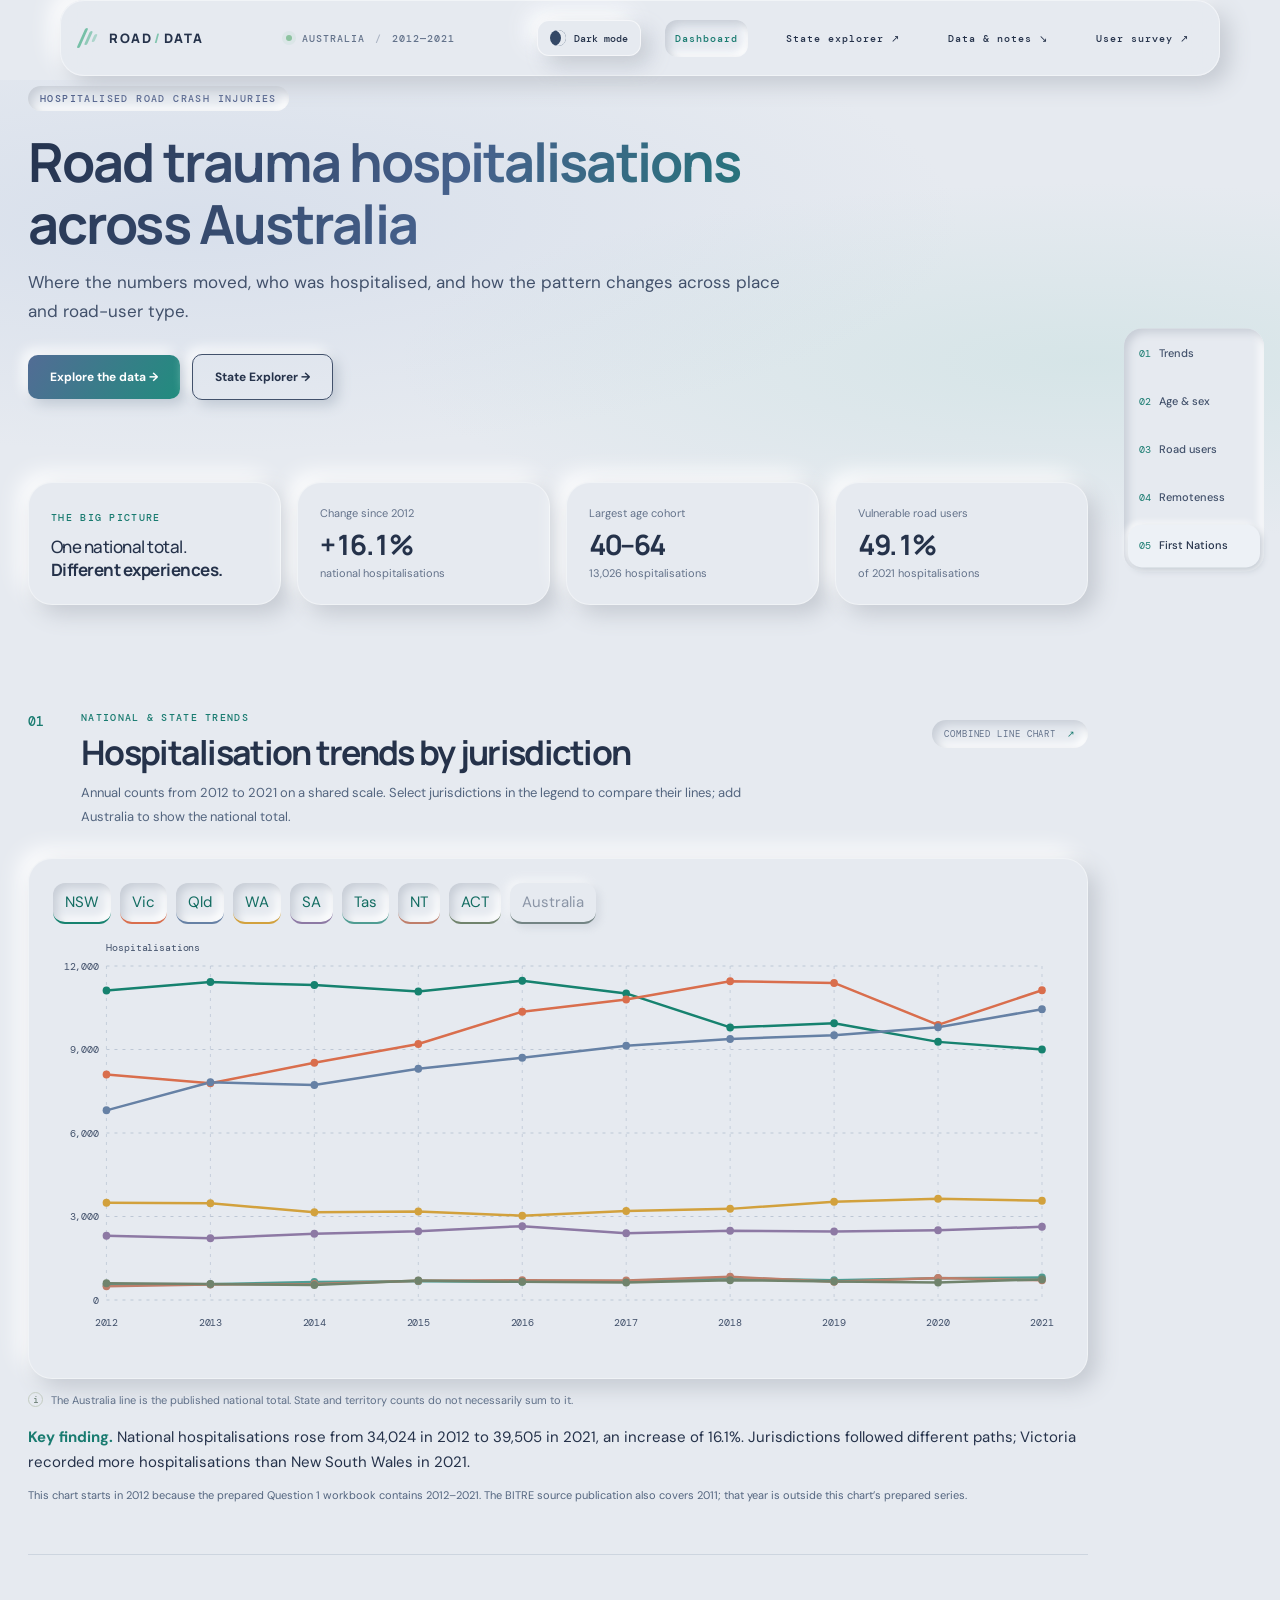
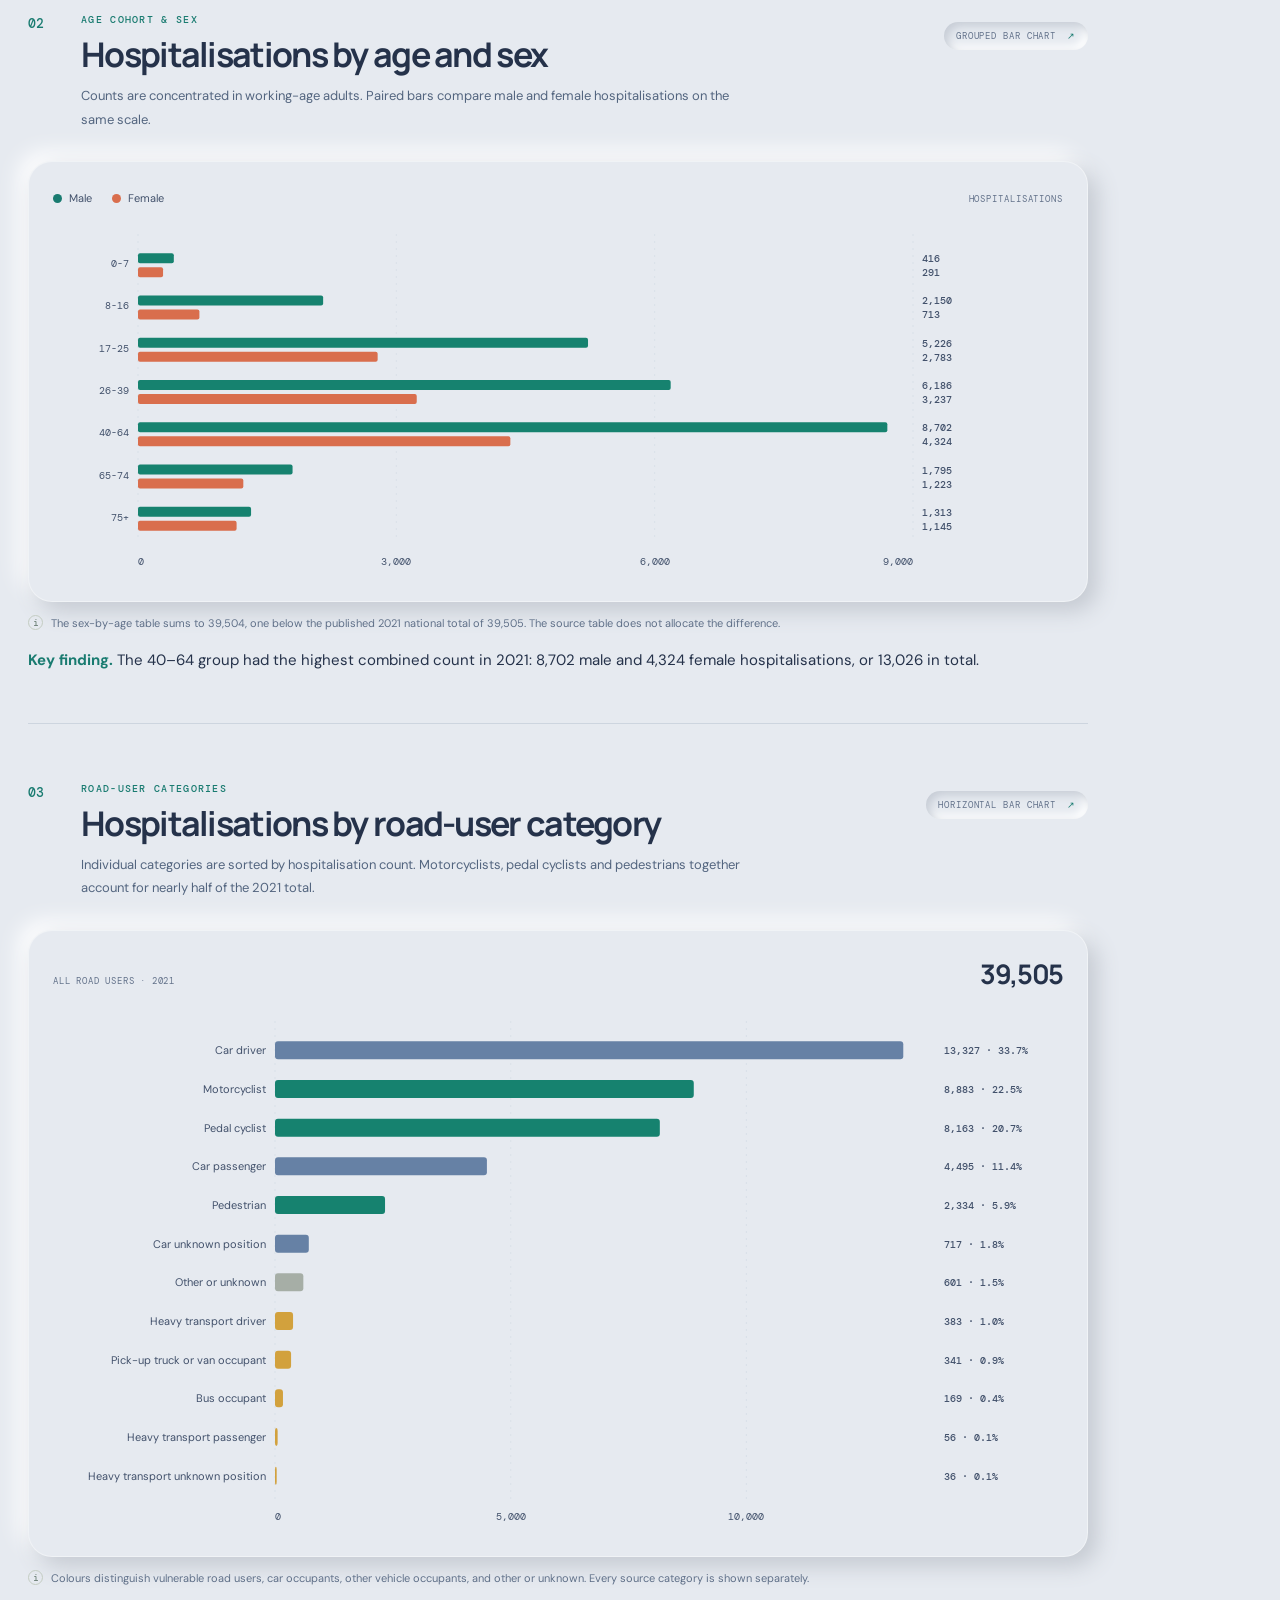
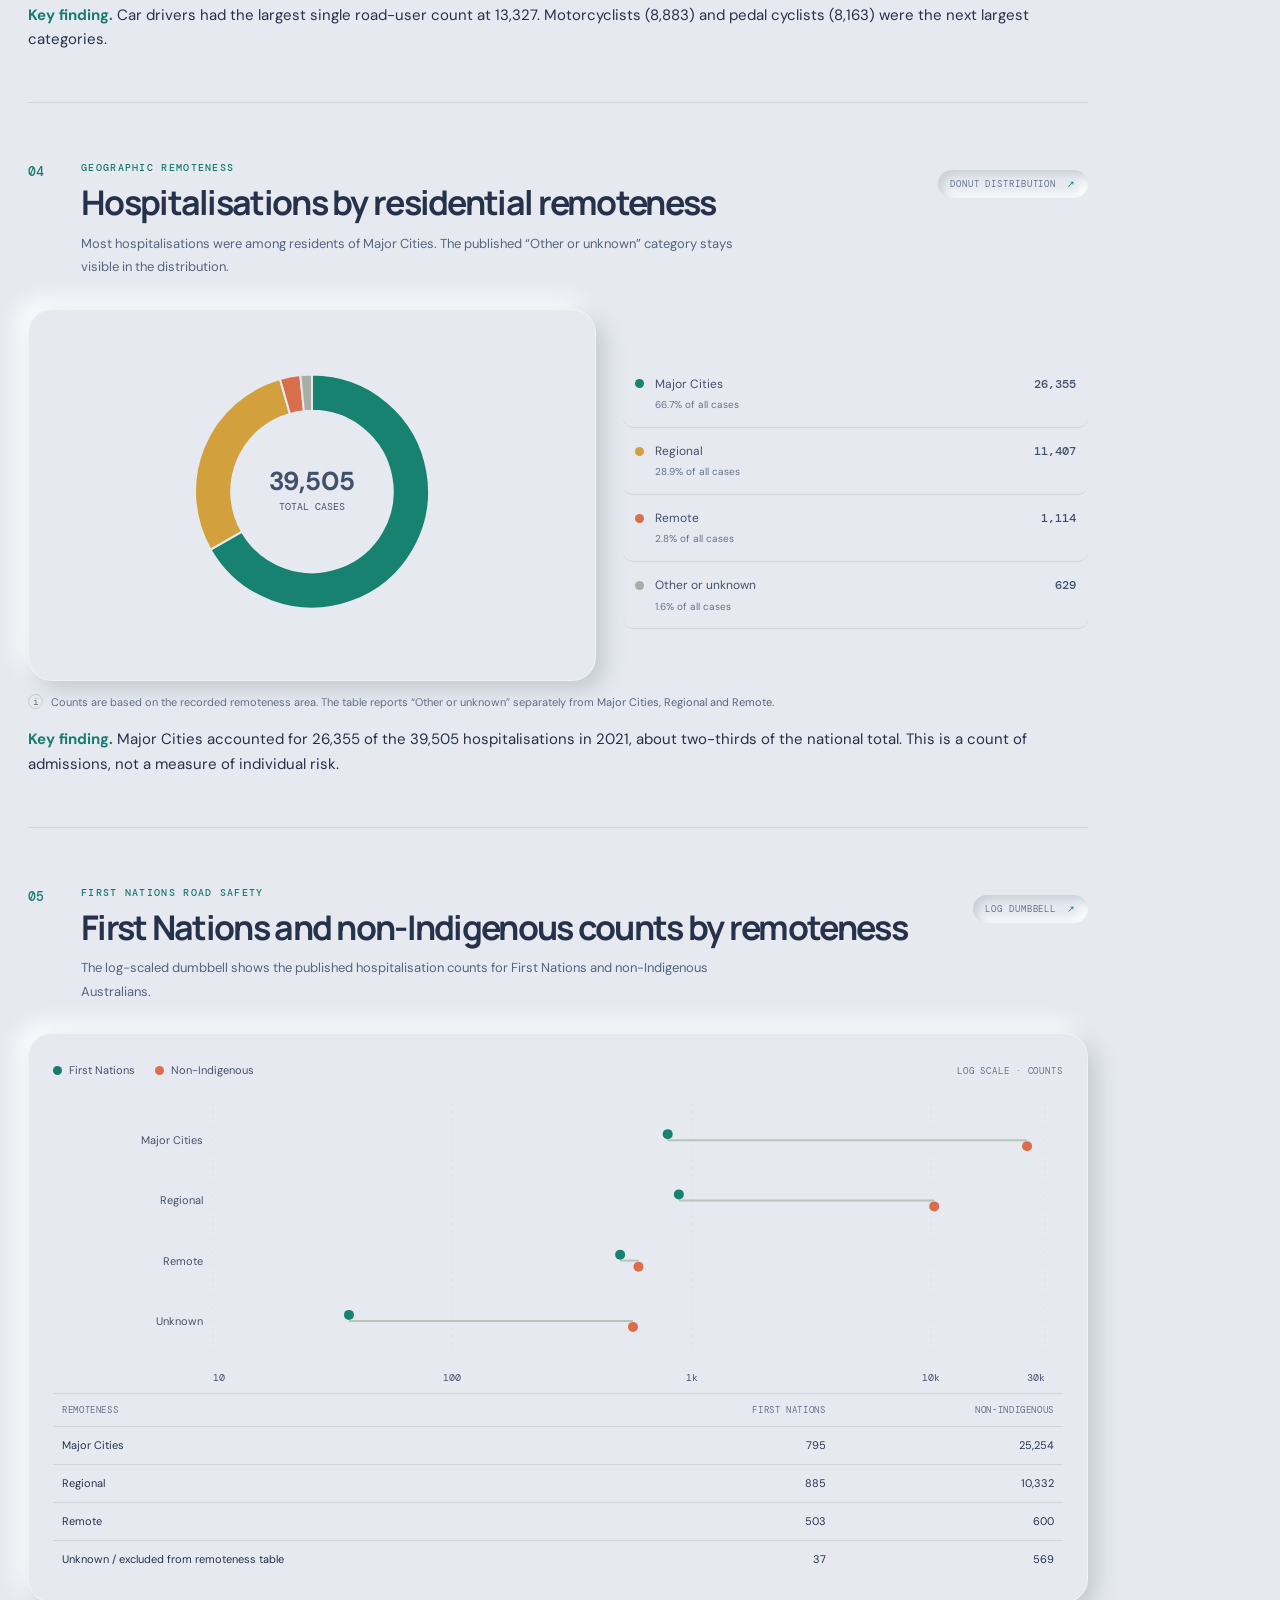
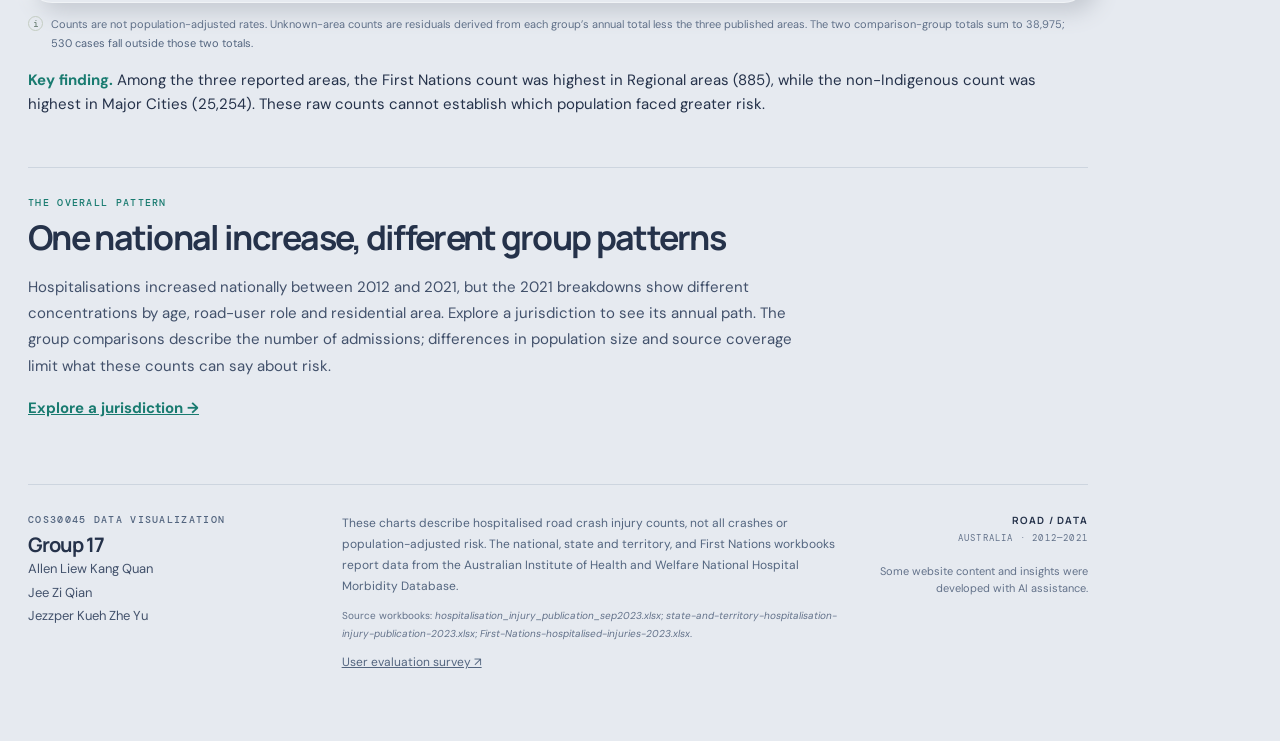
==== commit e824724b: "footer refine" ====
--- a/index.html
+++ b/index.html
@@ -309,8 +309,9 @@
 
       <footer id="method" class="method-footer">
         <div>
-          <p class="section-kicker">ABOUT THE DATA</p>
-          <h2>Read the counts in context.</h2>
+          <p class="section-kicker">COS30045 DATA VISUALIZATION</p>
+          <h2>Group 17</h2>
+          <p class="group-members">Allen Liew Kang Quan<br />Jee Zi Qian<br />Jezzper Kueh Zhe Yu</p>
         </div>
         <div class="method-copy">
           <p>
@@ -330,7 +331,7 @@
             >
           </p>
         </div>
-        <div class="footer-stamp">ROAD / DATA <span>AUSTRALIA · 2012—2021</span></div>
+        <div class="footer-stamp">ROAD / DATA <span>AUSTRALIA · 2012—2021</span><small>Some website content and insights were developed with AI assistance.</small></div>
       </footer>
     </main>
     <div id="tooltip" class="tooltip" role="tooltip" aria-hidden="true"></div>
--- a/css/neumorphic.css
+++ b/css/neumorphic.css
@@ -146,6 +146,24 @@
 .story-conclusion a {
   color: var(--green);
   font-weight: 700;
+}
+.method-footer .group-members {
+  color: var(--ink-soft);
+  font-size: 13px;
+  line-height: 1.8;
+}
+.method-footer .footer-stamp small {
+  display: block;
+  width: 220px;
+  max-width: 100%;
+  margin-top: 14px;
+  align-self: flex-end;
+  text-align: right;
+  white-space: normal;
+  color: var(--muted);
+  font: 400 11px/1.5 var(--body);
+  letter-spacing: normal;
+  text-transform: none;
 }
 .explorer-cue {
   background: transparent !important;
